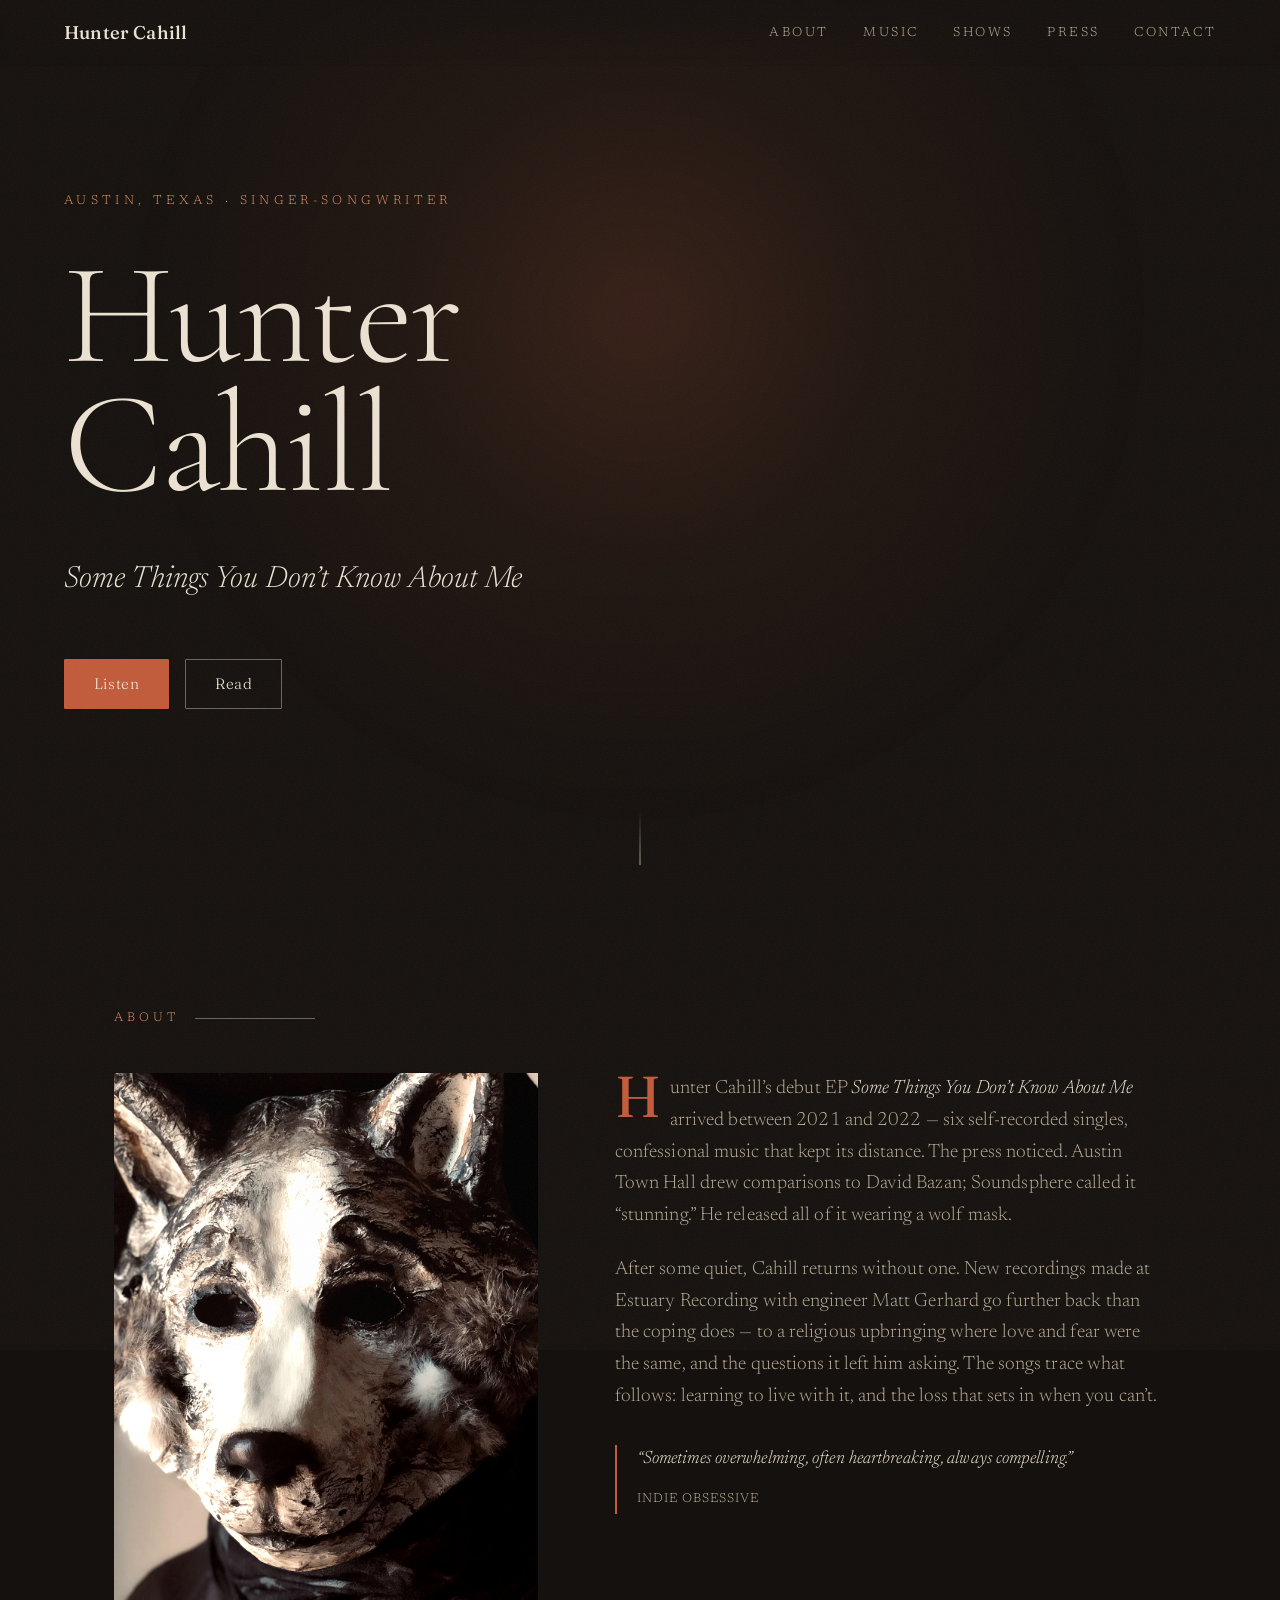
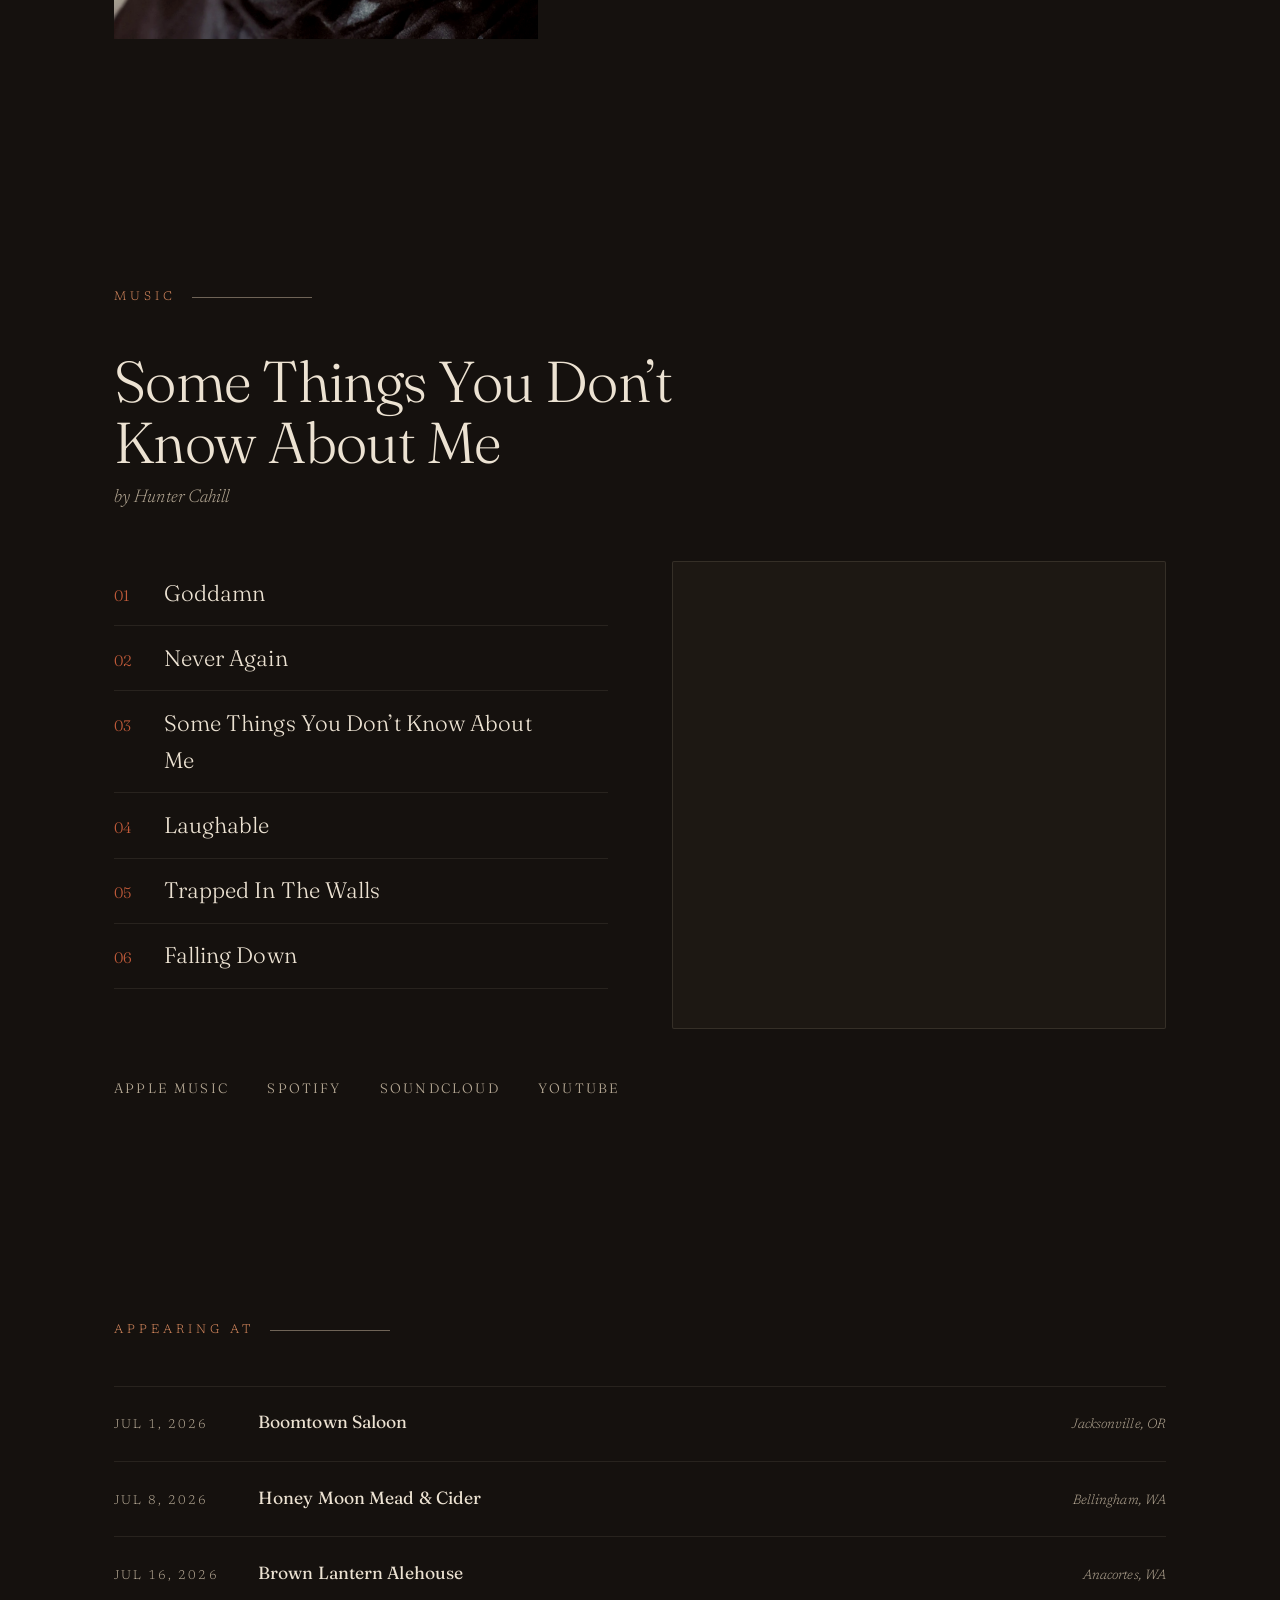
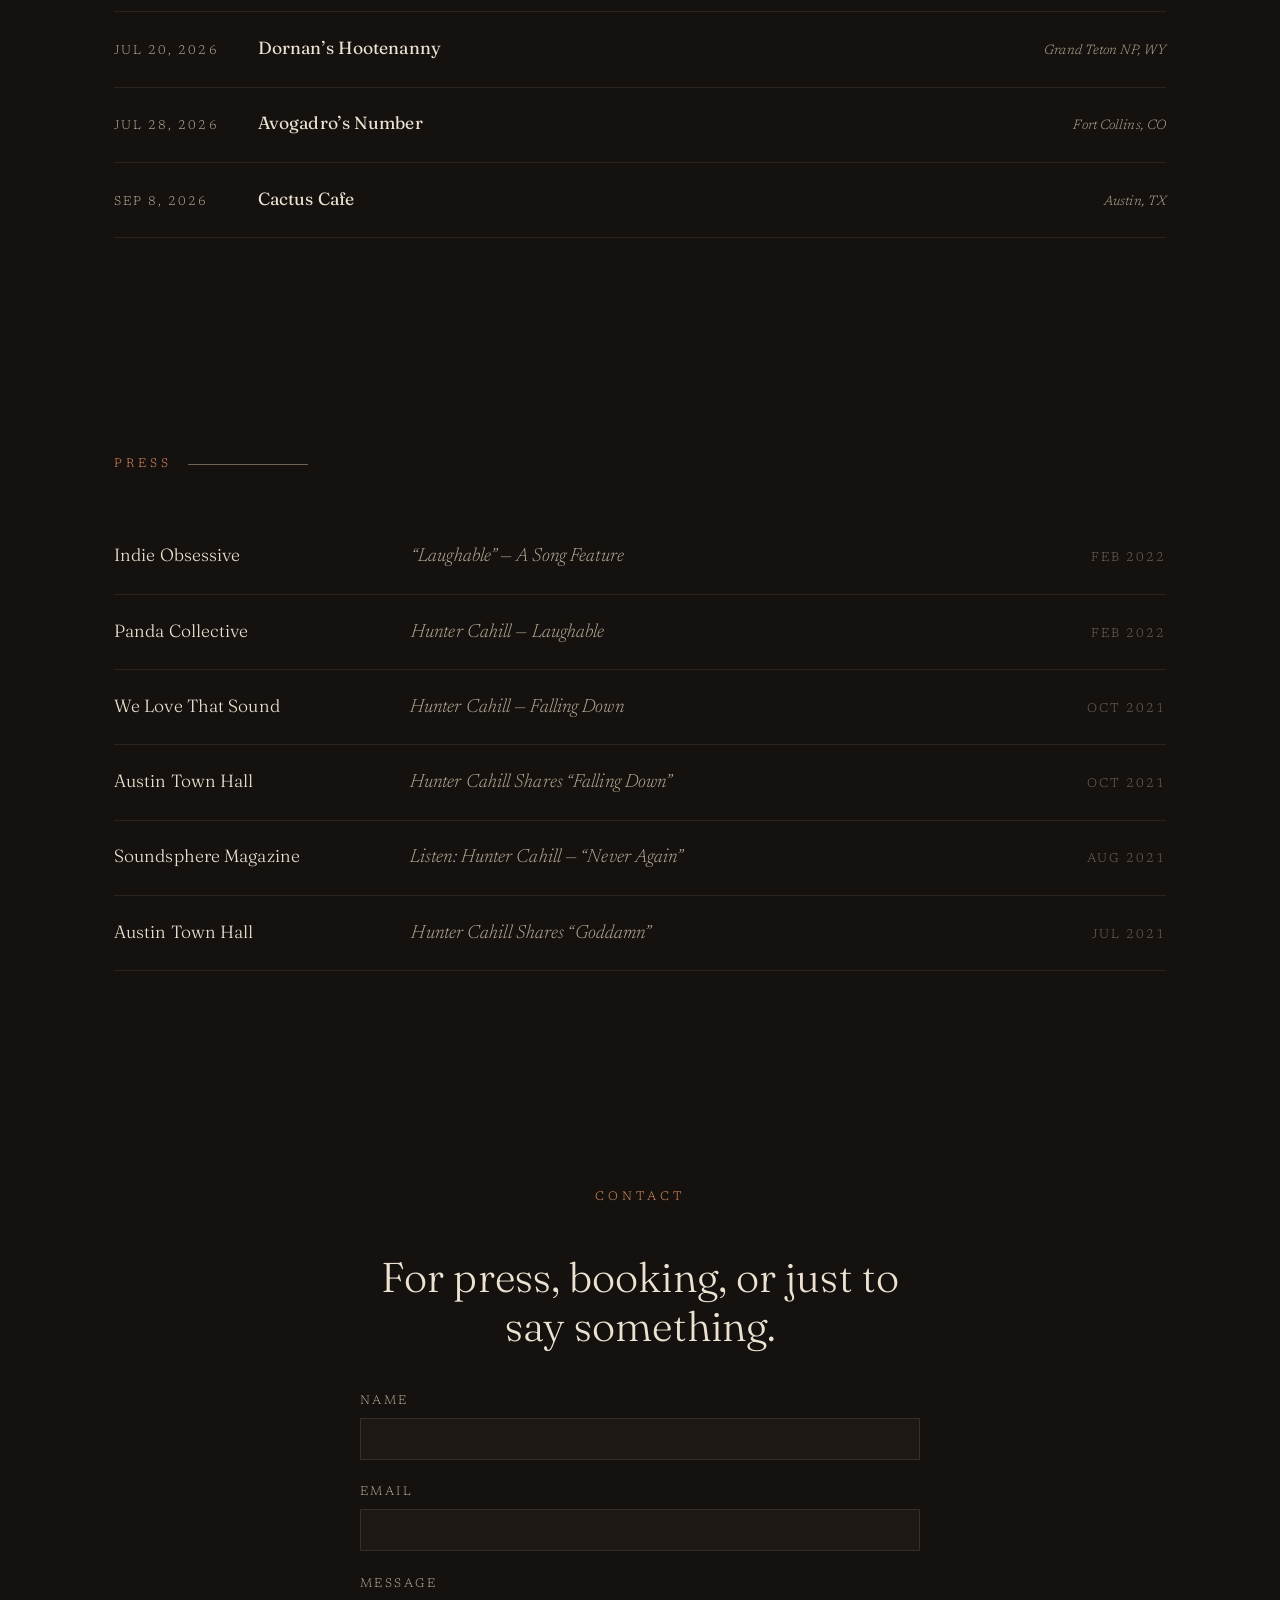
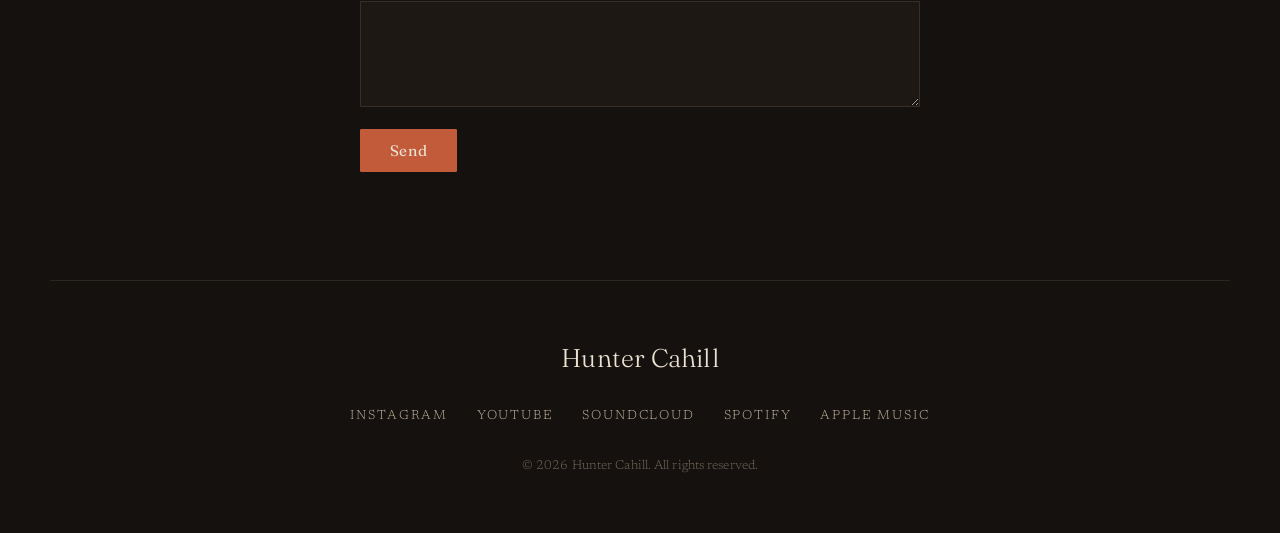
==== index.html @ b89640c7 "feat: add Falling Down music video page Standalone page at /music/falling-down/ with YouTube embed, " ====
<!DOCTYPE html>
<html lang="en">
<head>
  <meta charset="UTF-8" />
  <meta name="viewport" content="width=device-width, initial-scale=1.0" />
  <script>document.documentElement.className += " js";</script>
  <title>Hunter Cahill</title>
  <meta name="description" content="Austin, Texas singer-songwriter Hunter Cahill. The ache and honesty of life in its most raw state — comforting in its profound vulnerability." />

  <!-- Open Graph / social -->
  <meta property="og:type" content="website" />
  <meta property="og:site_name" content="Hunter Cahill" />
  <meta property="og:title" content="Hunter Cahill" />
  <meta property="og:description" content="Austin, Texas singer-songwriter. The ache and honesty of life in its most raw state." />
  <meta property="og:url" content="https://www.huntercahill.com" />
  <meta property="og:image" content="https://www.huntercahill.com/assets/img/og-image.jpg" />
  <meta name="twitter:card" content="summary_large_image" />
  <meta name="twitter:title" content="Hunter Cahill" />
  <meta name="twitter:image" content="https://www.huntercahill.com/assets/img/og-image.jpg" />

  <link rel="icon" type="image/svg+xml" href="/assets/favicon.svg" />
  <link rel="canonical" href="https://www.huntercahill.com" />

  <!-- Fonts: Fraunces (display) + Cormorant Garamond (hero) + Newsreader (body) -->
  <link rel="preconnect" href="https://fonts.googleapis.com" />
  <link rel="preconnect" href="https://fonts.gstatic.com" crossorigin />
  <link href="https://fonts.googleapis.com/css2?family=Cormorant+Garamond:wght@300;400&family=Fraunces:ital,opsz,wght@0,9..144,100..900;1,9..144,100..900&family=Newsreader:ital,opsz,wght@0,6..72,300..600;1,6..72,300..600&display=swap" rel="stylesheet" />

  <link rel="stylesheet" href="/css/styles.css" />
</head>
<body>
  <!-- Film grain overlay -->
  <div class="grain" aria-hidden="true"></div>

  <!-- Navigation -->
  <header class="nav" id="top">
    <a class="nav__brand" href="#top" aria-label="Hunter Cahill — home">Hunter Cahill</a>
    <button class="nav__toggle" aria-label="Toggle menu" aria-expanded="false">
      <span></span><span></span>
    </button>
    <nav class="nav__links" aria-label="Primary">
      <a href="#about">About</a>
      <a href="#music">Music</a>
      <a href="#shows">Shows</a>
      <a href="#press">Press</a>
      <a href="#contact">Contact</a>
    </nav>
  </header>

  <main>
    <!-- Hero -->
    <section class="hero" id="hero">
      <div class="hero__glow" aria-hidden="true"></div>
      <div class="hero__inner">
        <p class="hero__eyebrow reveal">Austin, Texas &middot; Singer-Songwriter</p>
        <h1 class="hero__title reveal" data-delay="1">Hunter<br />Cahill</h1>
        <p class="hero__tagline reveal" data-delay="2"><em>Some Things You Don&rsquo;t Know About Me</em></p>
        <div class="hero__actions reveal" data-delay="3">
          <a class="btn" href="#music">Listen</a>
          <a class="btn btn--ghost" href="#about">Read</a>
        </div>
      </div>
      <a class="hero__scroll" href="#about" aria-label="Scroll to about">
        <span></span>
      </a>
    </section>

    <!-- About -->
    <section class="section about" id="about">
      <p class="section__label">About</p>
      <div class="about__grid">
        <div class="about__lead">
          <img class="about__photo" src="/assets/img/Hunter-Cahill.jpg" alt="Hunter Cahill" />
        </div>
        <div class="about__body">
          <p><span class="dropcap">H</span>unter Cahill&rsquo;s debut EP <em>Some Things You Don&rsquo;t Know About Me</em> arrived between 2021 and 2022 &mdash; six self-recorded singles, confessional music that kept its distance. The press noticed. Austin Town Hall drew comparisons to David Bazan; Soundsphere called it &ldquo;stunning.&rdquo; He released all of it wearing a wolf mask.</p>
          <p>After some quiet, Cahill returns without one. New recordings made at Estuary Recording with engineer Matt Gerhard go further back than the coping does &mdash; to a religious upbringing where love and fear were the same, and the questions it left him asking. The songs trace what follows: learning to live with it, and the loss that sets in when you can&rsquo;t.</p>
          <blockquote>
            <p>&ldquo;Sometimes overwhelming, often heartbreaking, always compelling.&rdquo;</p>
            <cite>Indie Obsessive</cite>
          </blockquote>
        </div>
      </div>
    </section>

    <!-- Music -->
    <section class="section music" id="music">
      <p class="section__label">Music</p>

      <div class="music__head">
        <h2 class="music__album">Some Things You Don&rsquo;t Know About Me</h2>
        <p class="music__by">by Hunter Cahill</p>
      </div>

      <div class="music__grid">
        <!-- Tracklist — edit this list to update the record -->
        <ol class="tracklist" id="tracklist">
          <li data-track-index="0"><span class="track__num">01</span><span class="track__name">Goddamn</span><button class="track__lyrics-btn" aria-label="Lyrics for Goddamn">Lyrics</button></li>
          <li data-track-index="1"><span class="track__num">02</span><span class="track__name">Never Again</span><button class="track__lyrics-btn" aria-label="Lyrics for Never Again">Lyrics</button></li>
          <li data-track-index="2"><span class="track__num">03</span><span class="track__name">Some Things You Don&rsquo;t Know About Me</span><button class="track__lyrics-btn" aria-label="Lyrics for Some Things You Don't Know About Me">Lyrics</button></li>
          <li data-track-index="3"><span class="track__num">04</span><span class="track__name">Laughable</span><button class="track__lyrics-btn" aria-label="Lyrics for Laughable">Lyrics</button></li>
          <li data-track-index="4"><span class="track__num">05</span><span class="track__name">Trapped In The Walls</span><button class="track__lyrics-btn" aria-label="Lyrics for Trapped In The Walls">Lyrics</button></li>
          <li data-track-index="5"><span class="track__num">06</span><span class="track__name">Falling Down</span><button class="track__lyrics-btn" aria-label="Lyrics for Falling Down">Lyrics</button><a class="track__video-btn" href="/music/falling-down/">Video</a></li>
        </ol>

        <!-- Player -->
        <div class="player">
          <iframe
            id="sc-player"
            title="Hunter Cahill on SoundCloud"
            width="100%"
            height="450"
            scrolling="no"
            frameborder="no"
            allow="autoplay"
            src="https://w.soundcloud.com/player/?visual=true&url=https%3A%2F%2Fapi.soundcloud.com%2Fplaylists%2F1288093042&show_artwork=true&color=%23c25b3a"></iframe>
        </div>
      </div>

      <div class="streaming">
        <a class="streaming__link" href="https://music.apple.com/us/artist/hunter-cahill/1572225147" target="_blank" rel="noopener">Apple Music</a>
        <a class="streaming__link" href="https://open.spotify.com/artist/3ZRRh8ZLGeVQCQBd1S9OuK" target="_blank" rel="noopener">Spotify</a>
        <a class="streaming__link" href="https://soundcloud.com/huntercahill" target="_blank" rel="noopener">SoundCloud</a>
        <a class="streaming__link" href="https://www.youtube.com/channel/UCiPcSfXeqOwow5mSQeaxGfQ" target="_blank" rel="noopener">YouTube</a>
      </div>
    </section>

    <!-- Shows / On the Road -->
    <section class="section shows" id="shows">
      <p class="section__label">Appearing at</p>
      <ul class="shows__list">
        <li class="shows__item">
          <time class="shows__date" datetime="2026-07-01">Jul 1, 2026</time>
          <span class="shows__venue"><strong>Boomtown Saloon</strong></span>
          <span class="shows__location">Jacksonville, OR</span>
        </li>
        <li class="shows__item">
          <time class="shows__date" datetime="2026-07-08">Jul 8, 2026</time>
          <span class="shows__venue"><strong>Honey Moon Mead &amp; Cider</strong></span>
          <span class="shows__location">Bellingham, WA</span>
        </li>
        <li class="shows__item">
          <time class="shows__date" datetime="2026-07-16">Jul 16, 2026</time>
          <span class="shows__venue"><strong>Brown Lantern Alehouse</strong></span>
          <span class="shows__location">Anacortes, WA</span>
        </li>
        <li class="shows__item">
          <time class="shows__date" datetime="2026-07-20">Jul 20, 2026</time>
          <span class="shows__venue"><strong>Dornan&rsquo;s Hootenanny</strong></span>
          <span class="shows__location">Grand Teton NP, WY</span>
        </li>
        <li class="shows__item">
          <time class="shows__date" datetime="2026-07-28">Jul 28, 2026</time>
          <span class="shows__venue"><strong>Avogadro&rsquo;s Number</strong></span>
          <span class="shows__location">Fort Collins, CO</span>
        </li>
        <li class="shows__item">
          <time class="shows__date" datetime="2026-09-08">Sep 8, 2026</time>
          <span class="shows__venue"><strong>Cactus Cafe</strong></span>
          <span class="shows__location">Austin, TX</span>
        </li>
      </ul>
    </section>

    <!-- Press -->
    <section class="section press" id="press">
      <p class="section__label">Press</p>
      <ul class="press__list">
        <li class="press__item">
          <a href="/press/indie-obsessive-laughable-by-hunter-cahill-a-song-feature/">
            <span class="press__pub">Indie Obsessive</span>
            <span class="press__title">&ldquo;Laughable&rdquo; &mdash; A Song Feature</span>
            <span class="press__date">Feb 2022</span>
          </a>
        </li>
        <li class="press__item">
          <a href="/press/panda-collective-hunter-cahill-laughable/">
            <span class="press__pub">Panda Collective</span>
            <span class="press__title">Hunter Cahill &mdash; Laughable</span>
            <span class="press__date">Feb 2022</span>
          </a>
        </li>
        <li class="press__item">
          <a href="/press/we-love-that-sound-hunter-cahill-falling-down/">
            <span class="press__pub">We Love That Sound</span>
            <span class="press__title">Hunter Cahill &mdash; Falling Down</span>
            <span class="press__date">Oct 2021</span>
          </a>
        </li>
        <li class="press__item">
          <a href="/press/austin-town-hall-hunter-cahill-shares-falling-down/">
            <span class="press__pub">Austin Town Hall</span>
            <span class="press__title">Hunter Cahill Shares &ldquo;Falling Down&rdquo;</span>
            <span class="press__date">Oct 2021</span>
          </a>
        </li>
        <li class="press__item">
          <a href="/press/soundsphere-magazine-listen-hunter-cahill-never-again/">
            <span class="press__pub">Soundsphere Magazine</span>
            <span class="press__title">Listen: Hunter Cahill &mdash; &ldquo;Never Again&rdquo;</span>
            <span class="press__date">Aug 2021</span>
          </a>
        </li>
        <li class="press__item">
          <a href="/press/austin-town-hall-hunter-cahill-shares-goddamn-single/">
            <span class="press__pub">Austin Town Hall</span>
            <span class="press__title">Hunter Cahill Shares &ldquo;Goddamn&rdquo;</span>
            <span class="press__date">Jul 2021</span>
          </a>
        </li>
      </ul>
    </section>

    <!-- Contact -->
    <section class="section contact" id="contact">
      <p class="section__label">Contact</p>
      <h2 class="contact__line">For press, booking, or just to say something.</h2>
      <form class="contact__form" action="https://formspree.io/f/mpqepdoa" method="POST">
        <div class="contact__field">
          <label for="name">Name</label>
          <input type="text" id="name" name="name" required autocomplete="name" />
        </div>
        <div class="contact__field">
          <label for="email">Email</label>
          <input type="email" id="email" name="email" required autocomplete="email" />
        </div>
        <div class="contact__field">
          <label for="message">Message</label>
          <textarea id="message" name="message" rows="5" required></textarea>
        </div>
        <button class="btn" type="submit">Send</button>
      </form>
    </section>
  </main>

  <footer class="footer">
    <p class="footer__name">Hunter Cahill</p>
    <nav class="footer__social" aria-label="Social">
      <a href="https://www.instagram.com/huntercahillmusic/" target="_blank" rel="noopener">Instagram</a>
      <a href="https://www.youtube.com/channel/UCiPcSfXeqOwow5mSQeaxGfQ" target="_blank" rel="noopener">YouTube</a>
      <a href="https://soundcloud.com/huntercahill" target="_blank" rel="noopener">SoundCloud</a>
      <a href="https://open.spotify.com/artist/3ZRRh8ZLGeVQCQBd1S9OuK" target="_blank" rel="noopener">Spotify</a>
      <a href="https://music.apple.com/us/artist/hunter-cahill/1572225147" target="_blank" rel="noopener">Apple Music</a>
    </nav>
    <p class="footer__legal">&copy; <span id="year"></span> Hunter Cahill. All rights reserved.</p>
  </footer>

  <!-- Lyrics modal -->
  <div class="lyrics-modal" id="lyrics-modal" role="dialog" aria-modal="true" aria-labelledby="lyrics-modal-title">
    <div class="lyrics-modal__backdrop"></div>
    <div class="lyrics-modal__panel">
      <button class="lyrics-modal__close" aria-label="Close lyrics">&times;</button>
      <span class="lyrics-modal__num" id="lyrics-modal-num"></span>
      <h2 class="lyrics-modal__title" id="lyrics-modal-title"></h2>
      <div class="lyrics-modal__body" id="lyrics-modal-body"></div>
    </div>
  </div>

  <script src="https://w.soundcloud.com/player/api.js"></script>
  <script src="/js/main.js" defer></script>
</body>
</html>
---- css/styles.css ----
/* ============================================================
   Hunter Cahill — styles
   Aesthetic: literary record sleeve. Warm ink, bone, ember.
   Display: Fraunces. Body: Newsreader.
   ============================================================ */

:root {
  --ink:        #15110e;   /* warm near-black background */
  --ink-2:      #1d1813;   /* raised panels */
  --bone:       #ece2d2;   /* primary text */
  --bone-dim:   #b6a995;   /* secondary text */
  --bone-faint: #6f6457;   /* tertiary / lines */
  --ember:      #c25b3a;   /* accent — the gasoline flame */
  --ember-soft: #d98a5f;

  --maxw: 1180px;
  --pad: clamp(1.5rem, 5vw, 5rem);

  --font-display: "Fraunces", Georgia, serif;
  --font-body: "Newsreader", Georgia, serif;

  --ease: cubic-bezier(0.22, 1, 0.36, 1);
}

*, *::before, *::after { box-sizing: border-box; margin: 0; padding: 0; }

html { scroll-behavior: smooth; -webkit-text-size-adjust: 100%; }

body {
  background: var(--ink);
  color: var(--bone);
  font-family: var(--font-body);
  font-size: clamp(1.05rem, 0.5vw + 1rem, 1.2rem);
  line-height: 1.65;
  font-weight: 300;
  letter-spacing: 0.005em;
  overflow-x: hidden;
  -webkit-font-smoothing: antialiased;
}

::selection { background: var(--ember); color: var(--ink); }

a { color: inherit; text-decoration: none; }
img, iframe { display: block; max-width: 100%; }

/* ---- Film grain overlay ------------------------------------ */
.grain {
  position: fixed;
  inset: -50%;
  z-index: 9999;
  pointer-events: none;
  opacity: 0.05;
  background-image: url("data:image/svg+xml,%3Csvg xmlns='http://www.w3.org/2000/svg' width='160' height='160'%3E%3Cfilter id='n'%3E%3CfeTurbulence type='fractalNoise' baseFrequency='0.85' numOctaves='3' stitchTiles='stitch'/%3E%3C/filter%3E%3Crect width='100%25' height='100%25' filter='url(%23n)'/%3E%3C/svg%3E");
}

/* ---- Navigation -------------------------------------------- */
.nav {
  position: fixed;
  top: 0; left: 0; right: 0;
  z-index: 100;
  display: flex;
  align-items: center;
  justify-content: space-between;
  padding: 1.1rem var(--pad);
  background: linear-gradient(to bottom, rgba(21,17,14,0.92), rgba(21,17,14,0));
  backdrop-filter: blur(6px);
  transition: padding 0.4s var(--ease), background 0.4s var(--ease);
}
.nav.is-scrolled {
  padding-top: 0.7rem; padding-bottom: 0.7rem;
  background: rgba(21,17,14,0.94);
  border-bottom: 1px solid rgba(111,100,87,0.25);
}
.nav__brand {
  font-family: var(--font-display);
  font-weight: 500;
  font-size: 1.15rem;
  letter-spacing: 0.01em;
}
.nav__links { display: flex; gap: 2.2rem; }
.nav__links a {
  font-size: 0.82rem;
  text-transform: uppercase;
  letter-spacing: 0.18em;
  color: var(--bone-dim);
  position: relative;
  padding: 0.3rem 0;
  transition: color 0.3s var(--ease);
}
.nav__links a::after {
  content: ""; position: absolute; left: 0; bottom: 0;
  width: 100%; height: 1px; background: var(--ember);
  transform: scaleX(0); transform-origin: left;
  transition: transform 0.35s var(--ease);
}
.nav__links a:hover { color: var(--bone); }
.nav__links a:hover::after { transform: scaleX(1); }

.nav__toggle {
  display: none;
  flex-direction: column;
  gap: 5px;
  background: none; border: none; cursor: pointer;
  padding: 6px;
}
.nav__toggle span {
  width: 26px; height: 1.5px; background: var(--bone);
  transition: transform 0.35s var(--ease), opacity 0.35s var(--ease);
}

/* ---- Hero -------------------------------------------------- */
.hero {
  position: relative;
  min-height: 100svh;
  display: flex;
  align-items: center;
  padding: 0 var(--pad);
  overflow: hidden;
}
.hero__glow {
  position: absolute;
  top: 35%; left: 50%;
  width: 90vw; height: 90vw;
  max-width: 1100px; max-height: 1100px;
  transform: translate(-50%, -50%);
  background: radial-gradient(circle, rgba(194,91,58,0.20) 0%, rgba(194,91,58,0.06) 32%, transparent 65%);
  filter: blur(20px);
  pointer-events: none;
  animation: breathe 11s ease-in-out infinite;
}
@keyframes breathe {
  0%, 100% { opacity: 0.75; transform: translate(-50%, -50%) scale(1); }
  50%      { opacity: 1;    transform: translate(-50%, -50%) scale(1.06); }
}
.hero__inner { position: relative; z-index: 2; max-width: var(--maxw); width: 100%; }
.hero__eyebrow {
  font-size: 0.8rem;
  text-transform: uppercase;
  letter-spacing: 0.34em;
  color: var(--ember-soft);
  margin-bottom: 2.4rem;
}
.hero__title {
  font-family: "Cormorant Garamond", Georgia, serif;
  font-weight: 300;
  font-size: clamp(3rem, 12vw, 9rem);
  line-height: 0.9;
  letter-spacing: -0.02em;
  font-variation-settings: "opsz" 144;
}
.hero__tagline {
  margin-top: 2.8rem;
  font-size: clamp(1.2rem, 2.6vw, 1.9rem);
  color: var(--bone-dim);
  font-weight: 300;
}
.hero__tagline em { font-style: italic; color: var(--bone); }
.hero__actions { margin-top: 3.4rem; display: flex; gap: 1rem; flex-wrap: wrap; }

.hero__scroll {
  position: absolute;
  bottom: 2.2rem; left: 50%;
  transform: translateX(-50%);
  z-index: 2;
}
.hero__scroll span {
  display: block; width: 1px; height: 54px;
  background: linear-gradient(to bottom, transparent, var(--bone-dim));
  position: relative; overflow: hidden;
}
.hero__scroll span::after {
  content: ""; position: absolute; top: -54px; left: 0;
  width: 1px; height: 54px; background: var(--ember);
  animation: drip 2.4s var(--ease) infinite;
}
@keyframes drip {
  0% { top: -54px; } 60%, 100% { top: 54px; }
}

/* ---- Buttons ----------------------------------------------- */
.btn {
  display: inline-block;
  font-family: var(--font-display);
  font-size: 0.95rem;
  letter-spacing: 0.04em;
  padding: 0.7rem 1.8rem;
  border: 1px solid var(--ember);
  color: var(--bone);
  background: var(--ember);
  border-radius: 1px;
  transition: background 0.3s var(--ease), color 0.3s var(--ease), transform 0.3s var(--ease);
}
.btn:hover { background: var(--ember-soft); border-color: var(--ember-soft); transform: translateY(-2px); }
.btn--ghost { background: transparent; color: var(--bone); border-color: var(--bone-faint); }
.btn--ghost:hover { background: transparent; border-color: var(--bone); color: var(--bone); }
.btn--big { font-size: clamp(1.3rem, 4vw, 2.2rem); padding: 0.9rem 2rem; }

/* ---- Sections ---------------------------------------------- */
.section {
  position: relative;
  max-width: var(--maxw);
  margin: 0 auto;
  padding: clamp(5rem, 12vh, 9rem) var(--pad);
}
.section__label {
  font-size: 0.78rem;
  text-transform: uppercase;
  letter-spacing: 0.32em;
  color: var(--ember-soft);
  margin-bottom: 2.8rem;
  display: flex;
  align-items: center;
  gap: 1rem;
}
.section__label::after {
  content: ""; flex: 1; height: 1px; max-width: 120px;
  background: var(--bone-faint);
}

/* ---- About ------------------------------------------------- */
.about__photo {
  width: 100%;
  aspect-ratio: 3 / 4;
  object-fit: cover;
  object-position: center top;
  margin-bottom: 2rem;
  filter: sepia(0.18) contrast(1.06);
}

.about__grid {
  display: grid;
  grid-template-columns: 1fr 1.3fr;
  gap: clamp(2rem, 6vw, 6rem);
  align-items: start;
}
.lede {
  font-family: var(--font-display);
  font-size: clamp(1.5rem, 2.8vw, 2.3rem);
  line-height: 1.25;
  font-weight: 300;
  color: var(--bone);
}
.about__body p { margin-bottom: 1.4rem; color: var(--bone-dim); }
.about__body em { color: var(--bone); font-style: italic; }
.about__body blockquote {
  margin: 2rem 0 0;
  padding-left: 1.25rem;
  border-left: 2px solid var(--ember);
}
.about__body blockquote p {
  font-family: var(--font-body);
  font-style: italic;
  font-size: clamp(1rem, 1.4vw, 1.2rem);
  color: var(--bone);
  margin-bottom: 0.5rem;
}
.about__body blockquote cite {
  font-size: 0.8rem;
  letter-spacing: 0.08em;
  text-transform: uppercase;
  color: var(--bone-dim);
  font-style: normal;
}
.dropcap {
  float: left;
  font-family: var(--font-display);
  font-size: 3.6rem;
  line-height: 0.78;
  padding: 0.1rem 0.55rem 0 0;
  color: var(--ember);
  font-weight: 400;
}

/* ---- Music ------------------------------------------------- */
.music__head { margin-bottom: 3rem; }
.music__album {
  font-family: var(--font-display);
  font-weight: 300;
  font-size: clamp(2rem, 5vw, 3.6rem);
  line-height: 1.05;
  letter-spacing: -0.01em;
  max-width: 16ch;
}
.music__by {
  margin-top: 0.6rem;
  font-style: italic;
  color: var(--bone-dim);
  font-size: 1.15rem;
}
.music__grid {
  display: grid;
  grid-template-columns: 1fr 1fr;
  gap: clamp(2rem, 5vw, 4rem);
  align-items: start;
}
.tracklist { list-style: none; counter-reset: none; }
.tracklist li {
  display: flex;
  align-items: baseline;
  gap: 1.3rem;
  padding: 0.85rem 0;
  border-bottom: 1px solid rgba(111,100,87,0.22);
  transition: padding-left 0.35s var(--ease);
}
.tracklist li { cursor: pointer; }
.tracklist li:hover { padding-left: 0.6rem; }
.tracklist li.is-playing .track__num { color: var(--bone); }
.tracklist li.is-playing .track__name { color: var(--ember); }
.track__num {
  font-family: var(--font-display);
  font-size: 0.95rem;
  color: var(--ember);
  min-width: 1.8rem;
  font-variant-numeric: tabular-nums;
}
.track__name {
  font-family: var(--font-display);
  font-size: clamp(1.1rem, 2vw, 1.4rem);
  font-weight: 300;
}
.player {
  background: var(--ink-2);
  border: 1px solid rgba(111,100,87,0.3);
  border-radius: 2px;
  overflow: hidden;
  padding: 0.5rem;
}
.player iframe { border-radius: 2px; }

.streaming {
  margin-top: 3rem;
  display: flex;
  gap: 2.4rem;
  flex-wrap: wrap;
}
.streaming__link {
  font-family: var(--font-display);
  text-transform: uppercase;
  letter-spacing: 0.16em;
  font-size: 0.85rem;
  color: var(--bone-dim);
  position: relative;
  padding-bottom: 0.3rem;
  transition: color 0.3s var(--ease);
}
.streaming__link::after {
  content: ""; position: absolute; left: 0; bottom: 0;
  width: 100%; height: 1px; background: var(--ember);
  transform: scaleX(0); transform-origin: left;
  transition: transform 0.35s var(--ease);
}
.streaming__link:hover { color: var(--bone); }
.streaming__link:hover::after { transform: scaleX(1); }

/* ---- Press ------------------------------------------------- */
.press__list { list-style: none; }
.press__item a {
  display: grid;
  grid-template-columns: minmax(140px, 1fr) 2.4fr auto;
  gap: 1.5rem;
  align-items: baseline;
  padding: 1.3rem 0;
  border-bottom: 1px solid rgba(111,100,87,0.22);
  transition: background 0.3s var(--ease);
}
.press__item a:hover { background: linear-gradient(to right, rgba(194,91,58,0.06), transparent); }
.press__pub {
  font-family: var(--font-display);
  font-size: 1.1rem;
  color: var(--bone);
}
.press__title { color: var(--bone-dim); font-style: italic; }
.press__date {
  font-size: 0.8rem;
  text-transform: uppercase;
  letter-spacing: 0.16em;
  color: var(--bone-faint);
  white-space: nowrap;
}

/* ---- Shows / On the Road ----------------------------------- */
.shows__list { list-style: none; }
.shows__item {
  display: grid;
  grid-template-columns: 7.5rem 1fr auto;
  gap: 1.5rem;
  align-items: baseline;
  padding: 1.3rem 0;
  border-bottom: 1px solid rgba(111,100,87,0.22);
}
.shows__item:first-child { border-top: 1px solid rgba(111,100,87,0.22); }
.shows__date {
  font-size: 0.8rem;
  text-transform: uppercase;
  letter-spacing: 0.16em;
  color: var(--bone-dim);
  white-space: nowrap;
}
.shows__venue { color: var(--bone); }
.shows__venue strong {
  font-family: var(--font-display);
  font-size: 1.1rem;
  font-weight: 400;
  color: var(--bone);
}
.shows__location {
  font-size: 0.85rem;
  font-style: italic;
  color: var(--bone-dim);
  white-space: nowrap;
}
@media (max-width: 820px) {
  .shows__item { grid-template-columns: 1fr; gap: 0.25rem; }
  .shows__date { order: -1; }
}

/* ---- Contact ----------------------------------------------- */
.contact { text-align: center; }
.contact .section__label { justify-content: center; }
.contact .section__label::after { display: none; }
.contact__line {
  font-family: var(--font-display);
  font-weight: 300;
  font-size: clamp(1.6rem, 4vw, 2.6rem);
  line-height: 1.2;
  max-width: 20ch;
  margin: 0 auto 2.4rem;
}
.contact__form {
  max-width: 560px;
  margin: 0 auto;
  text-align: left;
  display: flex;
  flex-direction: column;
  gap: 1.4rem;
}
.contact__field {
  display: flex;
  flex-direction: column;
  gap: 0.4rem;
}
.contact__field label {
  font-size: 0.78rem;
  text-transform: uppercase;
  letter-spacing: 0.2em;
  color: var(--bone-dim);
}
.contact__field input,
.contact__field textarea {
  background: var(--ink-2);
  border: 1px solid rgba(111,100,87,0.3);
  border-radius: 1px;
  color: var(--bone);
  font-family: var(--font-body);
  font-size: 1rem;
  padding: 0.75rem 1rem;
  width: 100%;
  transition: border-color 0.3s var(--ease);
  resize: vertical;
}
.contact__field input:focus,
.contact__field textarea:focus {
  outline: none;
  border-color: var(--ember);
}
.contact__form .btn { align-self: flex-start; }
.contact__thanks {
  font-family: var(--font-display);
  font-size: clamp(1.4rem, 3vw, 2rem);
  color: var(--bone-dim);
  font-style: italic;
  text-align: center;
}

/* ---- Footer ------------------------------------------------ */
.footer {
  border-top: 1px solid rgba(111,100,87,0.25);
  padding: 3.5rem var(--pad);
  max-width: var(--maxw);
  margin: 0 auto;
  text-align: center;
}
.footer__name {
  font-family: var(--font-display);
  font-size: 1.6rem;
  margin-bottom: 1.6rem;
}
.footer__social {
  display: flex;
  justify-content: center;
  gap: 1.8rem;
  flex-wrap: wrap;
  margin-bottom: 1.8rem;
}
.footer__social a {
  font-size: 0.82rem;
  text-transform: uppercase;
  letter-spacing: 0.14em;
  color: var(--bone-dim);
  transition: color 0.3s var(--ease);
}
.footer__social a:hover { color: var(--ember); }
.footer__legal { font-size: 0.8rem; color: var(--bone-faint); }

/* ---- Reveal animations ------------------------------------- */
.reveal {
  opacity: 0;
  transform: translateY(24px);
  animation: rise 1s var(--ease) forwards;
}
.reveal[data-delay="1"] { animation-delay: 0.12s; }
.reveal[data-delay="2"] { animation-delay: 0.24s; }
.reveal[data-delay="3"] { animation-delay: 0.36s; }
@keyframes rise { to { opacity: 1; transform: translateY(0); } }

/* Fail-safe scroll reveal: hidden ONLY when JS is present, and a safety
   timer in main.js guarantees everything shows even if the observer never
   fires. No-JS users always see full content. */
.js .reveal-up {
  opacity: 0;
  transform: translateY(22px);
  transition: opacity 0.85s var(--ease), transform 0.85s var(--ease);
}
.reveal-up.is-shown { opacity: 1; transform: none; }

/* ---- Responsive -------------------------------------------- */
@media (max-width: 820px) {
  .nav__toggle { display: flex; }
  .nav__links {
    position: fixed;
    inset: 0 0 0 auto;
    width: min(78vw, 320px);
    flex-direction: column;
    justify-content: center;
    gap: 2rem;
    padding: var(--pad);
    background: var(--ink-2);
    border-left: 1px solid rgba(111,100,87,0.3);
    transform: translateX(100%);
    transition: transform 0.45s var(--ease);
  }
  .nav__links.is-open { transform: translateX(0); }
  .nav__links a { font-size: 1rem; }

  .about__grid { grid-template-columns: 1fr; }
  .music__grid { grid-template-columns: 1fr; }
  .press__item a {
    grid-template-columns: 1fr;
    gap: 0.3rem;
  }
  .press__date { order: -1; }
}

/* ---- Tracklist lyrics button -------------------------------- */
.track__lyrics-btn {
  margin-left: auto;
  background: none;
  border: none;
  cursor: pointer;
  font-family: var(--font-display);
  font-size: 0.72rem;
  text-transform: uppercase;
  letter-spacing: 0.18em;
  color: var(--ember-soft);
  padding: 0.15rem 0;
  opacity: 0;
  pointer-events: none;
  position: relative;
  transition: opacity 0.25s var(--ease), color 0.25s var(--ease);
}
.track__lyrics-btn::after {
  content: ""; position: absolute; left: 0; bottom: 0;
  width: 100%; height: 1px; background: var(--ember);
  transform: scaleX(0); transform-origin: left;
  transition: transform 0.3s var(--ease);
}
.tracklist li:hover .track__lyrics-btn,
.track:hover .track__lyrics-btn {
  opacity: 1;
  pointer-events: auto;
}
.track__lyrics-btn:hover { color: var(--bone); }
.track__lyrics-btn:hover::after { transform: scaleX(1); }

.track__video-btn {
  margin-left: 0.8rem;
  font-family: var(--font-display);
  font-size: 0.72rem;
  text-transform: uppercase;
  letter-spacing: 0.18em;
  color: var(--ember-soft);
  padding: 0.15rem 0;
  opacity: 0;
  pointer-events: none;
  position: relative;
  transition: opacity 0.25s var(--ease), color 0.25s var(--ease);
}
.track__video-btn::after {
  content: ""; position: absolute; left: 0; bottom: 0;
  width: 100%; height: 1px; background: var(--ember);
  transform: scaleX(0); transform-origin: left;
  transition: transform 0.3s var(--ease);
}
.tracklist li:hover .track__video-btn { opacity: 1; pointer-events: auto; }
.track__video-btn:hover { color: var(--bone); }
.track__video-btn:hover::after { transform: scaleX(1); }

/* ---- Lyrics modal ------------------------------------------ */
.lyrics-modal {
  position: fixed;
  inset: 0;
  z-index: 150;
  display: flex;
  align-items: center;
  justify-content: center;
  padding: var(--pad);
  visibility: hidden;
  opacity: 0;
  transition: opacity 0.3s var(--ease), visibility 0.3s var(--ease);
}
.lyrics-modal.is-open {
  visibility: visible;
  opacity: 1;
}
.lyrics-modal__backdrop {
  position: absolute;
  inset: 0;
  background: rgba(21,17,14,0.86);
  backdrop-filter: blur(8px);
}
.lyrics-modal__panel {
  position: relative;
  z-index: 1;
  background: var(--ink-2);
  border: 1px solid rgba(111,100,87,0.35);
  border-radius: 2px;
  width: 100%;
  max-width: 560px;
  max-height: 82vh;
  overflow-y: auto;
  padding: 2.8rem 3rem 3.2rem;
  transform: translateY(14px);
  transition: transform 0.38s var(--ease);
}
.lyrics-modal.is-open .lyrics-modal__panel { transform: translateY(0); }
.lyrics-modal__close {
  position: absolute;
  top: 1.1rem; right: 1.3rem;
  background: none; border: none; cursor: pointer;
  font-size: 1.6rem;
  line-height: 1;
  color: var(--bone-dim);
  transition: color 0.25s var(--ease);
}
.lyrics-modal__close:hover { color: var(--bone); }
.lyrics-modal__num {
  display: block;
  font-family: var(--font-display);
  font-size: 0.8rem;
  color: var(--ember);
  letter-spacing: 0.1em;
  margin-bottom: 0.4rem;
}
.lyrics-modal__title {
  font-family: var(--font-display);
  font-weight: 300;
  font-size: clamp(1.6rem, 4vw, 2.2rem);
  line-height: 1.1;
  margin-bottom: 2rem;
  padding-bottom: 1.2rem;
  border-bottom: 1px solid rgba(111,100,87,0.22);
}
.lyrics-modal__body {
  font-family: var(--font-body);
  font-style: italic;
  font-weight: 300;
  font-size: 1rem;
  line-height: 1.9;
  color: var(--bone-dim);
}
.lyrics-modal__body p { margin-bottom: 1.4rem; }
.lyrics-modal__body p:last-child { margin-bottom: 0; }

/* ---- Reduced motion ---------------------------------------- */
@media (prefers-reduced-motion: reduce) {
  *, *::before, *::after {
    animation-duration: 0.001ms !important;
    animation-iteration-count: 1 !important;
    transition-duration: 0.001ms !important;
    scroll-behavior: auto !important;
  }
  .reveal { opacity: 1; transform: none; }
}
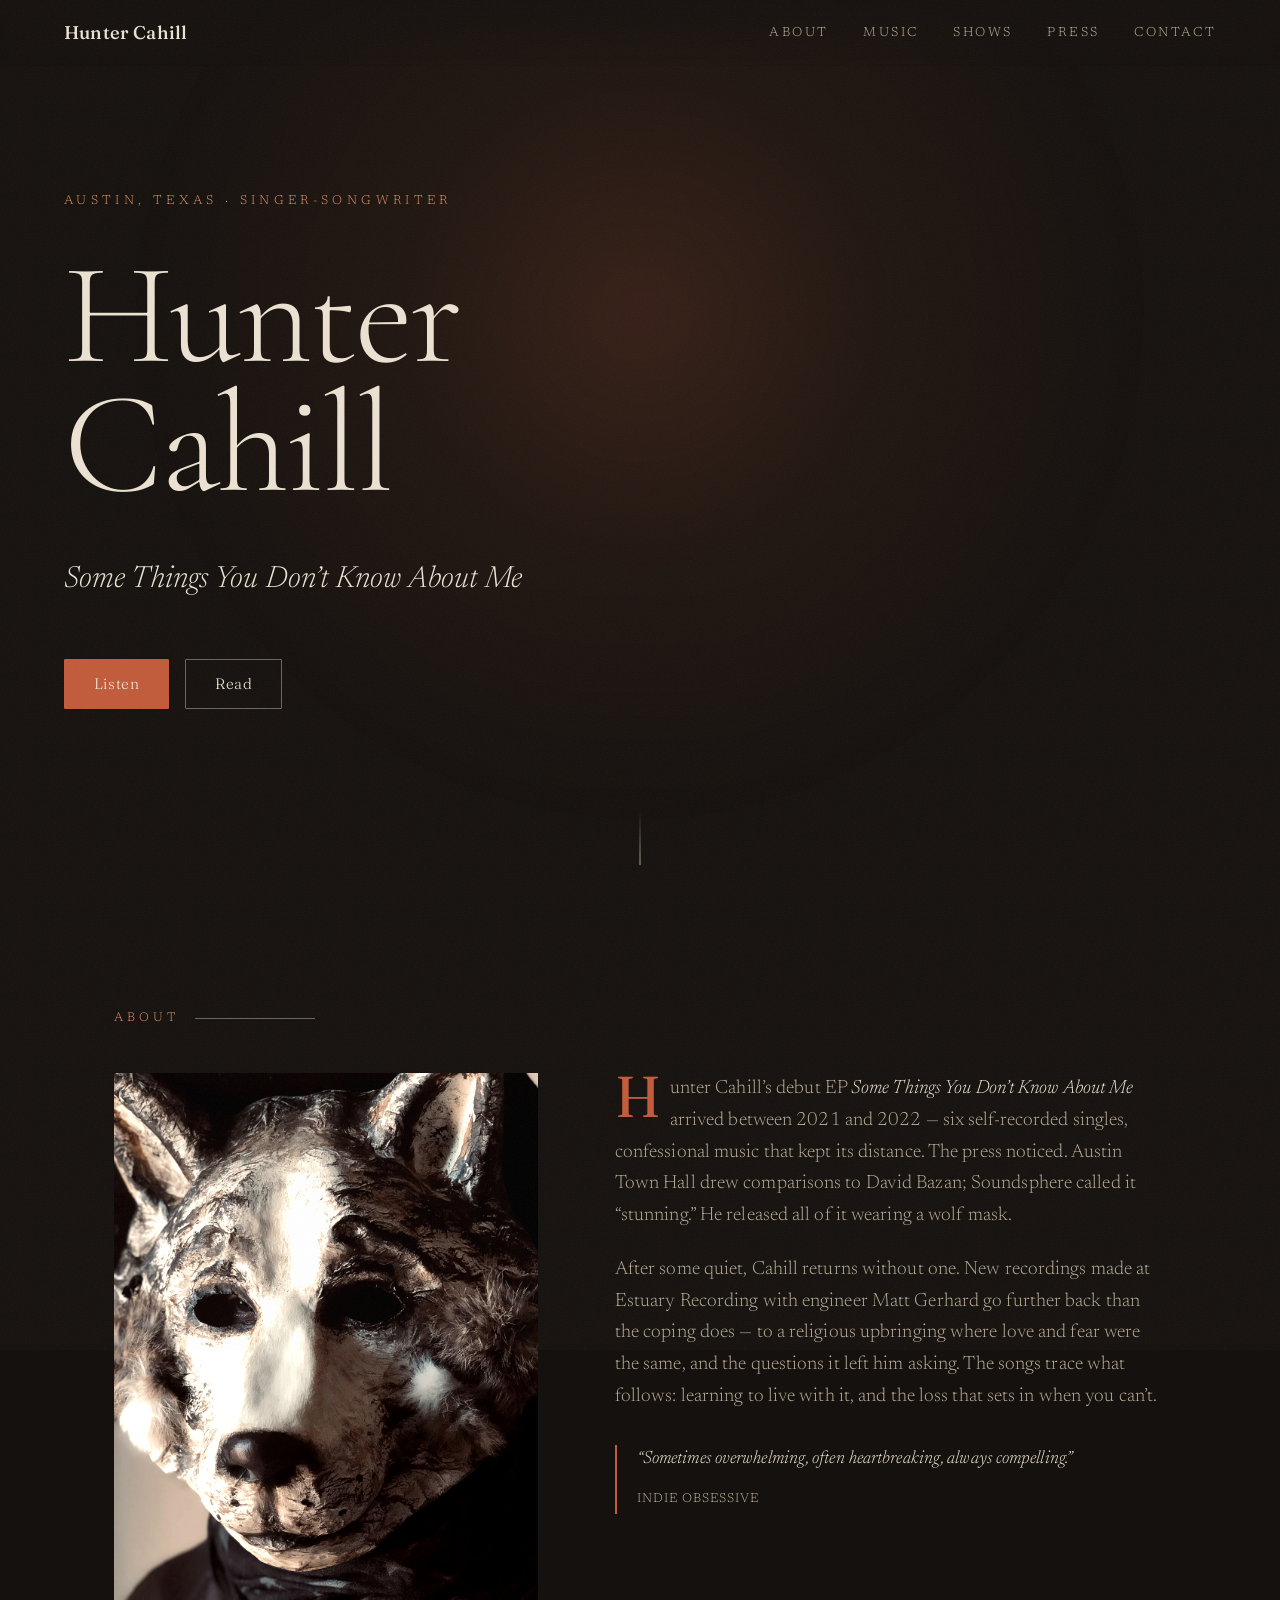
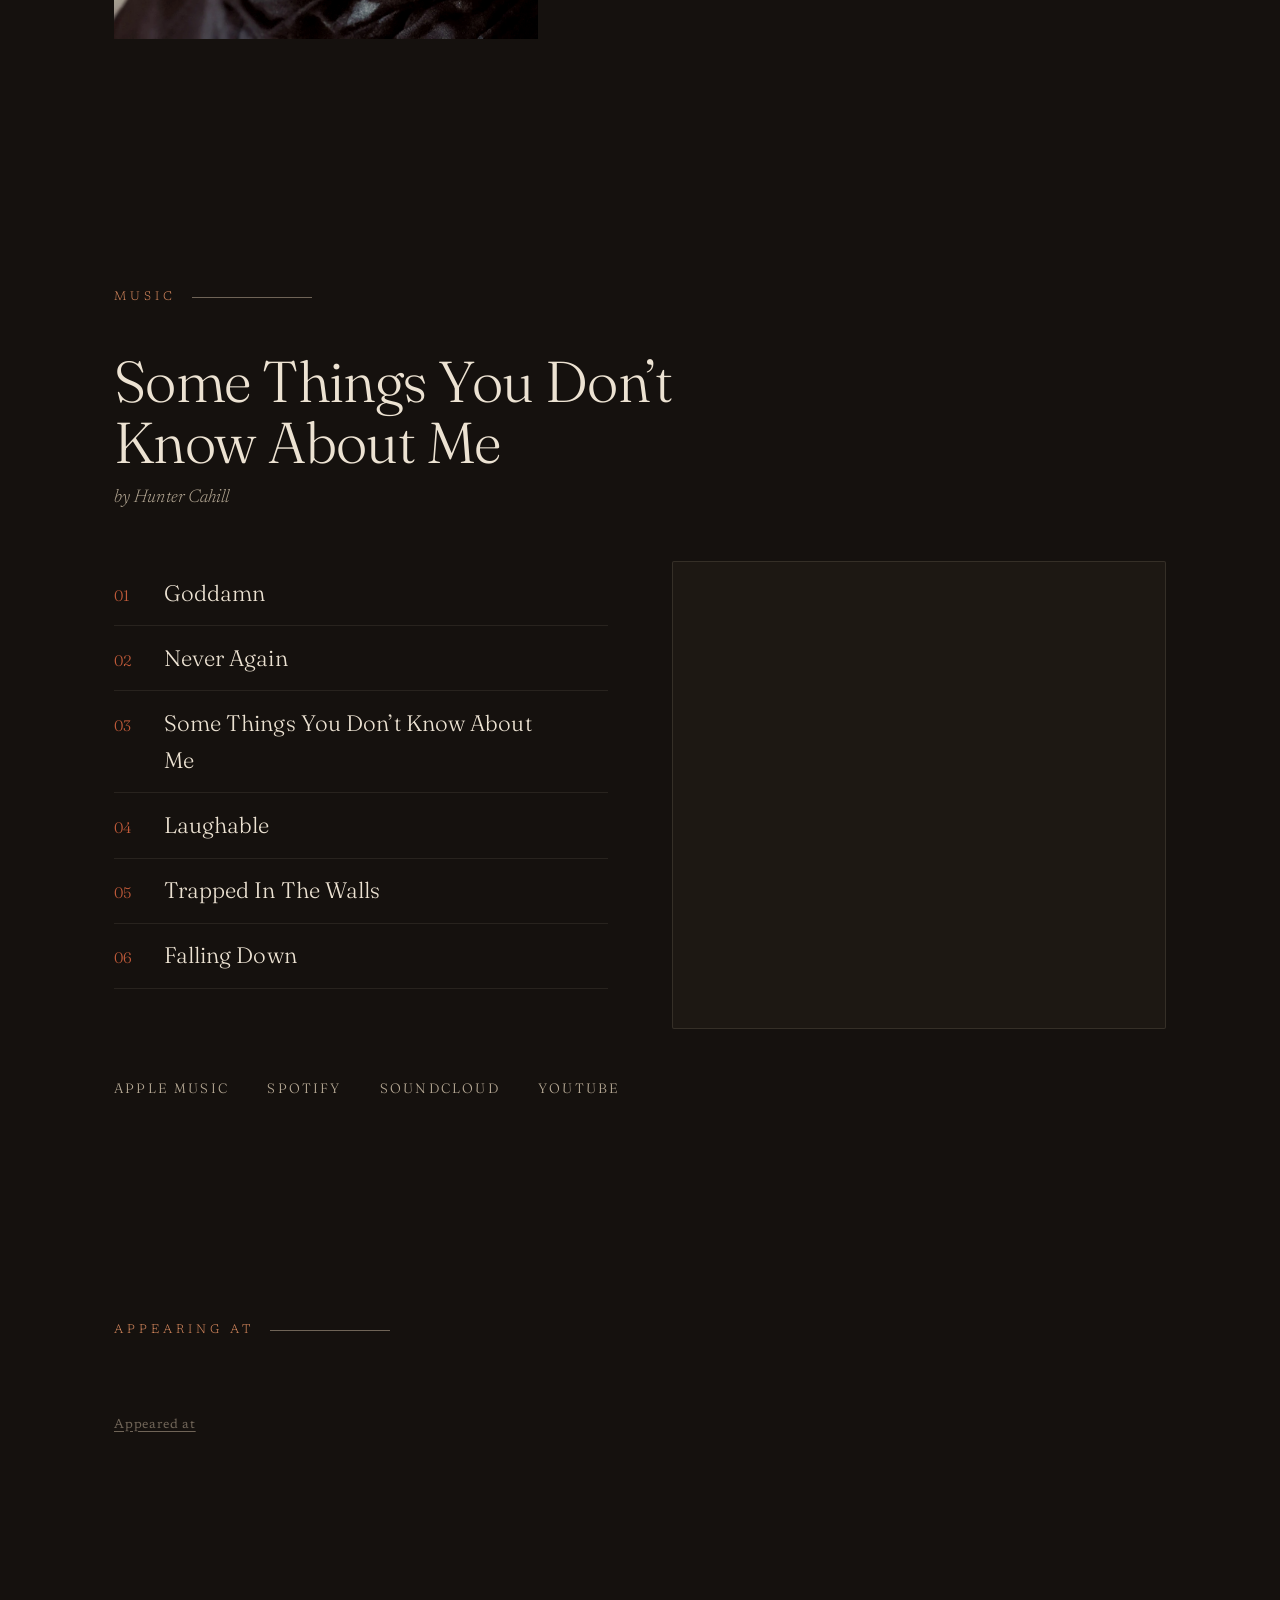
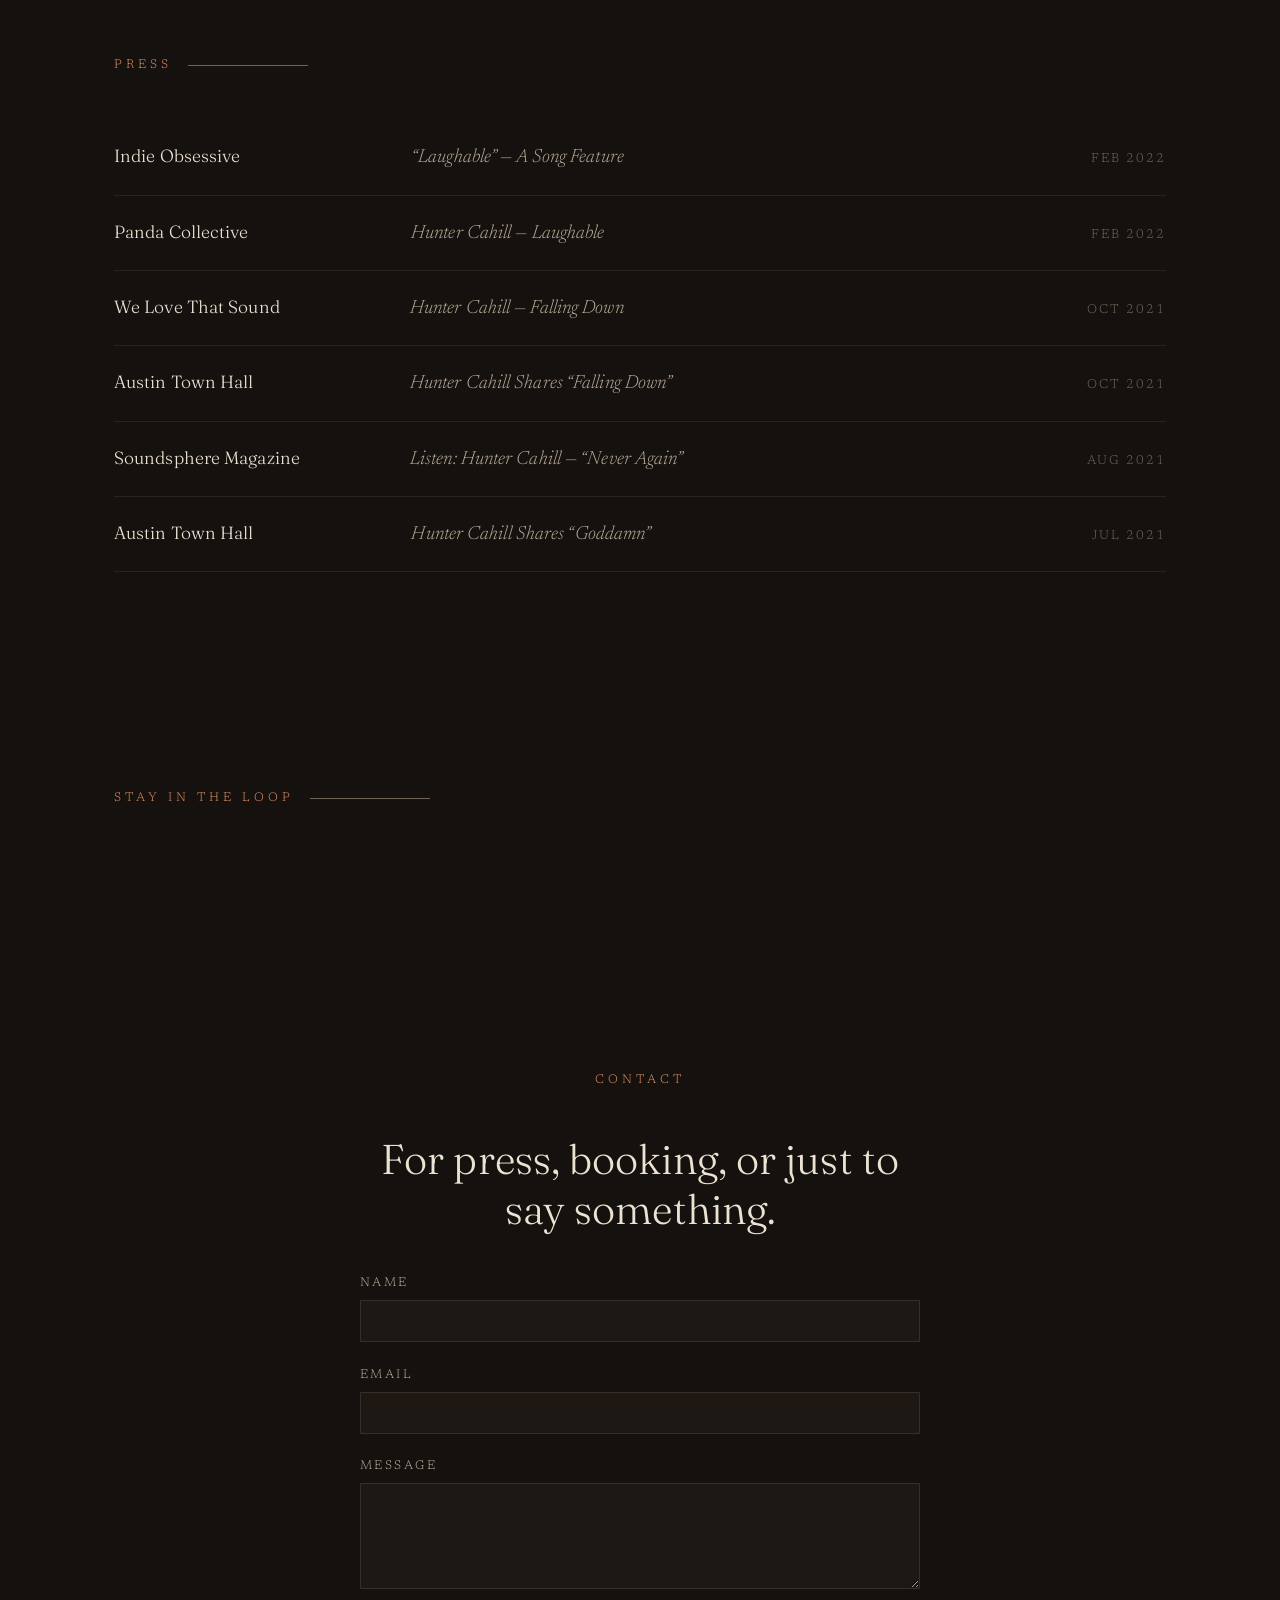
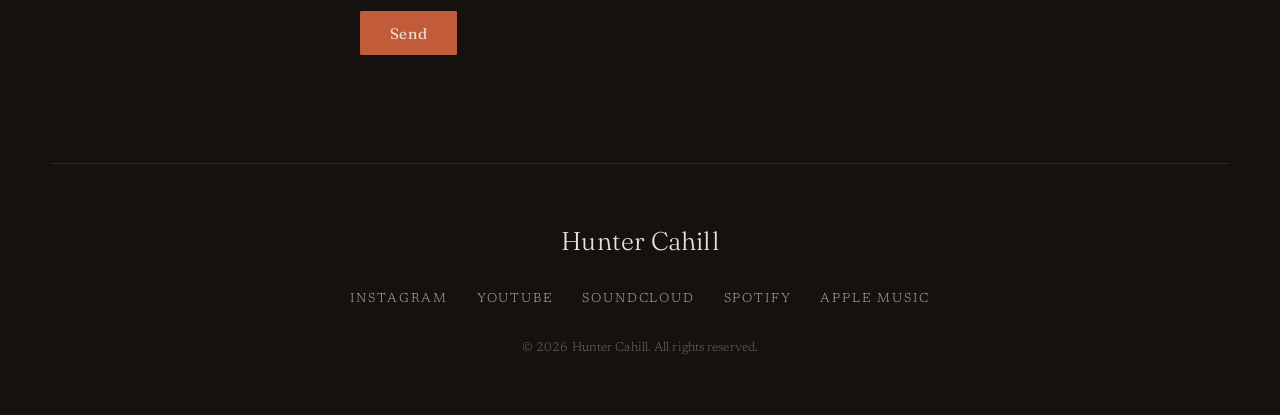
==== commit da8f04d6: "feat: Kit email list, shows reorder, Apple Music, UX fixes - Add Kit email list signup form to all 1" ====
--- a/index.html
+++ b/index.html
@@ -160,6 +160,7 @@
           <span class="shows__location">Austin, TX</span>
         </li>
       </ul>
+      <button class="shows__past-btn" id="shows-past-btn" hidden>Appeared at</button>
     </section>
 
     <!-- Press -->
@@ -209,6 +210,12 @@
           </a>
         </li>
       </ul>
+    </section>
+
+    <!-- Newsletter -->
+    <section class="section newsletter" id="newsletter">
+      <p class="section__label">Stay in the loop</p>
+      <script async data-uid="db695a7a7a" src="https://hunter-cahill.kit.com/db695a7a7a/index.js"></script>
     </section>
 
     <!-- Contact -->
@@ -245,6 +252,16 @@
     <p class="footer__legal">&copy; <span id="year"></span> Hunter Cahill. All rights reserved.</p>
   </footer>
 
+  <!-- Appeared at modal -->
+  <div class="shows-modal" id="shows-modal" role="dialog" aria-modal="true" aria-labelledby="shows-modal-title">
+    <div class="shows-modal__backdrop"></div>
+    <div class="shows-modal__panel">
+      <button class="shows-modal__close" aria-label="Close appeared at">&times;</button>
+      <h2 class="shows-modal__title" id="shows-modal-title">Appeared at</h2>
+      <ul class="shows__list" id="shows-past-list"></ul>
+    </div>
+  </div>
+
   <!-- Lyrics modal -->
   <div class="lyrics-modal" id="lyrics-modal" role="dialog" aria-modal="true" aria-labelledby="lyrics-modal-title">
     <div class="lyrics-modal__backdrop"></div>
--- a/css/styles.css
+++ b/css/styles.css
@@ -412,6 +412,78 @@
 @media (max-width: 820px) {
   .shows__item { grid-template-columns: 1fr; gap: 0.25rem; }
   .shows__date { order: -1; }
+}
+.shows__past-btn {
+  margin-top: 2rem;
+  background: none;
+  border: none;
+  cursor: pointer;
+  font-family: var(--font-body);
+  font-size: 0.82rem;
+  color: var(--bone-faint);
+  letter-spacing: 0.06em;
+  text-decoration: underline;
+  text-underline-offset: 3px;
+  transition: color 0.25s var(--ease);
+  padding: 0;
+}
+.shows__past-btn:hover { color: var(--bone-dim); }
+
+/* ---- Shows modal ------------------------------------------- */
+.shows-modal {
+  position: fixed;
+  inset: 0;
+  z-index: 150;
+  display: flex;
+  align-items: center;
+  justify-content: center;
+  padding: var(--pad);
+  visibility: hidden;
+  opacity: 0;
+  transition: opacity 0.3s var(--ease), visibility 0.3s var(--ease);
+}
+.shows-modal.is-open { visibility: visible; opacity: 1; }
+.shows-modal__backdrop {
+  position: absolute;
+  inset: 0;
+  background: rgba(21,17,14,0.86);
+  backdrop-filter: blur(8px);
+}
+.shows-modal__panel {
+  position: relative;
+  z-index: 1;
+  background: var(--ink-2);
+  border: 1px solid rgba(111,100,87,0.35);
+  border-radius: 2px;
+  width: 100%;
+  max-width: 780px;
+  max-height: 82vh;
+  overflow-y: auto;
+  padding: 2.8rem 3rem 3.2rem;
+  transform: translateY(14px);
+  transition: transform 0.38s var(--ease);
+}
+.shows-modal.is-open .shows-modal__panel { transform: translateY(0); }
+.shows-modal__close {
+  position: absolute;
+  top: 1.1rem; right: 1.3rem;
+  background: none; border: none; cursor: pointer;
+  font-size: 1.6rem;
+  line-height: 1;
+  color: var(--bone-dim);
+  transition: color 0.25s var(--ease);
+}
+.shows-modal__close:hover { color: var(--bone); }
+.shows-modal__title {
+  font-family: var(--font-display);
+  font-size: 0.78rem;
+  text-transform: uppercase;
+  letter-spacing: 0.32em;
+  color: var(--ember-soft);
+  font-weight: 400;
+  margin-bottom: 2rem;
+  padding-bottom: 1.2rem;
+  border-bottom: 1px solid rgba(111,100,87,0.22);
 }
 
 /* ---- Contact ----------------------------------------------- */
@@ -681,6 +753,110 @@
 .lyrics-modal__body p { margin-bottom: 1.4rem; }
 .lyrics-modal__body p:last-child { margin-bottom: 0; }
 
+/* ---- Kit newsletter form ----------------------------------- */
+[data-uid="db695a7a7a"] {
+  background: transparent !important;
+  border: none !important;
+  box-shadow: none !important;
+  border-radius: 0 !important;
+  padding: 0 !important;
+  max-width: 560px !important;
+  font-family: var(--font-body) !important;
+}
+[data-uid="db695a7a7a"] [data-element="header"] { margin-bottom: 1.2rem !important; }
+[data-uid="db695a7a7a"] [data-element="header"] * {
+  font-family: var(--font-display) !important;
+  font-weight: 300 !important;
+  font-size: clamp(1.6rem, 3vw, 2.2rem) !important;
+  color: var(--bone) !important;
+  letter-spacing: -0.01em !important;
+  line-height: 1.15 !important;
+  text-align: left !important;
+  background: transparent !important;
+}
+[data-uid="db695a7a7a"] [data-element="subheader"],
+[data-uid="db695a7a7a"] [data-element="subheader"] * {
+  color: var(--bone) !important;
+  font-family: var(--font-body) !important;
+  font-size: 1rem !important;
+  font-weight: 300 !important;
+  text-align: left !important;
+  background: transparent !important;
+}
+[data-uid="db695a7a7a"] [data-element="subheader"] { margin-bottom: 1.6rem !important; }
+[data-uid="db695a7a7a"] [data-style="clean"] {
+  display: flex !important;
+  flex-direction: row !important;
+  flex-wrap: wrap !important;
+  gap: 0.6rem !important;
+  align-items: stretch !important;
+}
+[data-uid="db695a7a7a"] ul.formkit-fields,
+[data-uid="db695a7a7a"] ul.seva-fields {
+  display: contents !important;
+  list-style: none !important;
+  padding: 0 !important;
+  margin: 0 !important;
+}
+[data-uid="db695a7a7a"] .formkit-field {
+  flex: 1 1 220px !important;
+  min-width: 0 !important;
+  width: auto !important;
+}
+[data-uid="db695a7a7a"] .formkit-input {
+  background: var(--ink-2) !important;
+  border: 1px solid var(--bone-faint) !important;
+  border-radius: 1px !important;
+  color: var(--bone) !important;
+  font-family: var(--font-body) !important;
+  font-size: 1rem !important;
+  font-weight: 300 !important;
+  padding: 0.7rem 1rem !important;
+  width: 100% !important;
+  height: 100% !important;
+}
+[data-uid="db695a7a7a"] .formkit-input::placeholder { color: var(--bone-faint) !important; }
+[data-uid="db695a7a7a"] .formkit-input:focus {
+  outline: none !important;
+  border-color: var(--bone-dim) !important;
+}
+[data-uid="db695a7a7a"] [data-element="submit"],
+[data-uid="db695a7a7a"] button[data-element="submit"] {
+  width: auto !important;
+  flex-shrink: 0 !important;
+  align-self: stretch !important;
+}
+[data-uid="db695a7a7a"] .formkit-submit {
+  background: transparent !important;
+  background-color: transparent !important;
+  border: 1px solid var(--ember) !important;
+  border-radius: 1px !important;
+  color: var(--bone) !important;
+  font-family: var(--font-display) !important;
+  font-size: 0.95rem !important;
+  font-weight: 400 !important;
+  letter-spacing: 0.04em !important;
+  padding: 0.7rem 1.8rem !important;
+  width: auto !important;
+  cursor: pointer !important;
+  white-space: nowrap !important;
+  transition: border-color 0.3s, color 0.3s !important;
+}
+[data-uid="db695a7a7a"] .formkit-submit:hover {
+  border-color: var(--ember-soft) !important;
+  color: var(--bone-dim) !important;
+}
+[data-uid="db695a7a7a"] .formkit-submit > span { color: inherit !important; }
+[data-uid="db695a7a7a"] [data-element="guarantee"],
+[data-uid="db695a7a7a"] [data-element="guarantee"] * {
+  color: var(--bone-dim) !important;
+  font-size: 0.78rem !important;
+  text-align: left !important;
+  background: transparent !important;
+}
+[data-uid="db695a7a7a"] [data-element="guarantee"] { margin-top: 0.8rem !important; }
+[data-uid="db695a7a7a"] .formkit-powered-by-convertkit-container { display: none !important; }
+
 /* ---- Reduced motion ---------------------------------------- */
 @media (prefers-reduced-motion: reduce) {
   *, *::before, *::after {
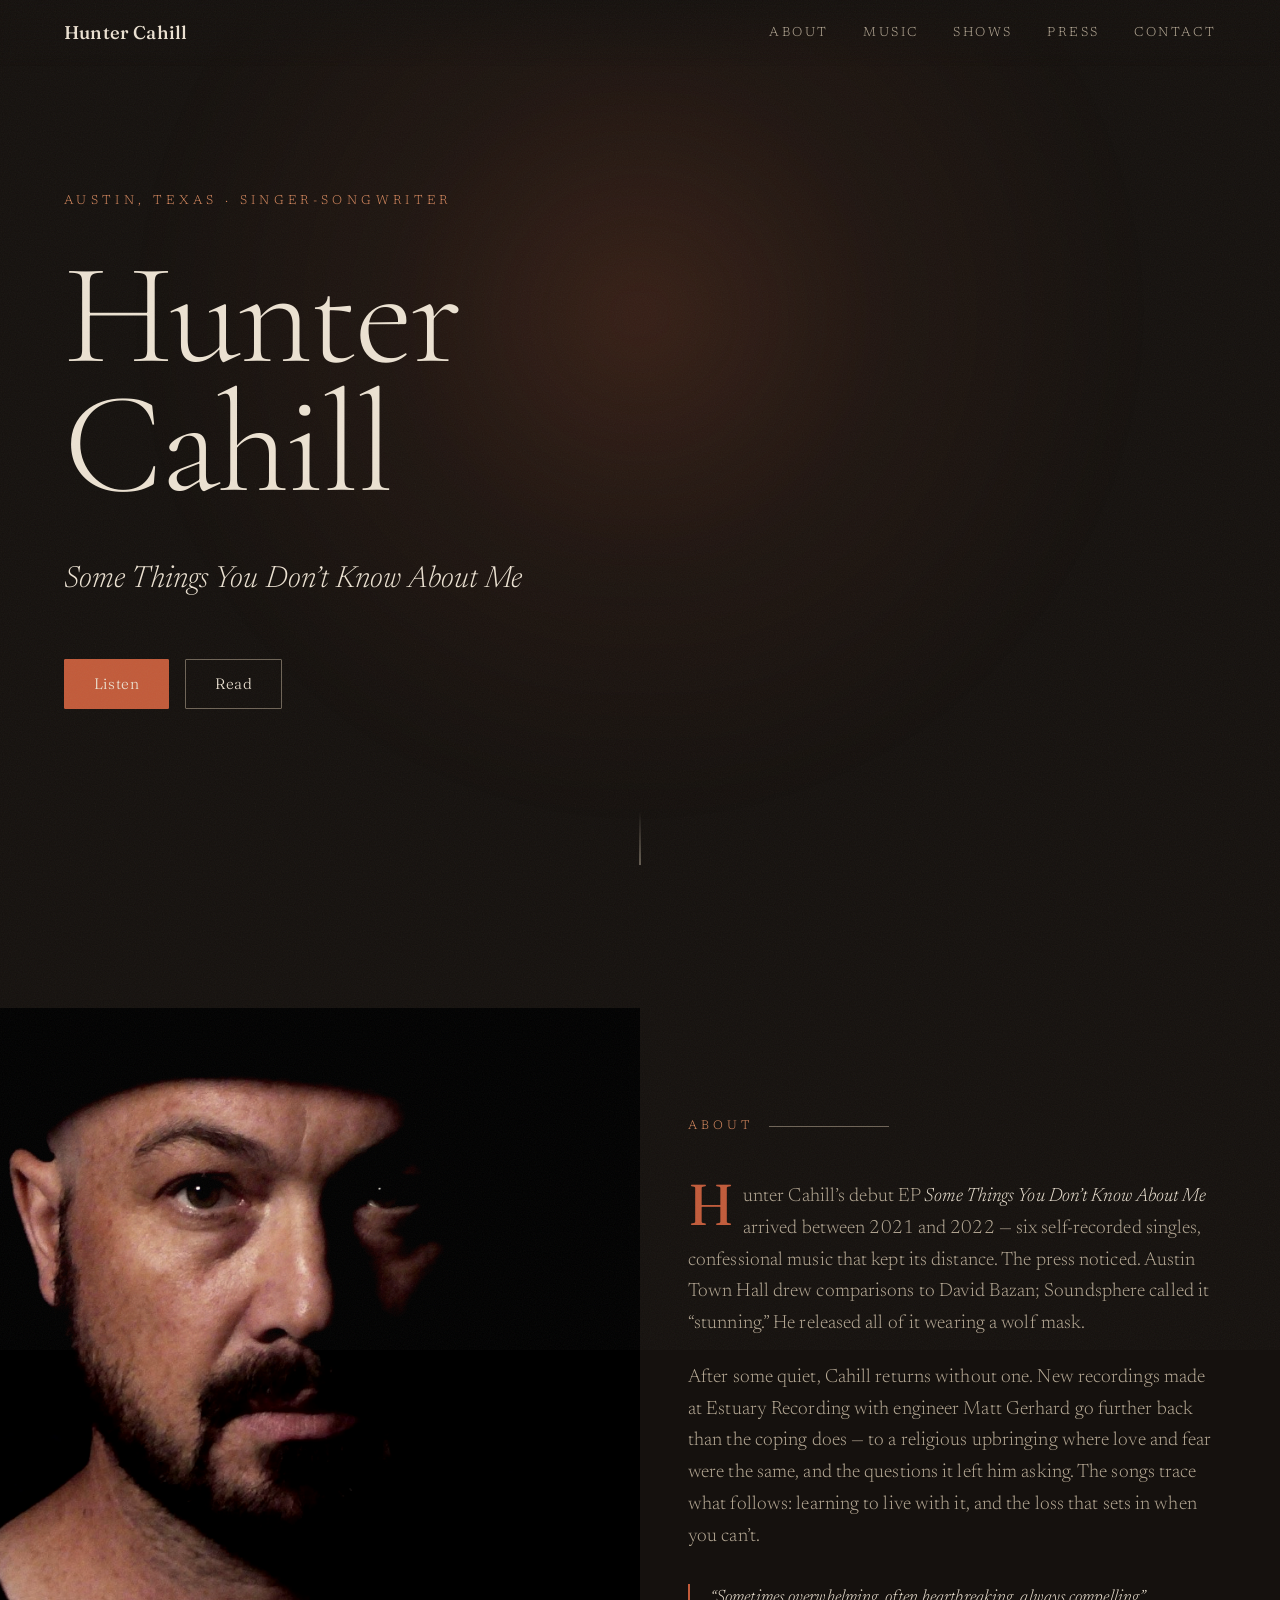
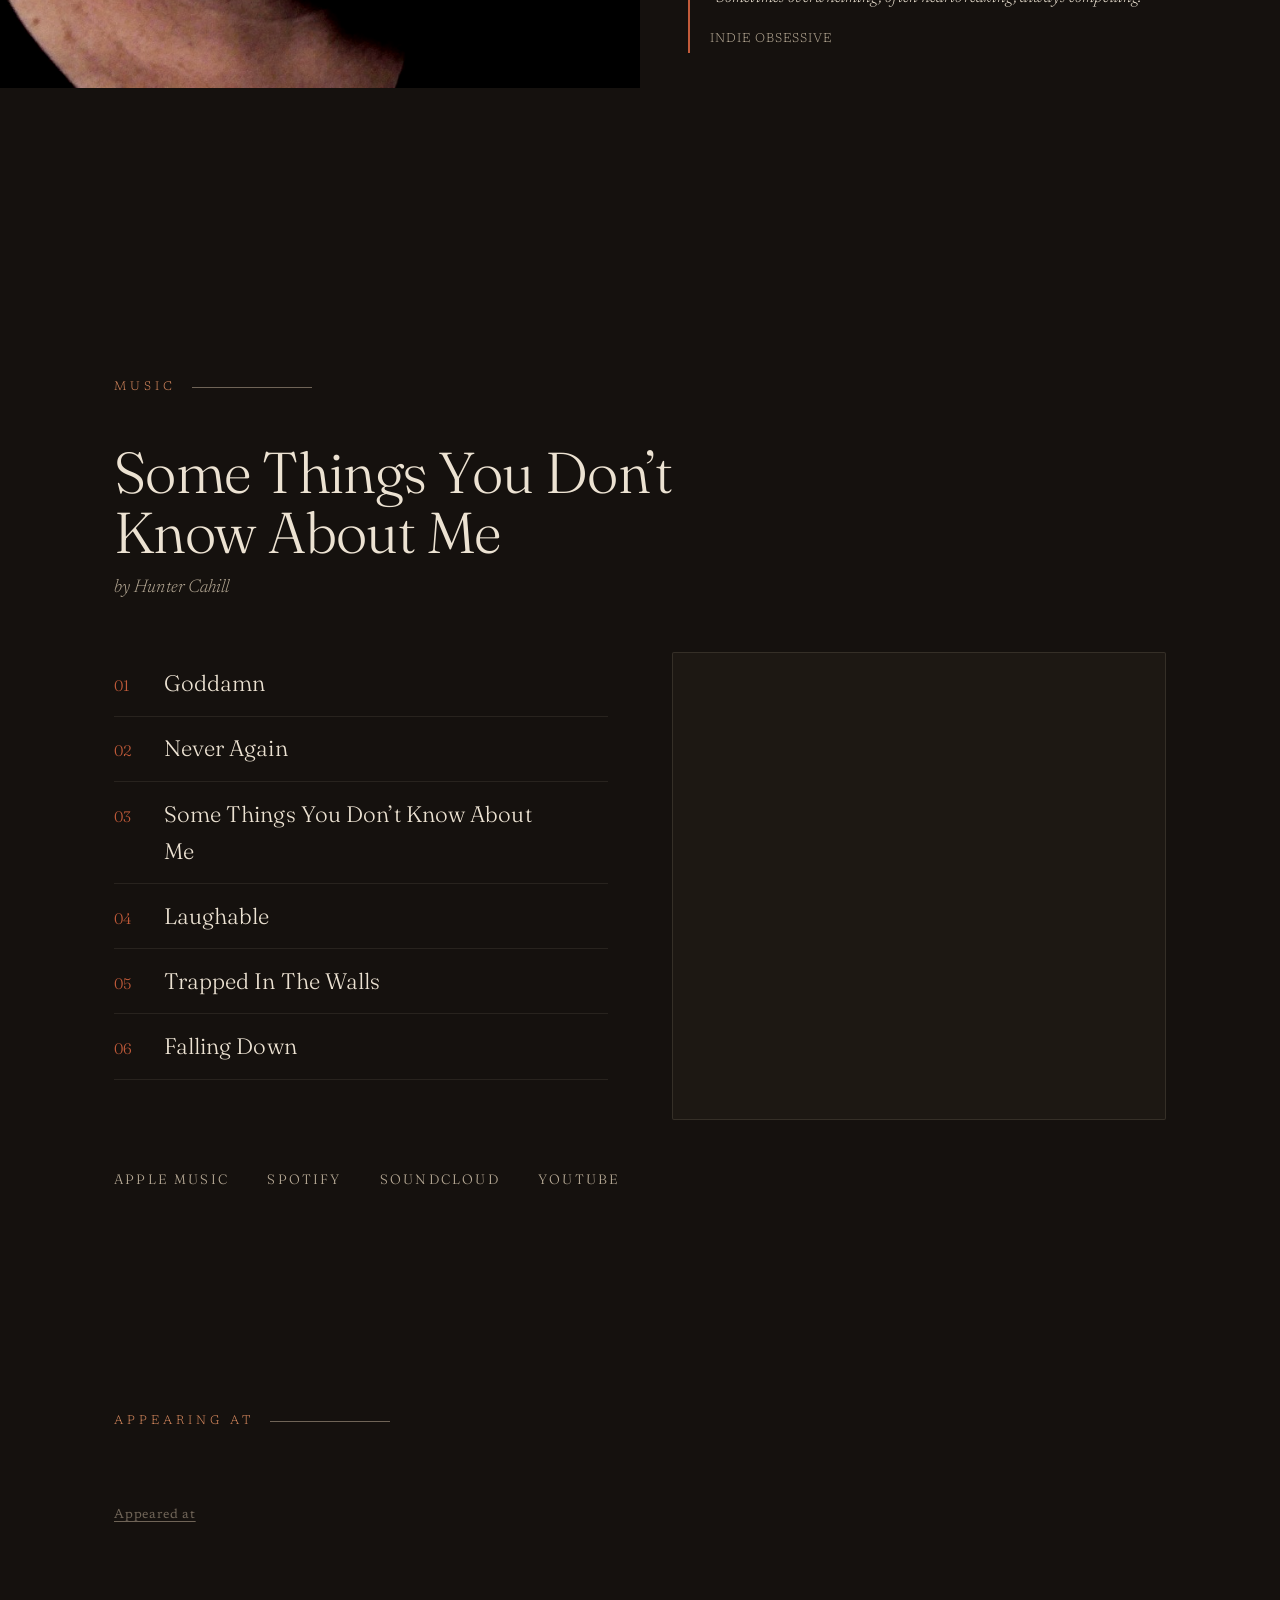
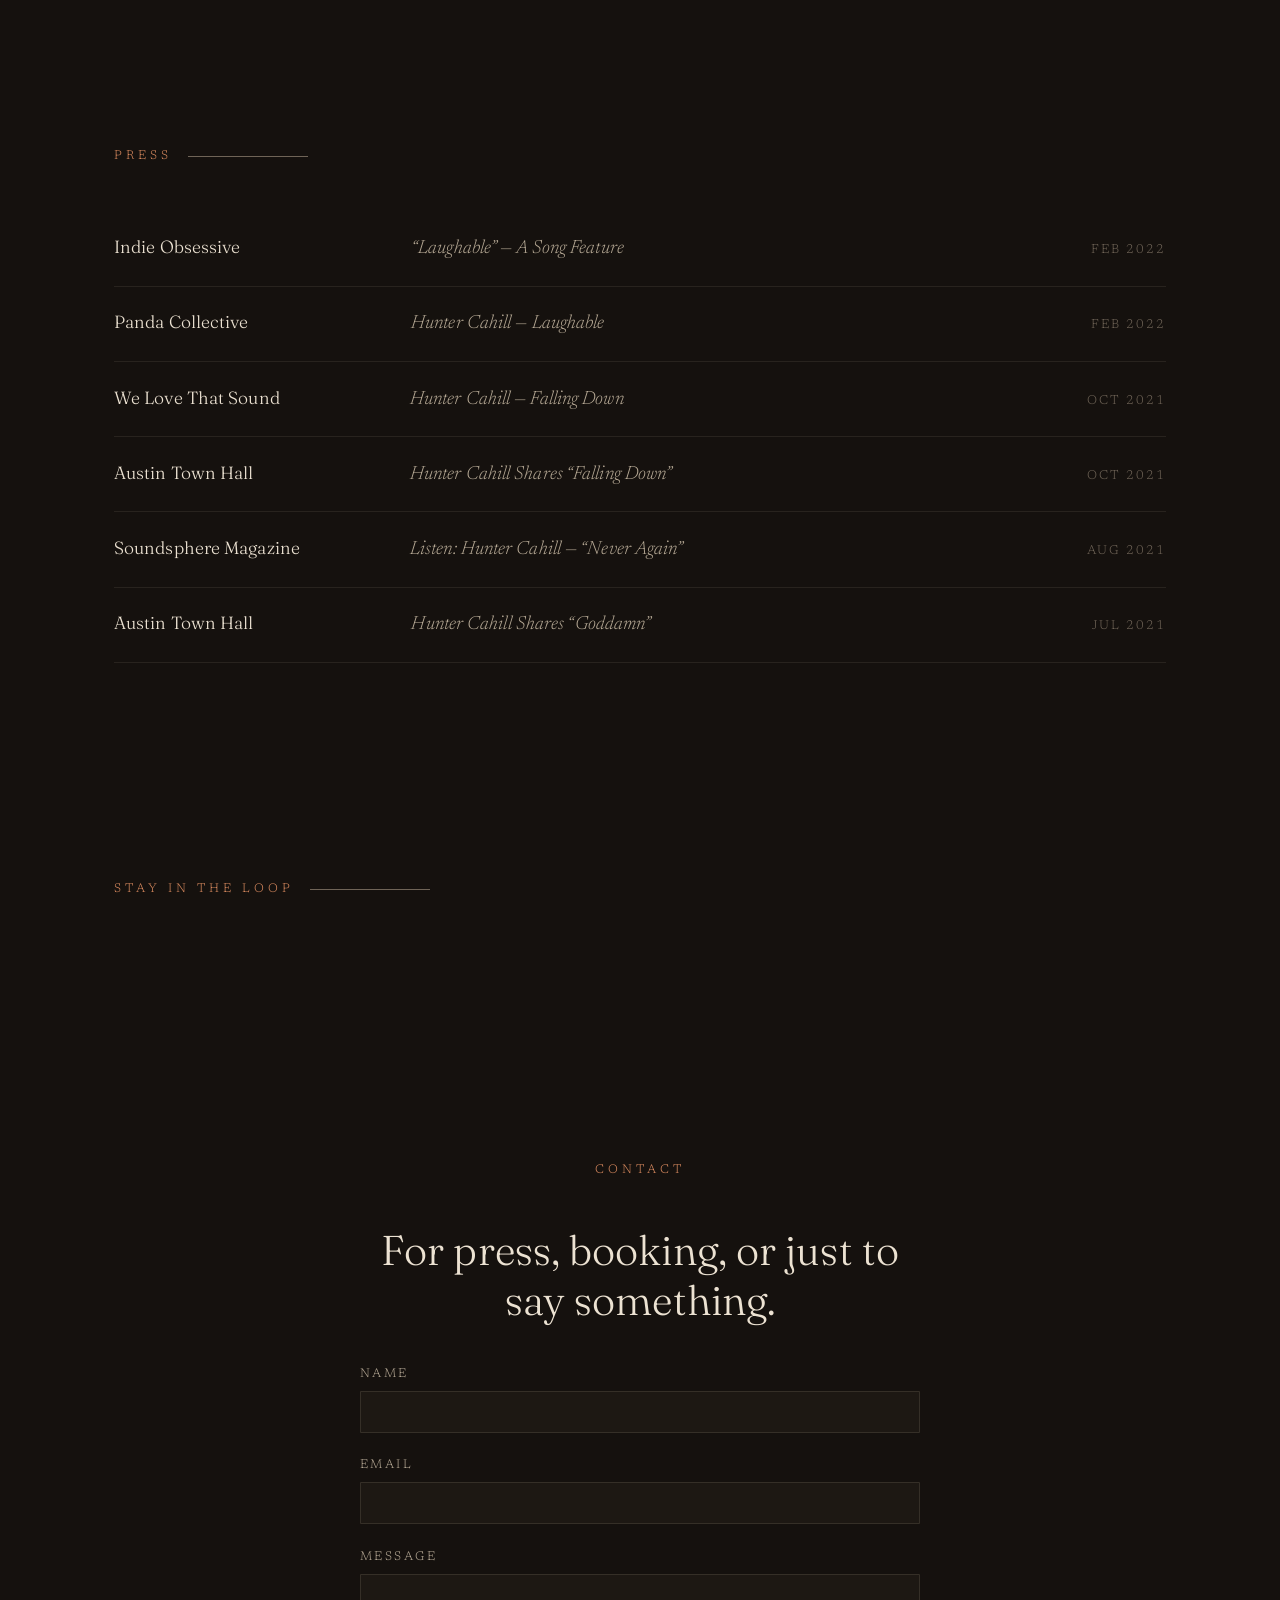
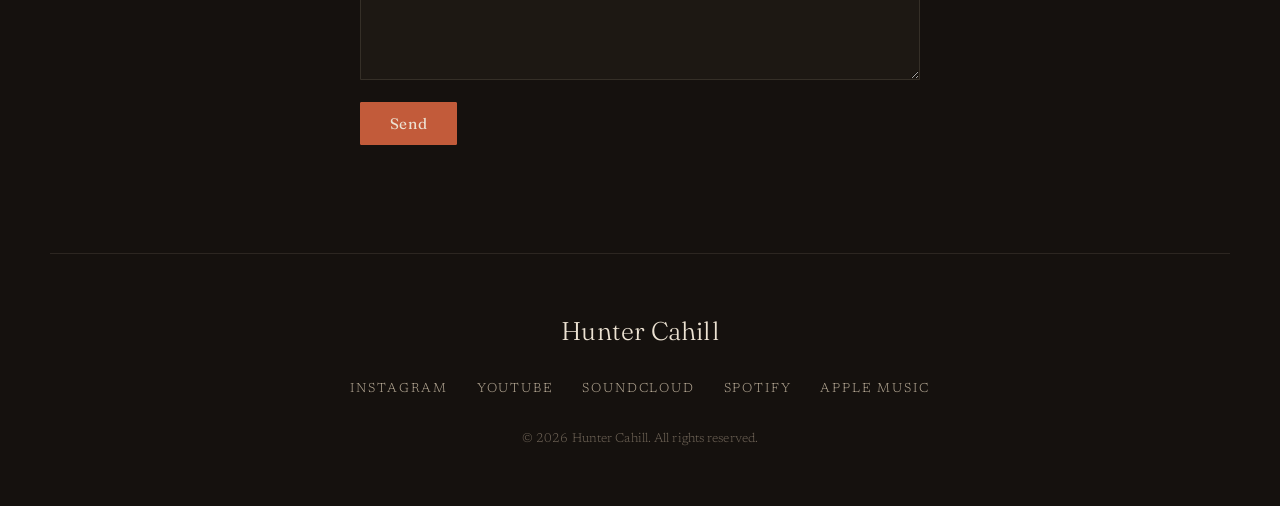
==== commit ab8108e1: "feat: new about photo with responsive layout, remove Dornan's Hootenanny - Add 2026 hi-res photos an" ====
--- a/index.html
+++ b/index.html
@@ -67,11 +67,11 @@
 
     <!-- About -->
     <section class="section about" id="about">
-      <p class="section__label">About</p>
-      <div class="about__grid">
-        <div class="about__lead">
-          <img class="about__photo" src="/assets/img/Hunter-Cahill.jpg" alt="Hunter Cahill" />
-        </div>
+      <a class="about__photo-link" href="/assets/img/Hunter-Cahill-2026-01.jpg" target="_blank" rel="noopener" aria-label="Hunter Cahill photo (full resolution)">
+        <img class="about__photo" src="/assets/img/Hunter-Cahill-2026-01-web.jpg" alt="Hunter Cahill" />
+      </a>
+      <div class="about__content">
+        <p class="section__label">About</p>
         <div class="about__body">
           <p><span class="dropcap">H</span>unter Cahill&rsquo;s debut EP <em>Some Things You Don&rsquo;t Know About Me</em> arrived between 2021 and 2022 &mdash; six self-recorded singles, confessional music that kept its distance. The press noticed. Austin Town Hall drew comparisons to David Bazan; Soundsphere called it &ldquo;stunning.&rdquo; He released all of it wearing a wolf mask.</p>
           <p>After some quiet, Cahill returns without one. New recordings made at Estuary Recording with engineer Matt Gerhard go further back than the coping does &mdash; to a religious upbringing where love and fear were the same, and the questions it left him asking. The songs trace what follows: learning to live with it, and the loss that sets in when you can&rsquo;t.</p>
@@ -144,11 +144,7 @@
           <span class="shows__venue"><strong>Brown Lantern Alehouse</strong></span>
           <span class="shows__location">Anacortes, WA</span>
         </li>
-        <li class="shows__item">
-          <time class="shows__date" datetime="2026-07-20">Jul 20, 2026</time>
-          <span class="shows__venue"><strong>Dornan&rsquo;s Hootenanny</strong></span>
-          <span class="shows__location">Grand Teton NP, WY</span>
-        </li>
+
         <li class="shows__item">
           <time class="shows__date" datetime="2026-07-28">Jul 28, 2026</time>
           <span class="shows__venue"><strong>Avogadro&rsquo;s Number</strong></span>
--- a/css/styles.css
+++ b/css/styles.css
@@ -218,20 +218,34 @@
 }
 
 /* ---- About ------------------------------------------------- */
+.about {
+  max-width: 1440px;
+  overflow: hidden;
+  min-height: 560px;
+  display: grid;
+  grid-template-columns: min(60%, 700px) 1fr;
+  align-items: center;
+  padding-left: 0;
+  padding-right: 0;
+}
+
+.about__photo-link {
+  align-self: stretch;
+  display: block;
+  cursor: zoom-in;
+}
+
 .about__photo {
   width: 100%;
-  aspect-ratio: 3 / 4;
+  height: 100%;
   object-fit: cover;
-  object-position: center top;
-  margin-bottom: 2rem;
+  object-position: 25% center;
   filter: sepia(0.18) contrast(1.06);
-}
-
-.about__grid {
-  display: grid;
-  grid-template-columns: 1fr 1.3fr;
-  gap: clamp(2rem, 6vw, 6rem);
-  align-items: start;
+  display: block;
+}
+
+.about__content {
+  padding: clamp(5rem, 12vh, 9rem) var(--pad) clamp(5rem, 12vh, 9rem) clamp(2rem, 4vw, 3rem);
 }
 .lede {
   font-family: var(--font-display);
@@ -614,13 +628,21 @@
   .nav__links.is-open { transform: translateX(0); }
   .nav__links a { font-size: 1rem; }
 
-  .about__grid { grid-template-columns: 1fr; }
+  .about { grid-template-columns: 1fr; min-height: auto; padding-left: 0; padding-right: 0; }
+  .about__photo { height: auto; aspect-ratio: 3 / 2; }
+  .about__content { padding: clamp(3rem, 8vh, 5rem) var(--pad); }
   .music__grid { grid-template-columns: 1fr; }
   .press__item a {
     grid-template-columns: 1fr;
     gap: 0.3rem;
   }
   .press__date { order: -1; }
+}
+
+@media (min-width: 821px) and (max-width: 1280px) {
+  .about { overflow: visible; grid-template-columns: 1fr minmax(460px, 1fr); }
+  .about__photo-link { height: 680px; align-self: start; overflow: hidden; }
+  .about__photo { object-position: center center; }
 }
 
 /* ---- Tracklist lyrics button -------------------------------- */
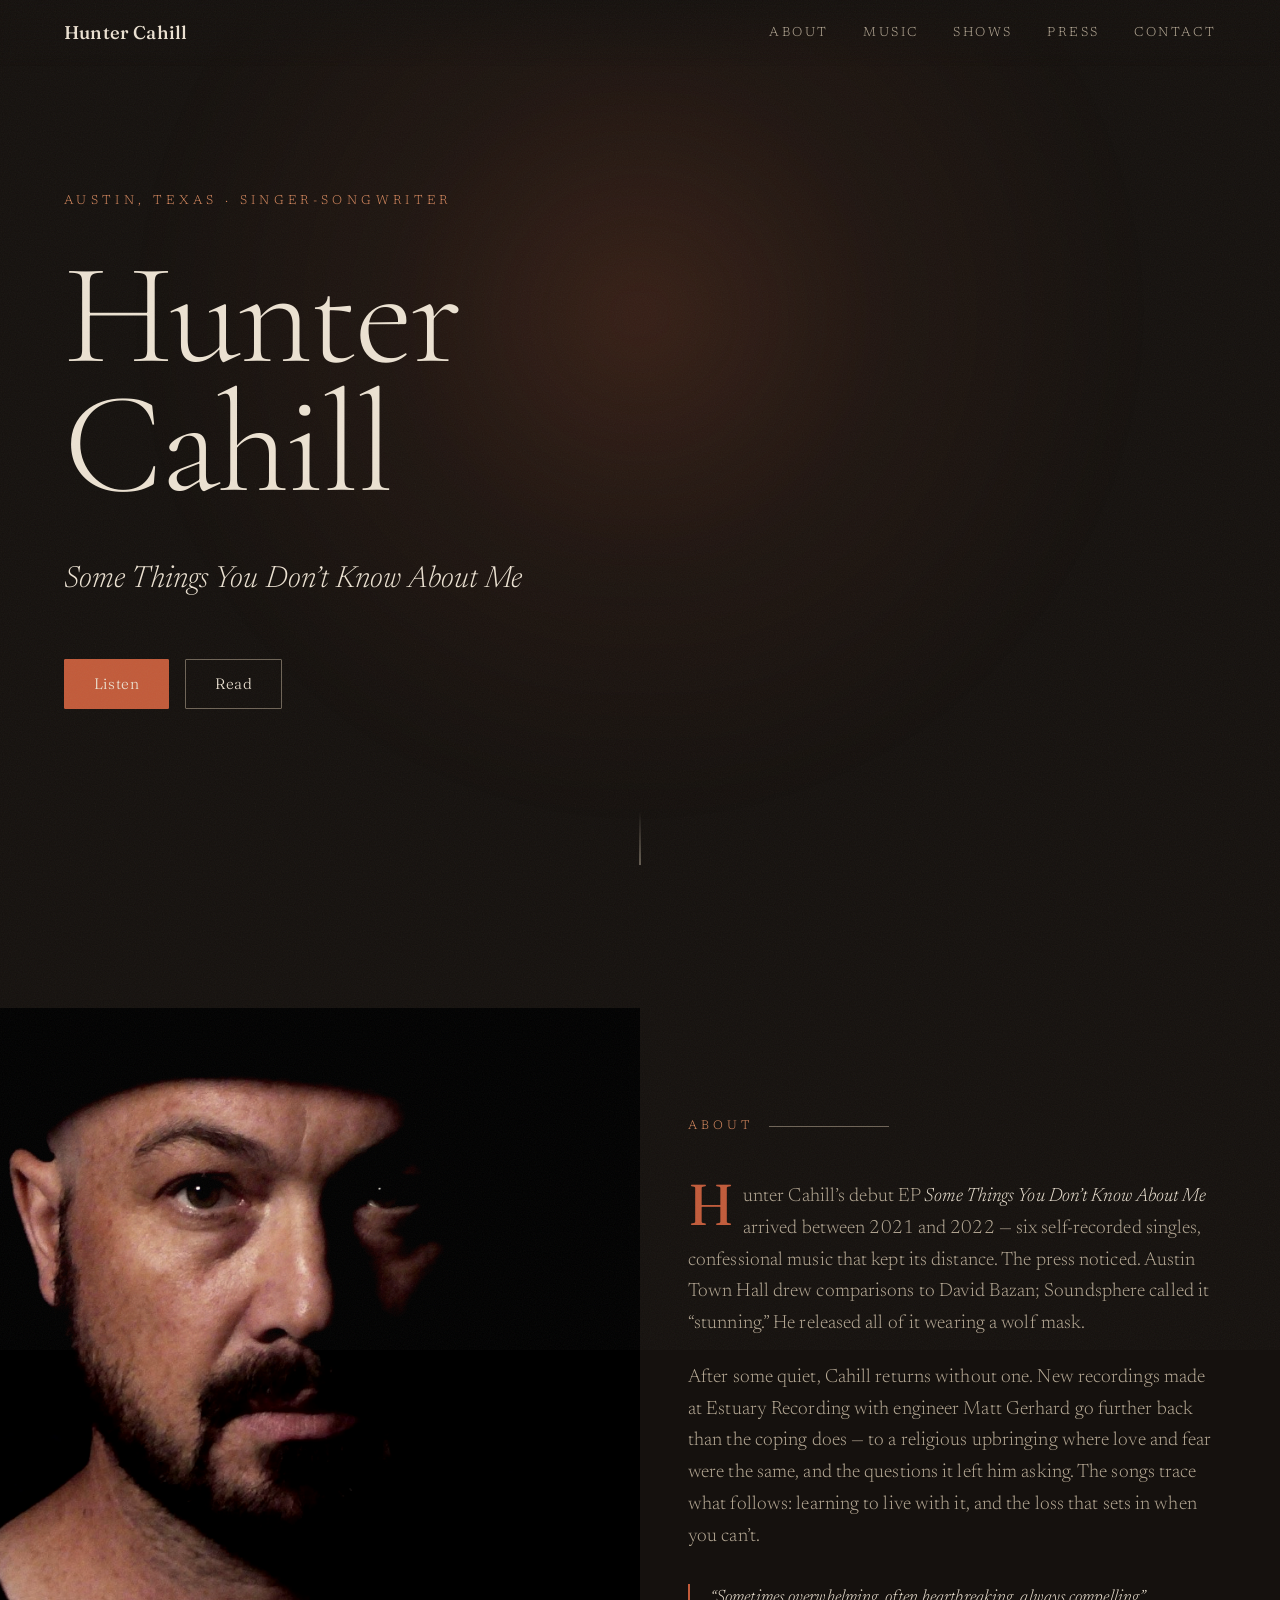
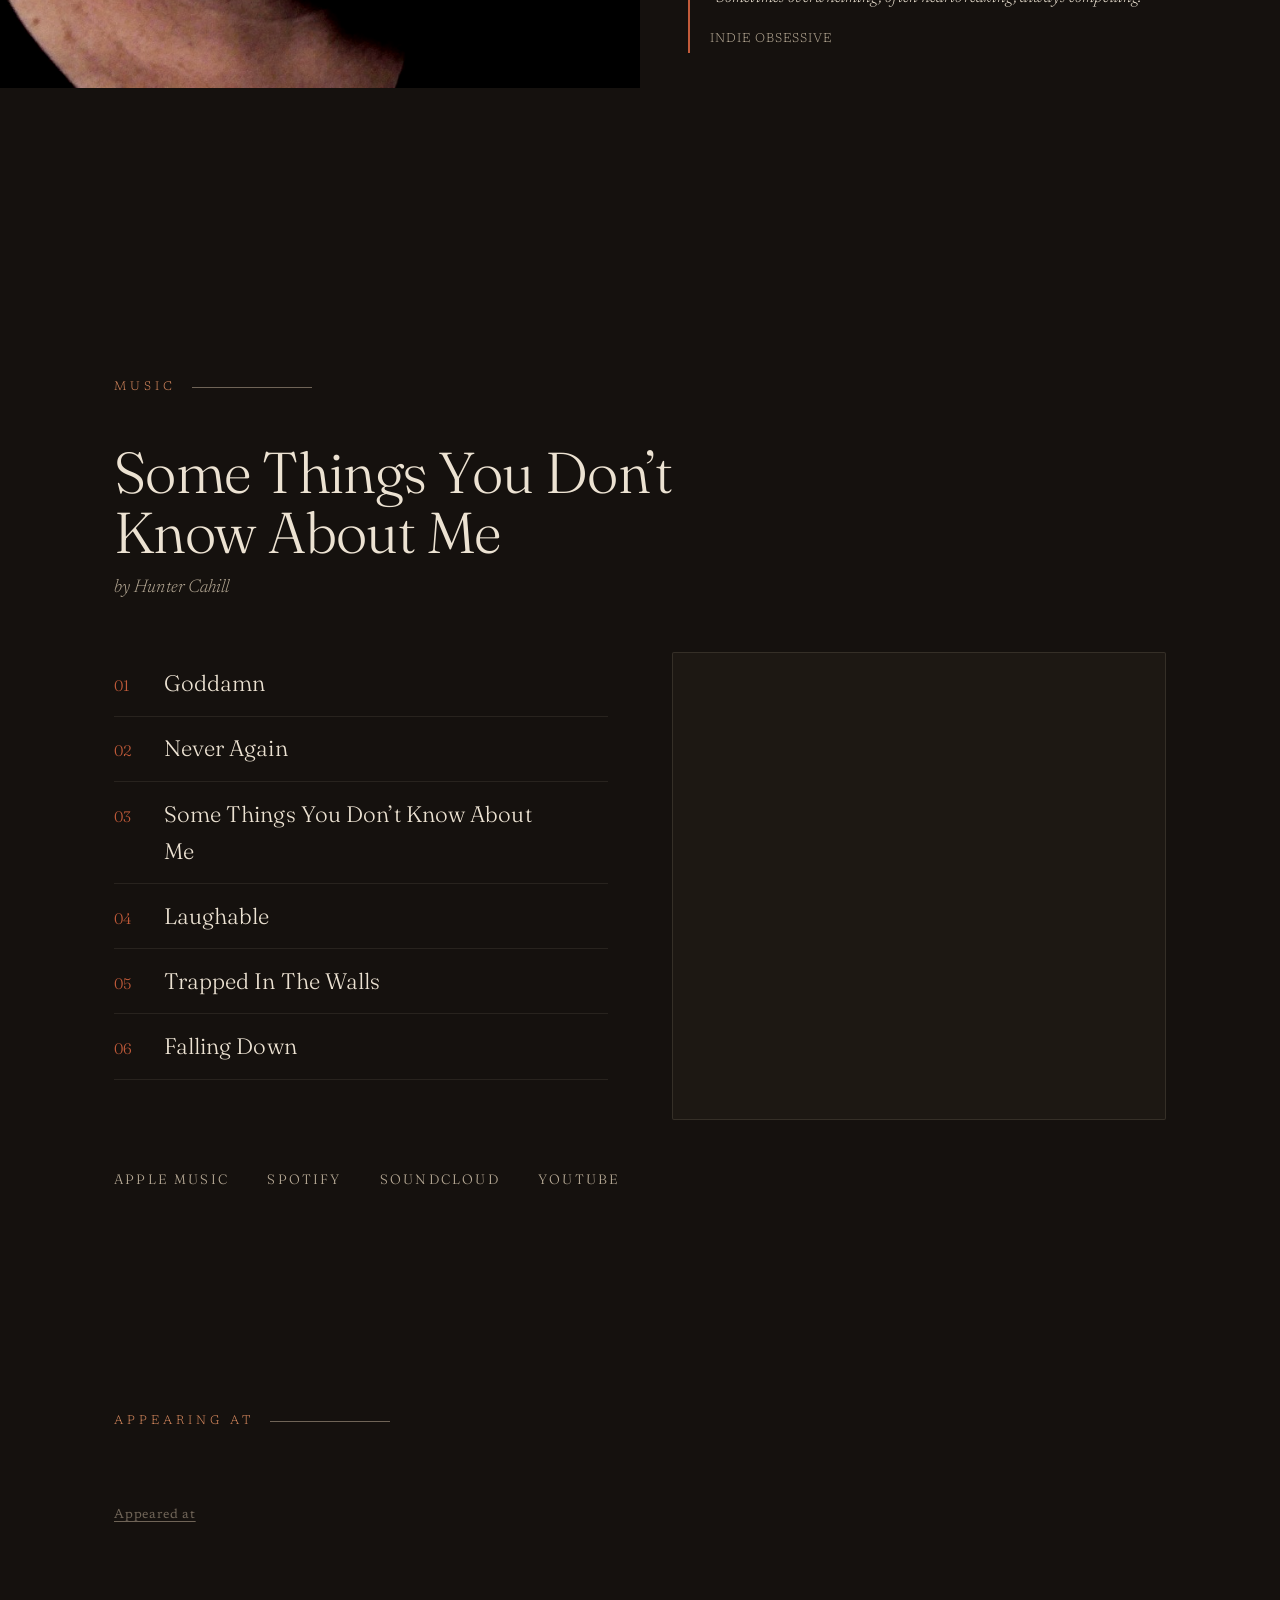
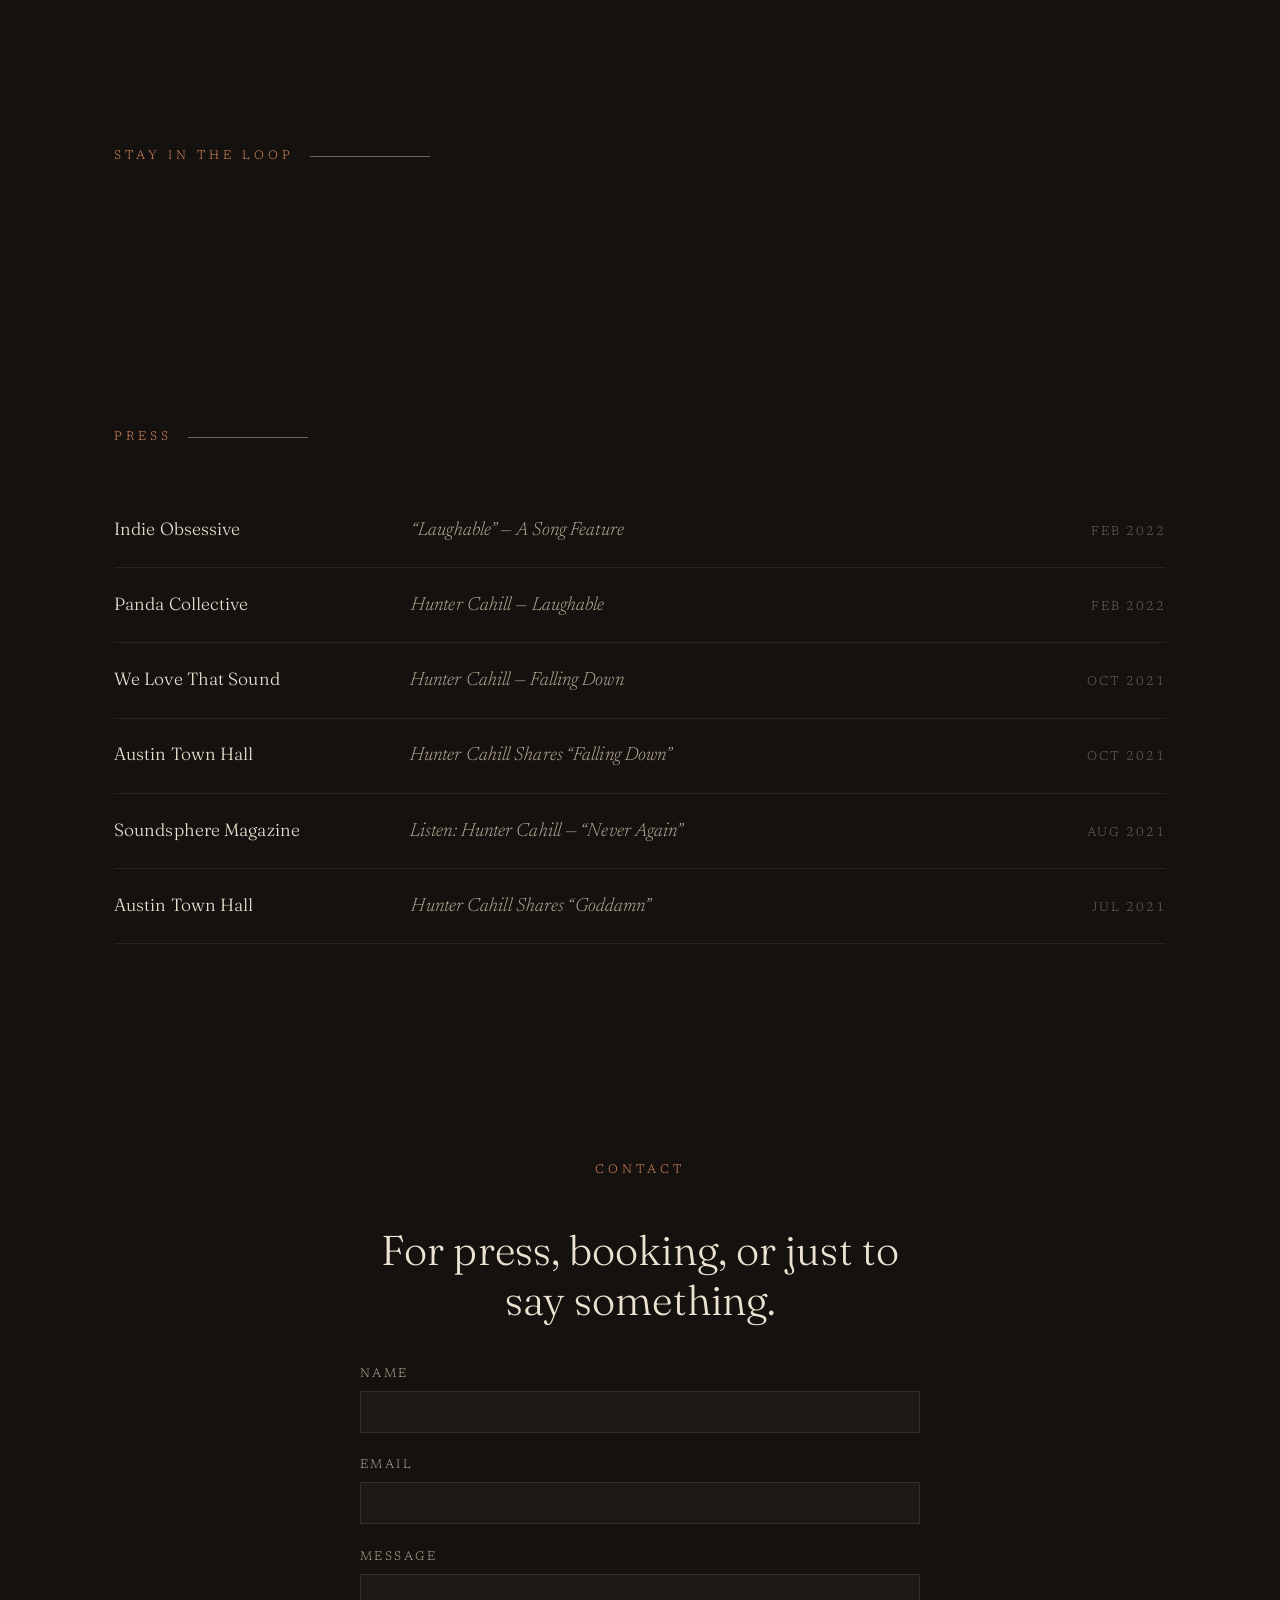
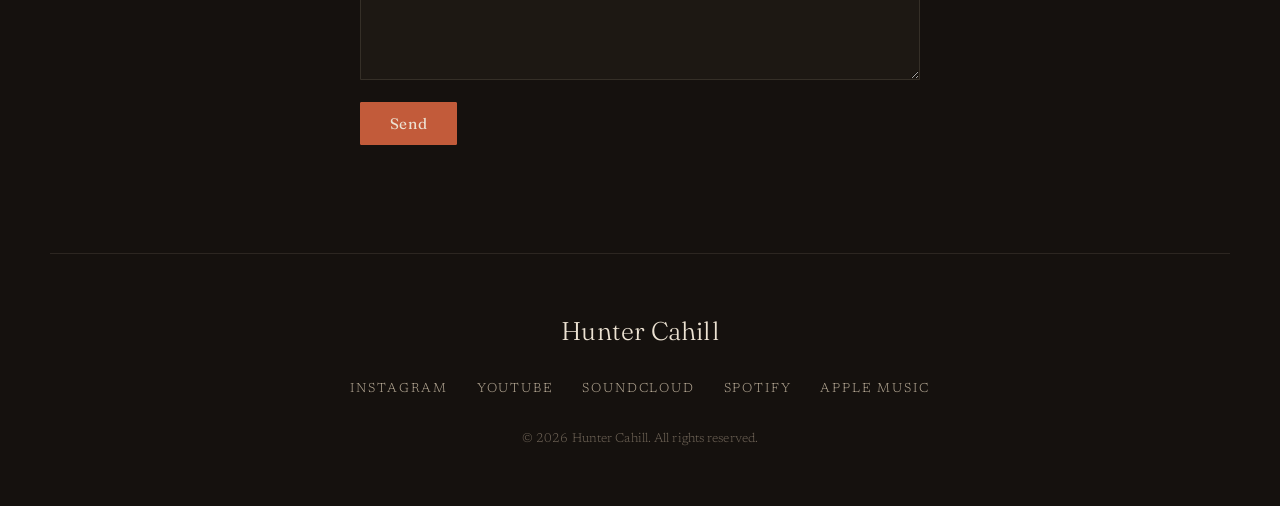
==== commit 1015ded3: "feat: style Kit success message, move newsletter above press" ====
--- a/index.html
+++ b/index.html
@@ -159,6 +159,12 @@
       <button class="shows__past-btn" id="shows-past-btn" hidden>Appeared at</button>
     </section>
 
+    <!-- Newsletter -->
+    <section class="section newsletter" id="newsletter">
+      <p class="section__label">Stay in the loop</p>
+      <script async data-uid="db695a7a7a" src="https://hunter-cahill.kit.com/db695a7a7a/index.js"></script>
+    </section>
+
     <!-- Press -->
     <section class="section press" id="press">
       <p class="section__label">Press</p>
@@ -206,12 +212,6 @@
           </a>
         </li>
       </ul>
-    </section>
-
-    <!-- Newsletter -->
-    <section class="section newsletter" id="newsletter">
-      <p class="section__label">Stay in the loop</p>
-      <script async data-uid="db695a7a7a" src="https://hunter-cahill.kit.com/db695a7a7a/index.js"></script>
     </section>
 
     <!-- Contact -->
--- a/css/styles.css
+++ b/css/styles.css
@@ -878,6 +878,30 @@
 }
 [data-uid="db695a7a7a"] [data-element="guarantee"] { margin-top: 0.8rem !important; }
 [data-uid="db695a7a7a"] .formkit-powered-by-convertkit-container { display: none !important; }
+[data-uid="db695a7a7a"] [data-element="success"],
+[data-uid="db695a7a7a"] [data-element="success"] * {
+  background: transparent !important;
+  background-color: transparent !important;
+  color: var(--bone) !important;
+  font-family: var(--font-body) !important;
+  font-weight: 300 !important;
+  text-align: left !important;
+  border: none !important;
+  border-radius: 0 !important;
+  box-shadow: none !important;
+}
+[data-uid="db695a7a7a"] .formkit-alert,
+[data-uid="db695a7a7a"] .formkit-alert-success {
+  background: transparent !important;
+  background-color: transparent !important;
+  border: 1px solid var(--ember) !important;
+  border-radius: 1px !important;
+  color: var(--bone) !important;
+  padding: 0.9rem 1.2rem !important;
+  font-family: var(--font-body) !important;
+  font-size: 1rem !important;
+  font-weight: 300 !important;
+}
 
 /* ---- Reduced motion ---------------------------------------- */
 @media (prefers-reduced-motion: reduce) {
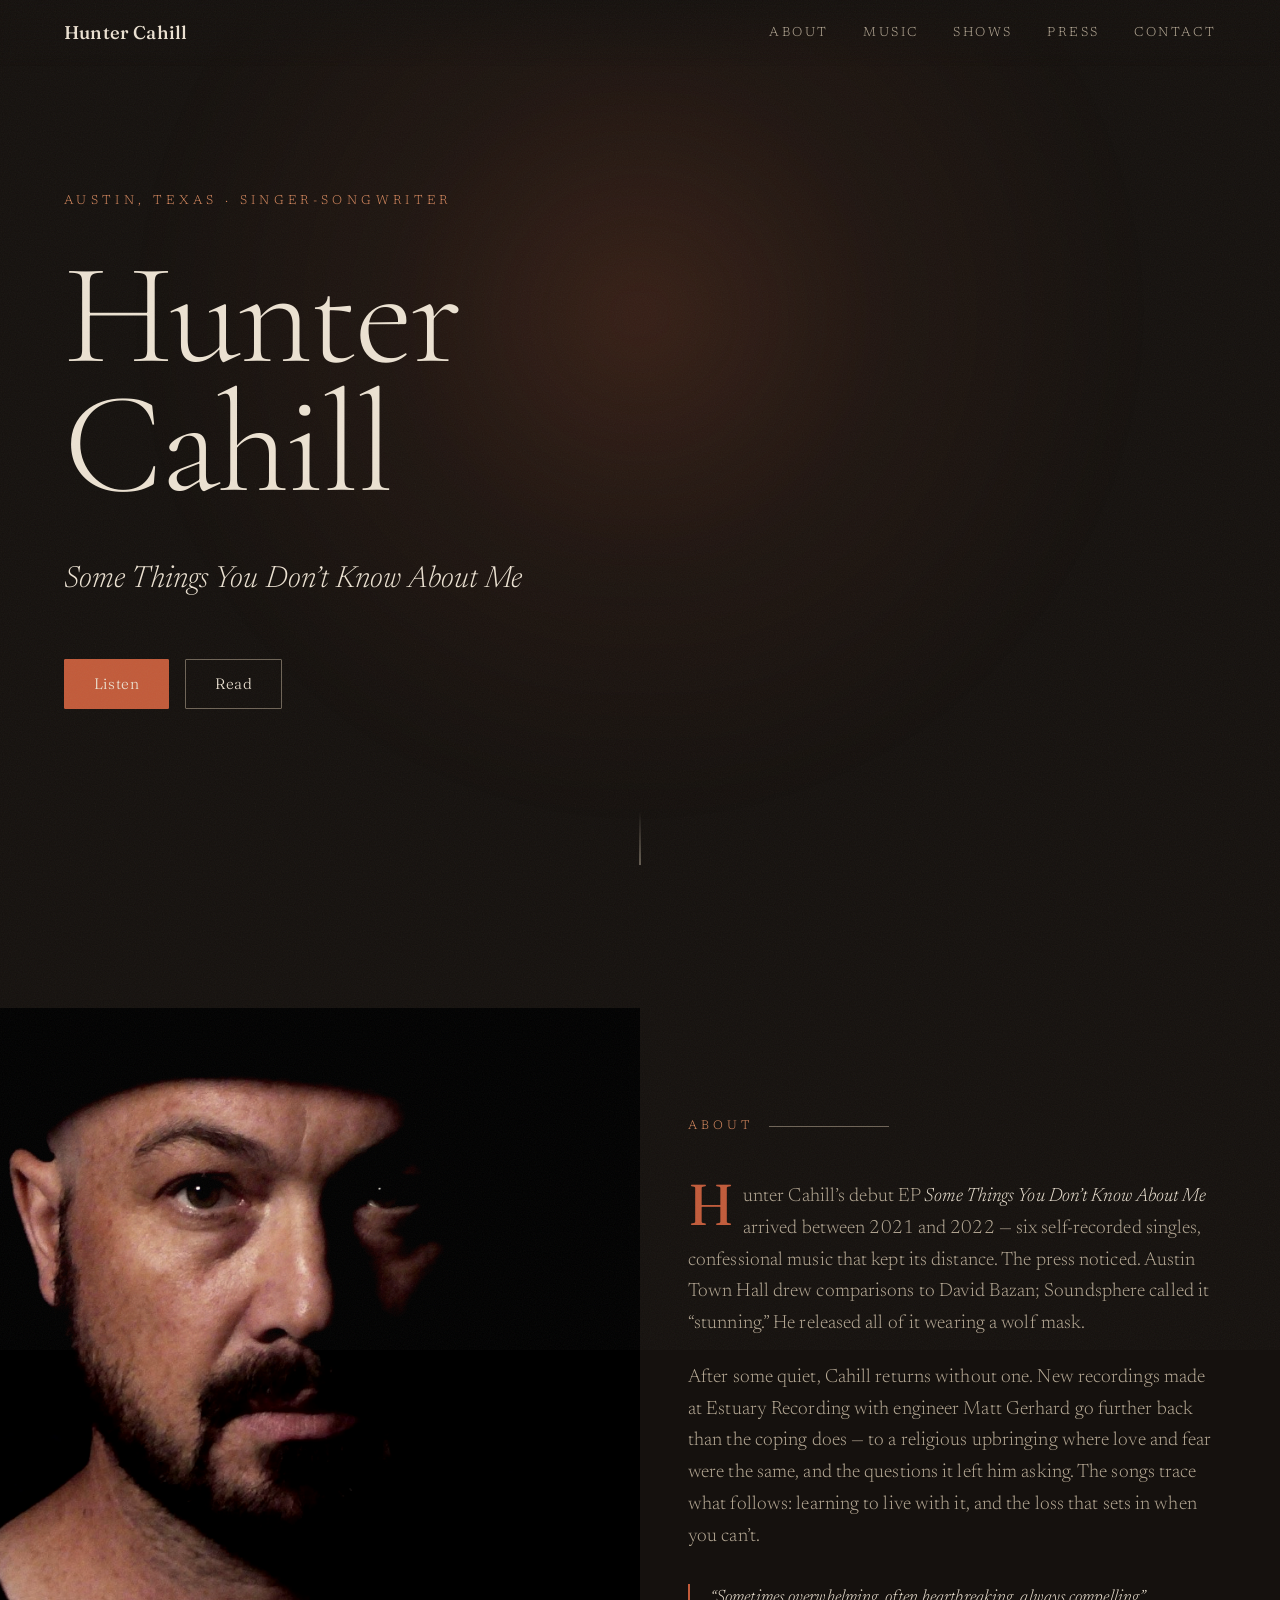
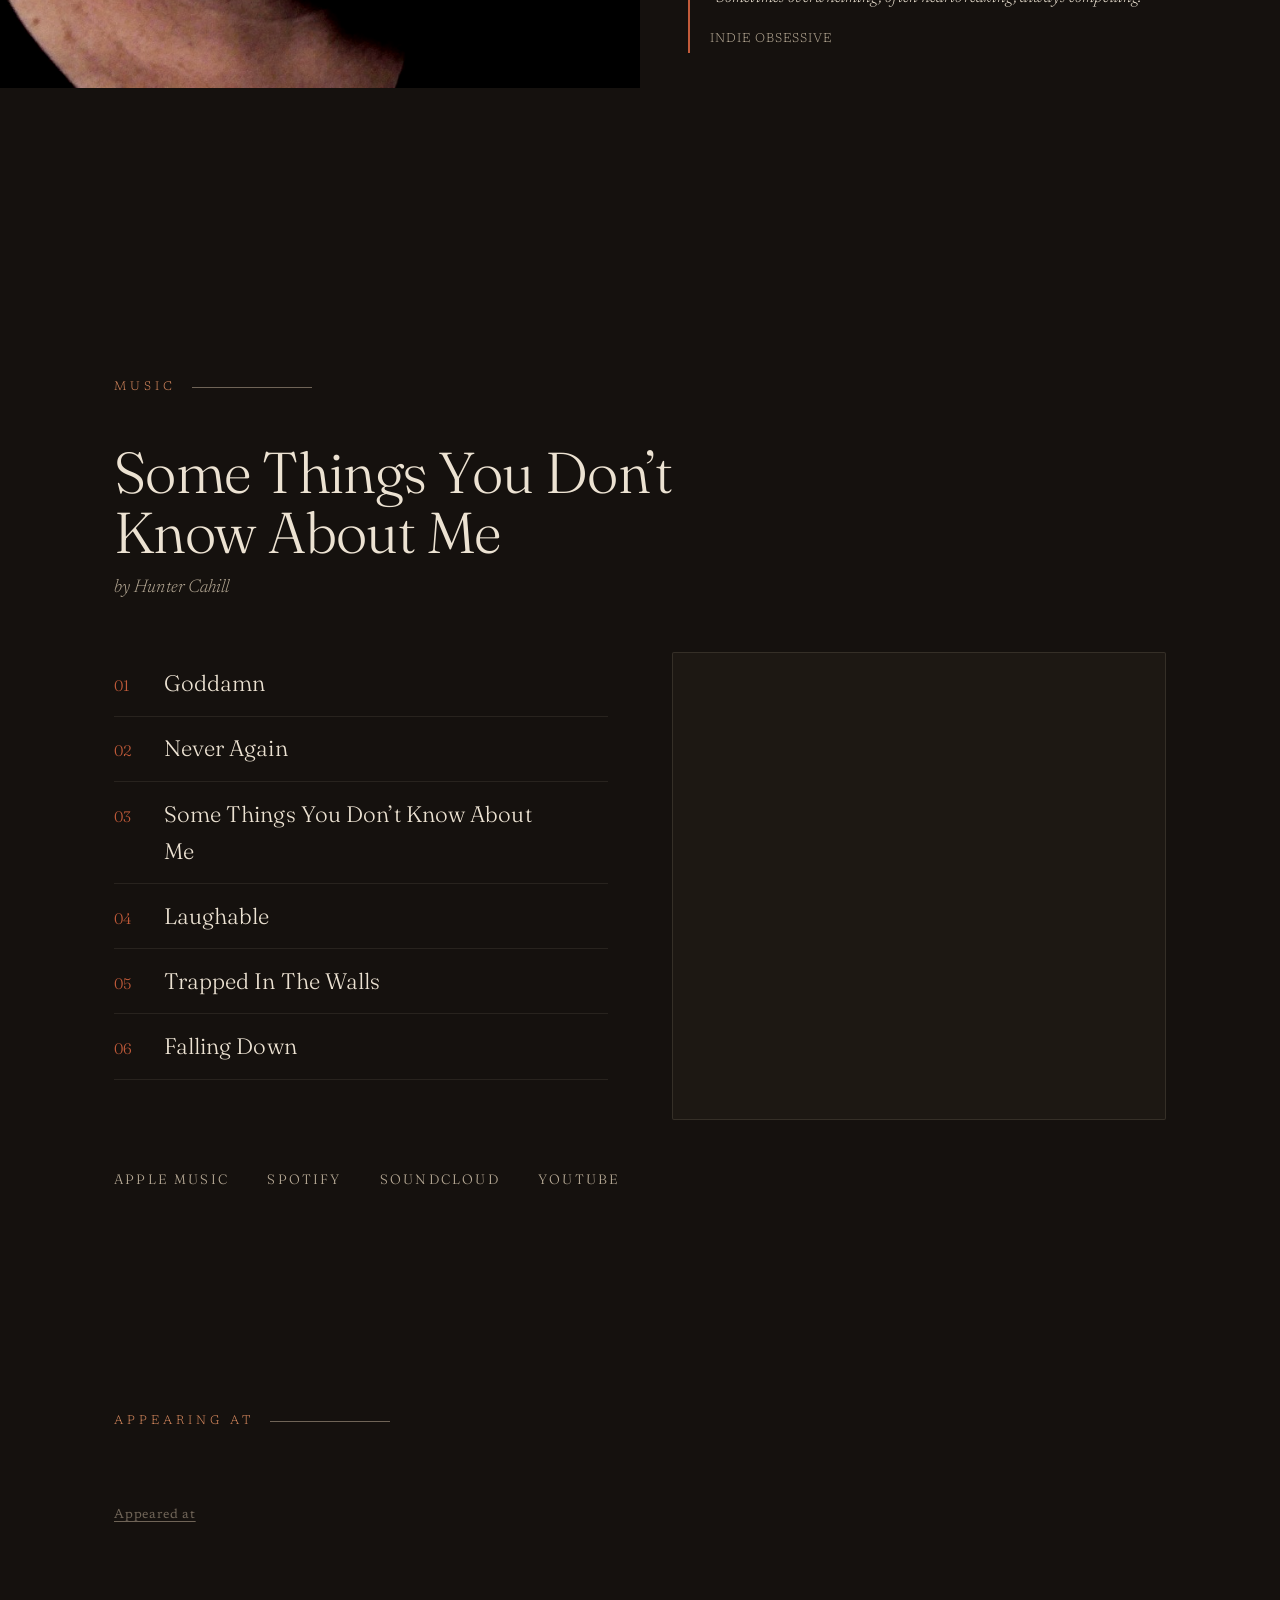
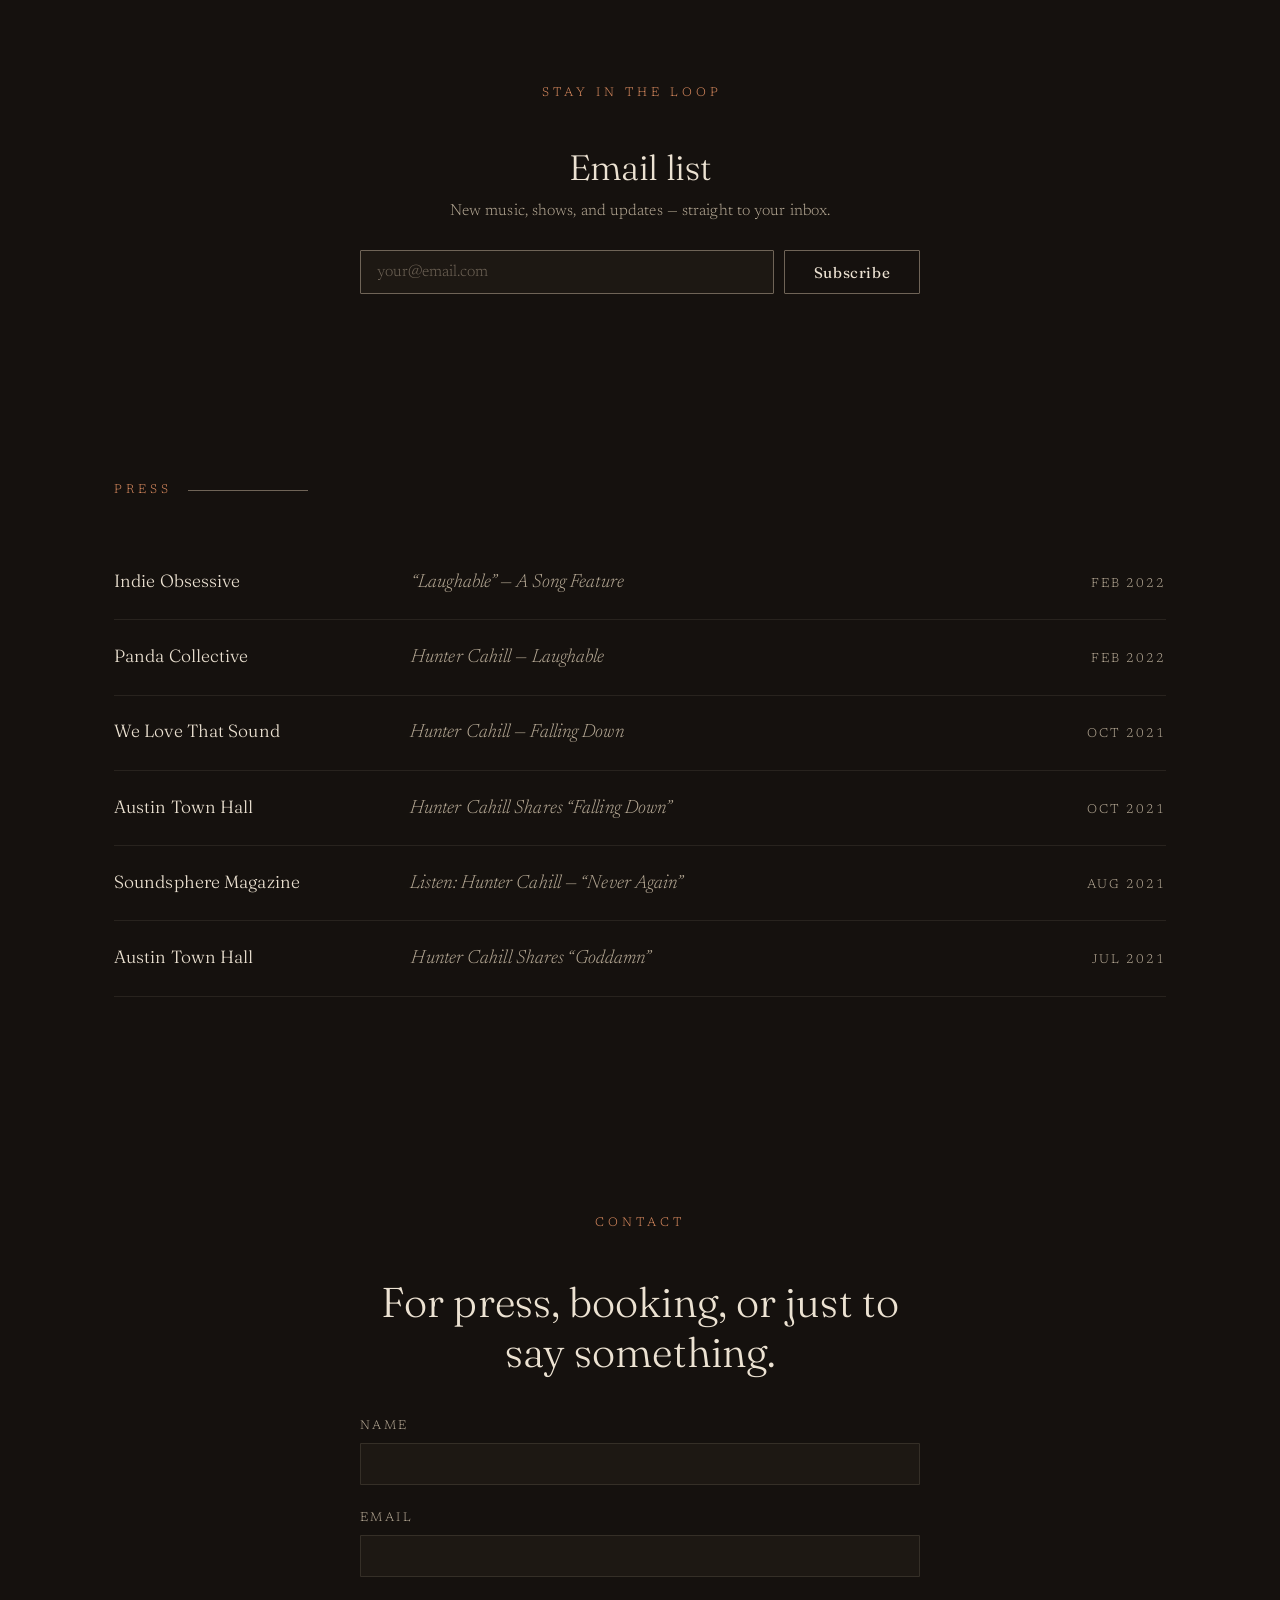
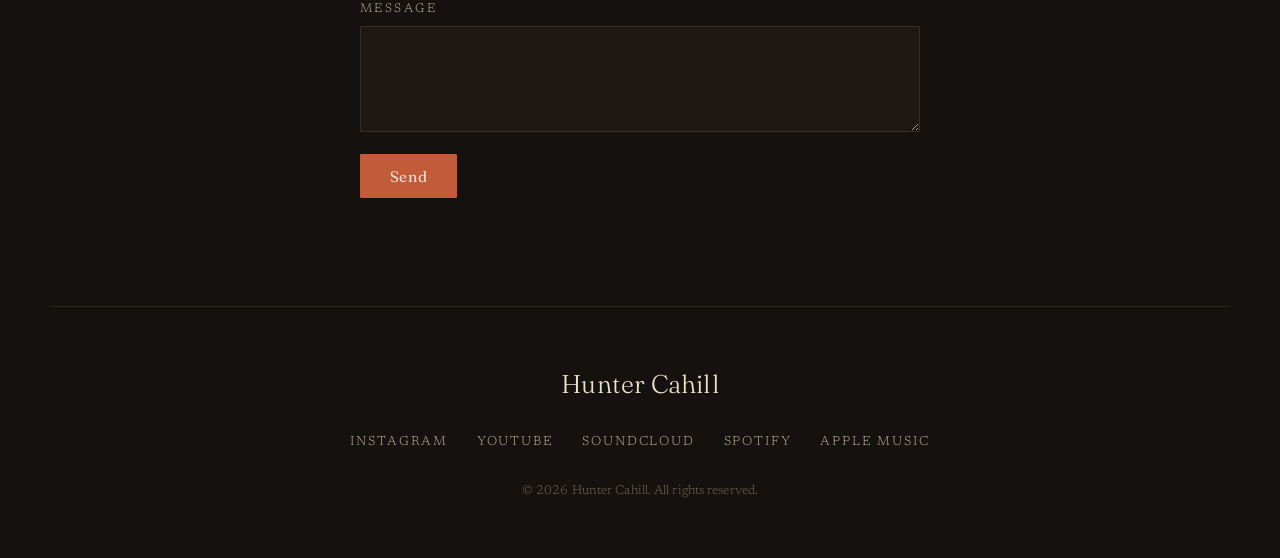
==== commit 44a1b59c: "feat: Google Sheets email signup, newsletter styling, press date fix - Replace Kit embed with custom" ====
--- a/index.html
+++ b/index.html
@@ -162,7 +162,17 @@
     <!-- Newsletter -->
     <section class="section newsletter" id="newsletter">
       <p class="section__label">Stay in the loop</p>
-      <script async data-uid="db695a7a7a" src="https://hunter-cahill.kit.com/db695a7a7a/index.js"></script>
+      <div class="newsletter__wrap">
+        <h2 class="newsletter__heading">Email list</h2>
+        <p class="newsletter__sub">New music, shows, and updates — straight to your inbox.</p>
+        <form class="newsletter__form" id="newsletter-form" novalidate>
+          <div class="newsletter__row">
+            <input class="newsletter__input" type="email" name="email" placeholder="your@email.com" required autocomplete="email" />
+            <button class="newsletter__btn btn btn--ghost" type="submit">Subscribe</button>
+          </div>
+          <p class="newsletter__msg" id="newsletter-msg" aria-live="polite"></p>
+        </form>
+      </div>
     </section>
 
     <!-- Press -->
@@ -271,5 +281,30 @@
 
   <script src="https://w.soundcloud.com/player/api.js"></script>
   <script src="/js/main.js" defer></script>
+  <script>
+    (function () {
+      var SCRIPT_URL = 'https://script.google.com/macros/s/AKfycbwRGI6m2NEzIvwwI9YsKmlcKbLCpyrGjQQumZRkx_yQl4EyxymBjJD5WbU8S3xqtOjTYA/exec';
+      var form = document.getElementById('newsletter-form');
+      var msg  = document.getElementById('newsletter-msg');
+      if (!form) return;
+      form.addEventListener('submit', function (e) {
+        e.preventDefault();
+        var email = form.email.value.trim();
+        if (!email) return;
+        msg.textContent = 'Submitting…';
+        fetch(SCRIPT_URL, {
+          method: 'POST',
+          mode: 'no-cors',
+          headers: { 'Content-Type': 'application/json' },
+          body: JSON.stringify({ email: email })
+        }).then(function () {
+          form.reset();
+          msg.textContent = "You’re on the list.";
+        }).catch(function () {
+          msg.textContent = 'Something went wrong. Try again or email huntercahill@gmail.com.';
+        });
+      });
+    }());
+  </script>
 </body>
 </html>
--- a/css/styles.css
+++ b/css/styles.css
@@ -388,7 +388,7 @@
   font-size: 0.8rem;
   text-transform: uppercase;
   letter-spacing: 0.16em;
-  color: var(--bone-faint);
+  color: var(--bone-dim);
   white-space: nowrap;
 }
 
@@ -775,132 +775,49 @@
 .lyrics-modal__body p { margin-bottom: 1.4rem; }
 .lyrics-modal__body p:last-child { margin-bottom: 0; }
 
-/* ---- Kit newsletter form ----------------------------------- */
-[data-uid="db695a7a7a"] {
-  background: transparent !important;
-  border: none !important;
-  box-shadow: none !important;
-  border-radius: 0 !important;
-  padding: 0 !important;
-  max-width: 560px !important;
-  font-family: var(--font-body) !important;
-}
-[data-uid="db695a7a7a"] [data-element="header"] { margin-bottom: 1.2rem !important; }
-[data-uid="db695a7a7a"] [data-element="header"] * {
-  font-family: var(--font-display) !important;
-  font-weight: 300 !important;
-  font-size: clamp(1.6rem, 3vw, 2.2rem) !important;
-  color: var(--bone) !important;
-  letter-spacing: -0.01em !important;
-  line-height: 1.15 !important;
-  text-align: left !important;
-  background: transparent !important;
-}
-[data-uid="db695a7a7a"] [data-element="subheader"],
-[data-uid="db695a7a7a"] [data-element="subheader"] * {
-  color: var(--bone) !important;
-  font-family: var(--font-body) !important;
-  font-size: 1rem !important;
-  font-weight: 300 !important;
-  text-align: left !important;
-  background: transparent !important;
-}
-[data-uid="db695a7a7a"] [data-element="subheader"] { margin-bottom: 1.6rem !important; }
-[data-uid="db695a7a7a"] [data-style="clean"] {
-  display: flex !important;
-  flex-direction: row !important;
-  flex-wrap: wrap !important;
-  gap: 0.6rem !important;
-  align-items: stretch !important;
-}
-[data-uid="db695a7a7a"] ul.formkit-fields,
-[data-uid="db695a7a7a"] ul.seva-fields {
-  display: contents !important;
-  list-style: none !important;
-  padding: 0 !important;
-  margin: 0 !important;
-}
-[data-uid="db695a7a7a"] .formkit-field {
-  flex: 1 1 220px !important;
-  min-width: 0 !important;
-  width: auto !important;
-}
-[data-uid="db695a7a7a"] .formkit-input {
-  background: var(--ink-2) !important;
-  border: 1px solid var(--bone-faint) !important;
-  border-radius: 1px !important;
-  color: var(--bone) !important;
-  font-family: var(--font-body) !important;
-  font-size: 1rem !important;
-  font-weight: 300 !important;
-  padding: 0.7rem 1rem !important;
-  width: 100% !important;
-  height: 100% !important;
-}
-[data-uid="db695a7a7a"] .formkit-input::placeholder { color: var(--bone-faint) !important; }
-[data-uid="db695a7a7a"] .formkit-input:focus {
-  outline: none !important;
-  border-color: var(--bone-dim) !important;
-}
-[data-uid="db695a7a7a"] [data-element="submit"],
-[data-uid="db695a7a7a"] button[data-element="submit"] {
-  width: auto !important;
-  flex-shrink: 0 !important;
-  align-self: stretch !important;
-}
-[data-uid="db695a7a7a"] .formkit-submit {
-  background: transparent !important;
-  background-color: transparent !important;
-  border: 1px solid var(--ember) !important;
-  border-radius: 1px !important;
-  color: var(--bone) !important;
-  font-family: var(--font-display) !important;
-  font-size: 0.95rem !important;
-  font-weight: 400 !important;
-  letter-spacing: 0.04em !important;
-  padding: 0.7rem 1.8rem !important;
-  width: auto !important;
-  cursor: pointer !important;
-  white-space: nowrap !important;
-  transition: border-color 0.3s, color 0.3s !important;
-}
-[data-uid="db695a7a7a"] .formkit-submit:hover {
-  border-color: var(--ember-soft) !important;
-  color: var(--bone-dim) !important;
-}
-[data-uid="db695a7a7a"] .formkit-submit > span { color: inherit !important; }
-[data-uid="db695a7a7a"] [data-element="guarantee"],
-[data-uid="db695a7a7a"] [data-element="guarantee"] * {
-  color: var(--bone-dim) !important;
-  font-size: 0.78rem !important;
-  text-align: left !important;
-  background: transparent !important;
-}
-[data-uid="db695a7a7a"] [data-element="guarantee"] { margin-top: 0.8rem !important; }
-[data-uid="db695a7a7a"] .formkit-powered-by-convertkit-container { display: none !important; }
-[data-uid="db695a7a7a"] [data-element="success"],
-[data-uid="db695a7a7a"] [data-element="success"] * {
-  background: transparent !important;
-  background-color: transparent !important;
-  color: var(--bone) !important;
-  font-family: var(--font-body) !important;
-  font-weight: 300 !important;
-  text-align: left !important;
-  border: none !important;
-  border-radius: 0 !important;
-  box-shadow: none !important;
-}
-[data-uid="db695a7a7a"] .formkit-alert,
-[data-uid="db695a7a7a"] .formkit-alert-success {
-  background: transparent !important;
-  background-color: transparent !important;
-  border: 1px solid var(--ember) !important;
-  border-radius: 1px !important;
-  color: var(--bone) !important;
-  padding: 0.9rem 1.2rem !important;
-  font-family: var(--font-body) !important;
-  font-size: 1rem !important;
-  font-weight: 300 !important;
+/* ---- Newsletter form --------------------------------------- */
+.newsletter { padding-top: clamp(2.5rem, 5vh, 4rem); padding-bottom: clamp(2.5rem, 5vh, 4rem); display: flex; flex-direction: column; align-items: center; text-align: center; }
+.newsletter .section__label { align-self: center; }
+.newsletter__wrap { max-width: 560px; width: 100%; }
+.newsletter__heading {
+  font-family: var(--font-display);
+  font-weight: 300;
+  font-size: clamp(1.6rem, 3vw, 2.2rem);
+  letter-spacing: -0.01em;
+  line-height: 1.15;
+  margin-bottom: 0.6rem;
+}
+.newsletter__sub {
+  color: var(--bone-dim);
+  font-size: 1rem;
+  font-weight: 300;
+  margin-bottom: 1.6rem;
+}
+.newsletter__row {
+  display: flex;
+  flex-wrap: wrap;
+  gap: 0.6rem;
+  align-items: stretch;
+}
+.newsletter__input {
+  flex: 1 1 220px;
+  background: var(--ink-2);
+  border: 1px solid var(--bone-faint);
+  border-radius: 1px;
+  color: var(--bone);
+  font-family: var(--font-body);
+  font-size: 1rem;
+  font-weight: 300;
+  padding: 0.7rem 1rem;
+}
+.newsletter__input::placeholder { color: var(--bone-faint); }
+.newsletter__input:focus { outline: none; border-color: var(--bone-dim); }
+.newsletter__btn { flex-shrink: 0; }
+.newsletter__msg {
+  margin-top: 0.8rem;
+  font-size: 0.9rem;
+  color: var(--bone-dim);
+  min-height: 1.4em;
 }
 
 /* ---- Reduced motion ---------------------------------------- */
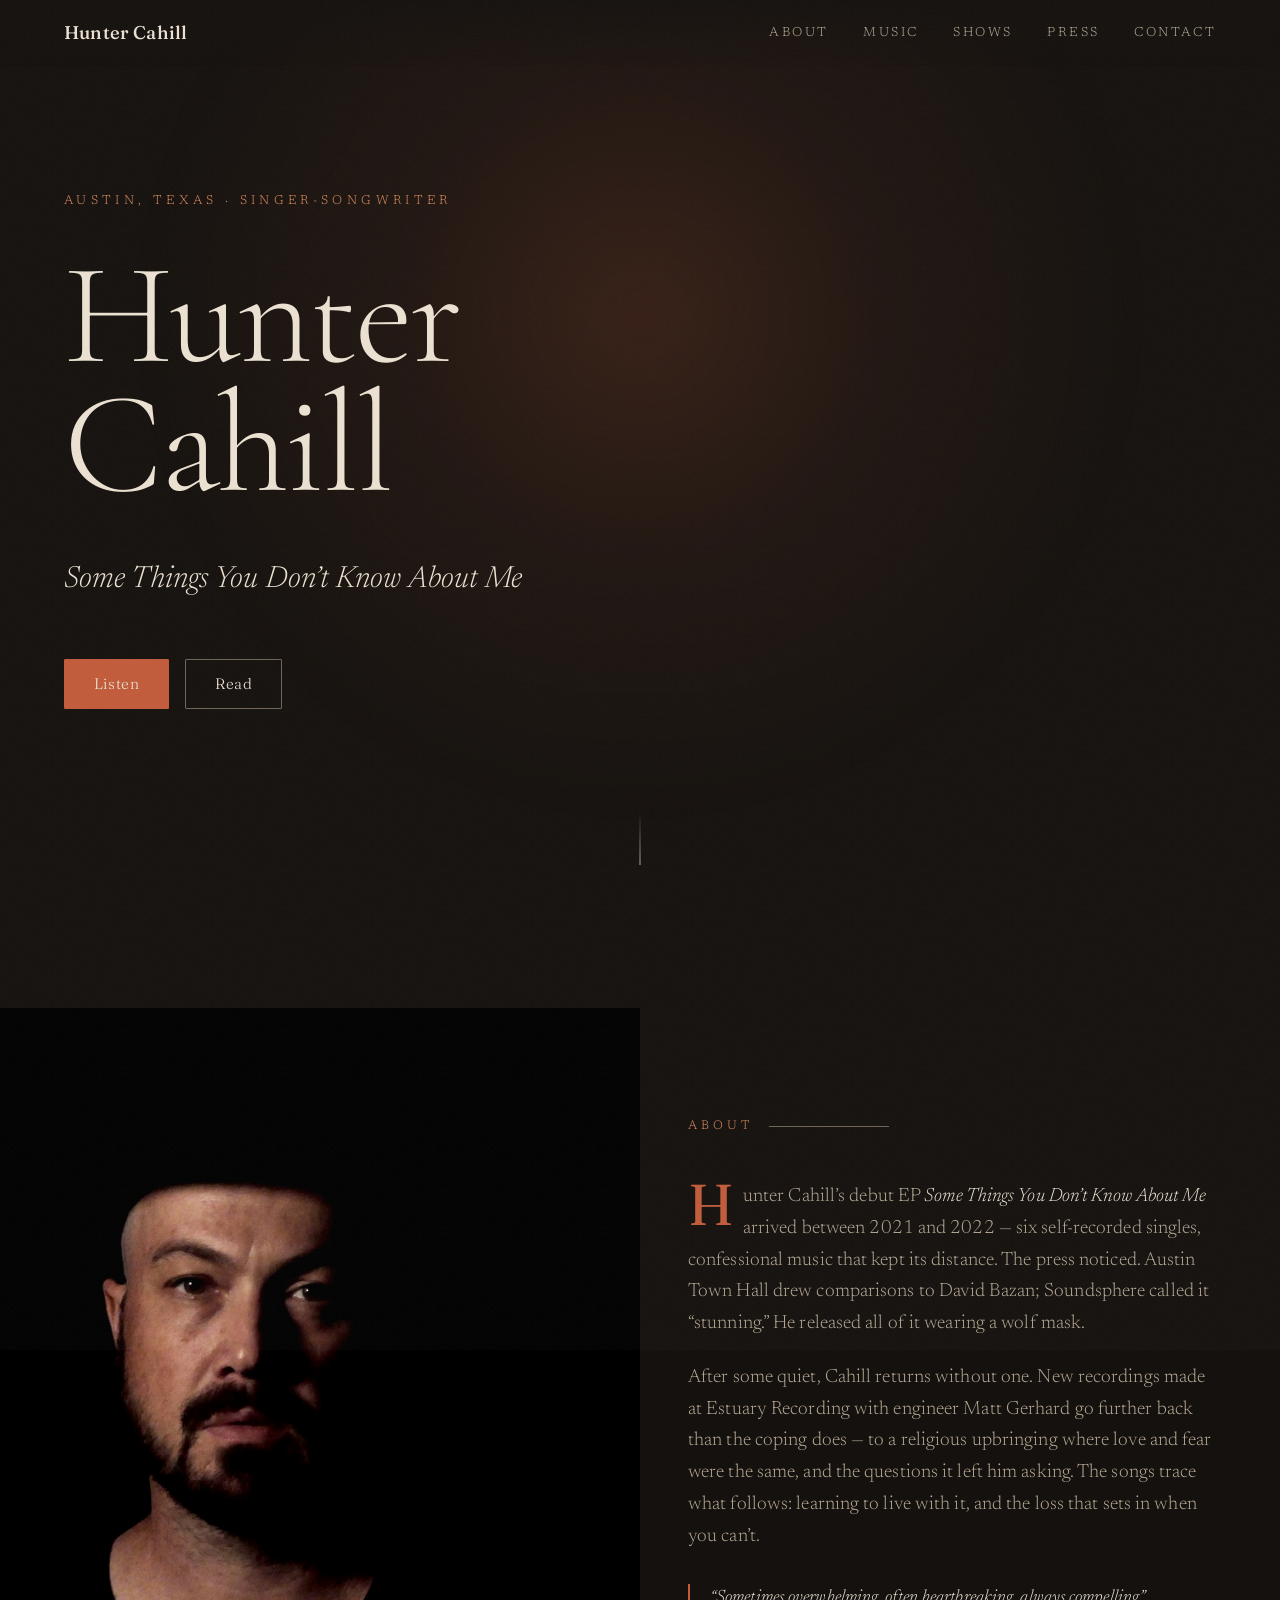
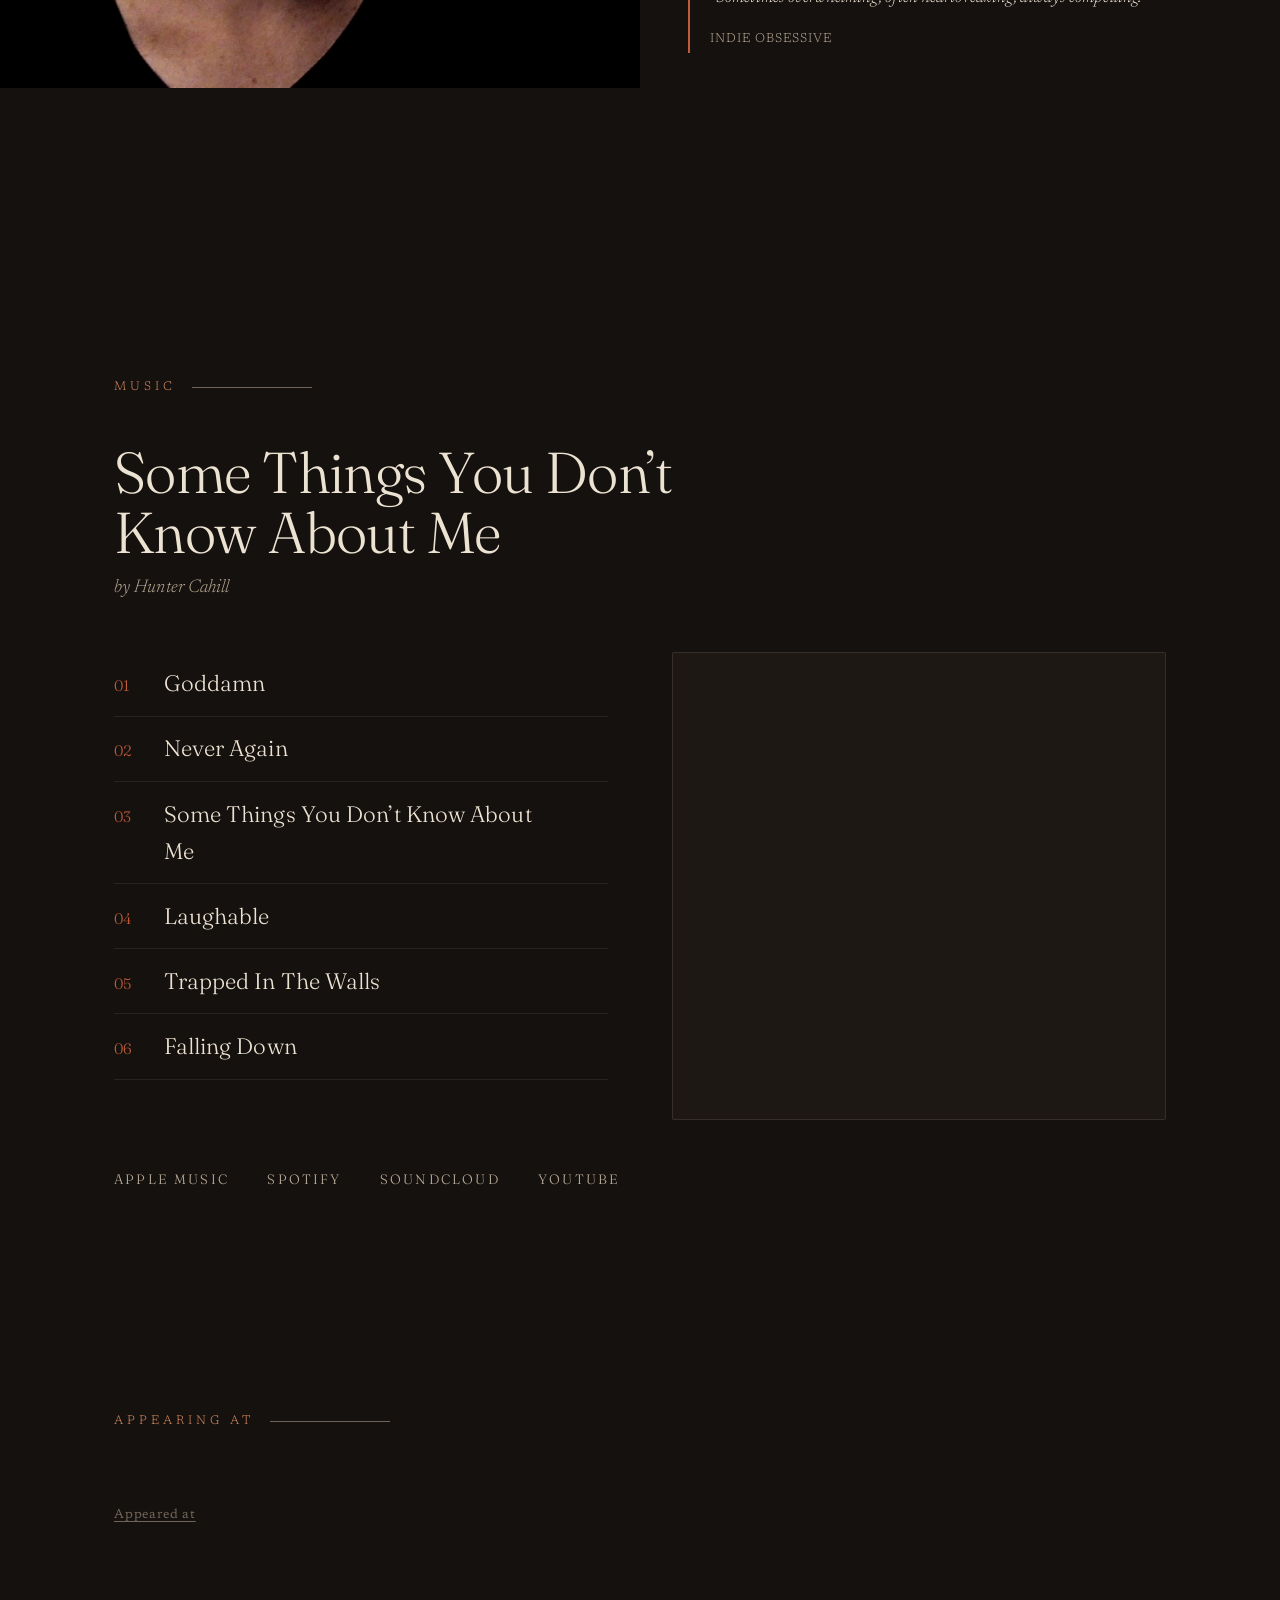
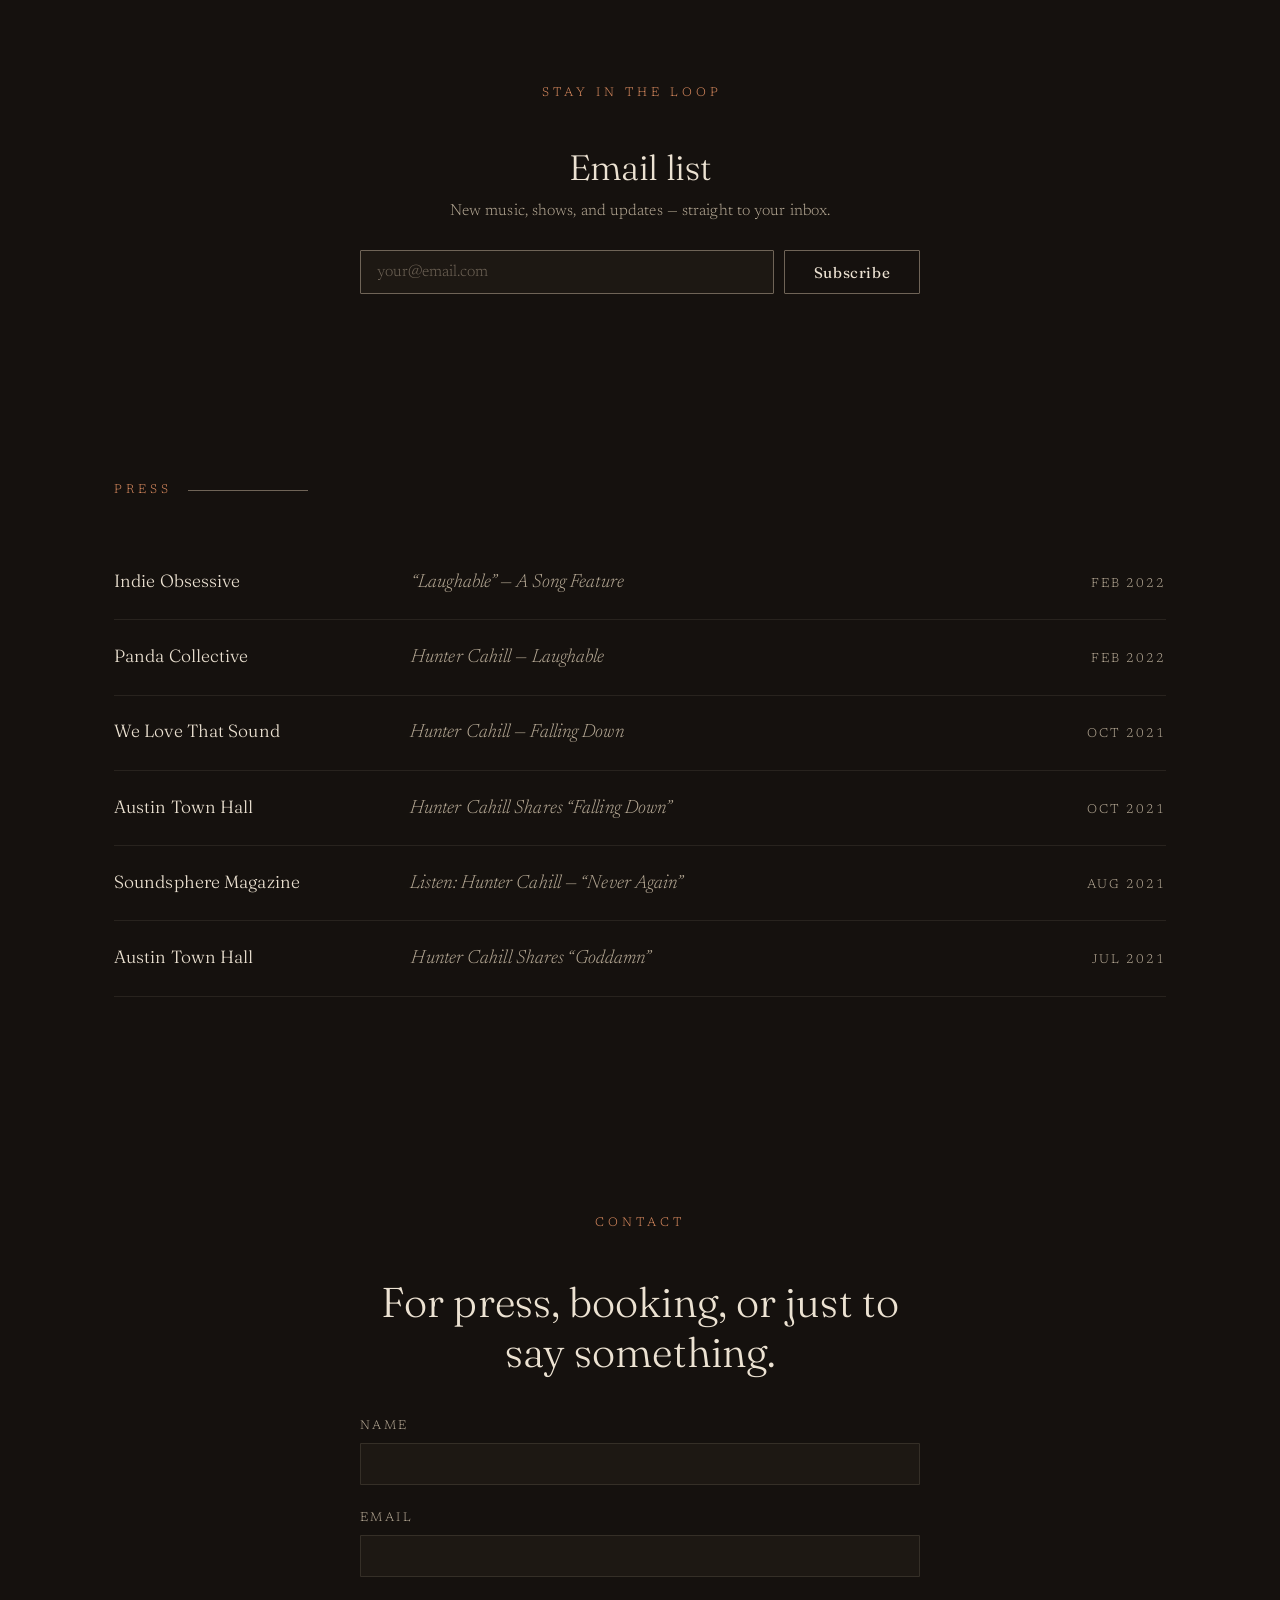
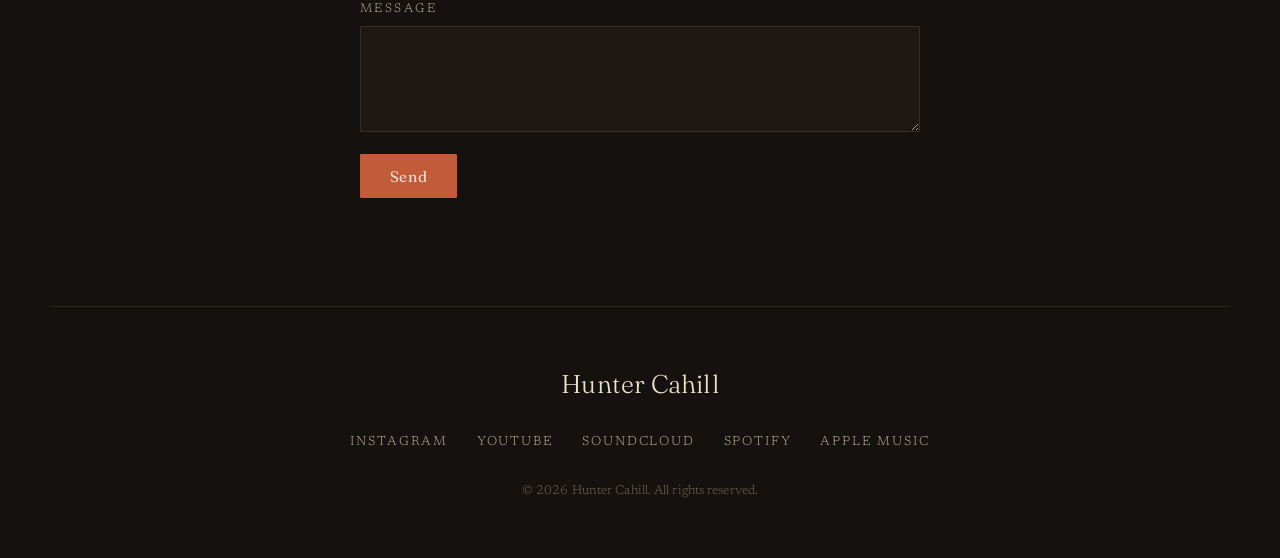
==== commit dd7e5745: "refine: swap about photo to Hunter-Cahill-2026-03" ====
--- a/index.html
+++ b/index.html
@@ -67,8 +67,8 @@
 
     <!-- About -->
     <section class="section about" id="about">
-      <a class="about__photo-link" href="/assets/img/Hunter-Cahill-2026-01.jpg" target="_blank" rel="noopener" aria-label="Hunter Cahill photo (full resolution)">
-        <img class="about__photo" src="/assets/img/Hunter-Cahill-2026-01-web.jpg" alt="Hunter Cahill" />
+      <a class="about__photo-link" href="/assets/img/Hunter-Cahill-2026-03.jpg" target="_blank" rel="noopener" aria-label="Hunter Cahill photo (full resolution)">
+        <img class="about__photo" src="/assets/img/Hunter-Cahill-2026-03-web.jpg" alt="Hunter Cahill" />
       </a>
       <div class="about__content">
         <p class="section__label">About</p>
--- a/css/styles.css
+++ b/css/styles.css
@@ -768,9 +768,9 @@
   font-family: var(--font-body);
   font-style: italic;
   font-weight: 300;
-  font-size: 1rem;
+  font-size: 1.3rem;
   line-height: 1.9;
-  color: var(--bone-dim);
+  color: var(--bone);
 }
 .lyrics-modal__body p { margin-bottom: 1.4rem; }
 .lyrics-modal__body p:last-child { margin-bottom: 0; }
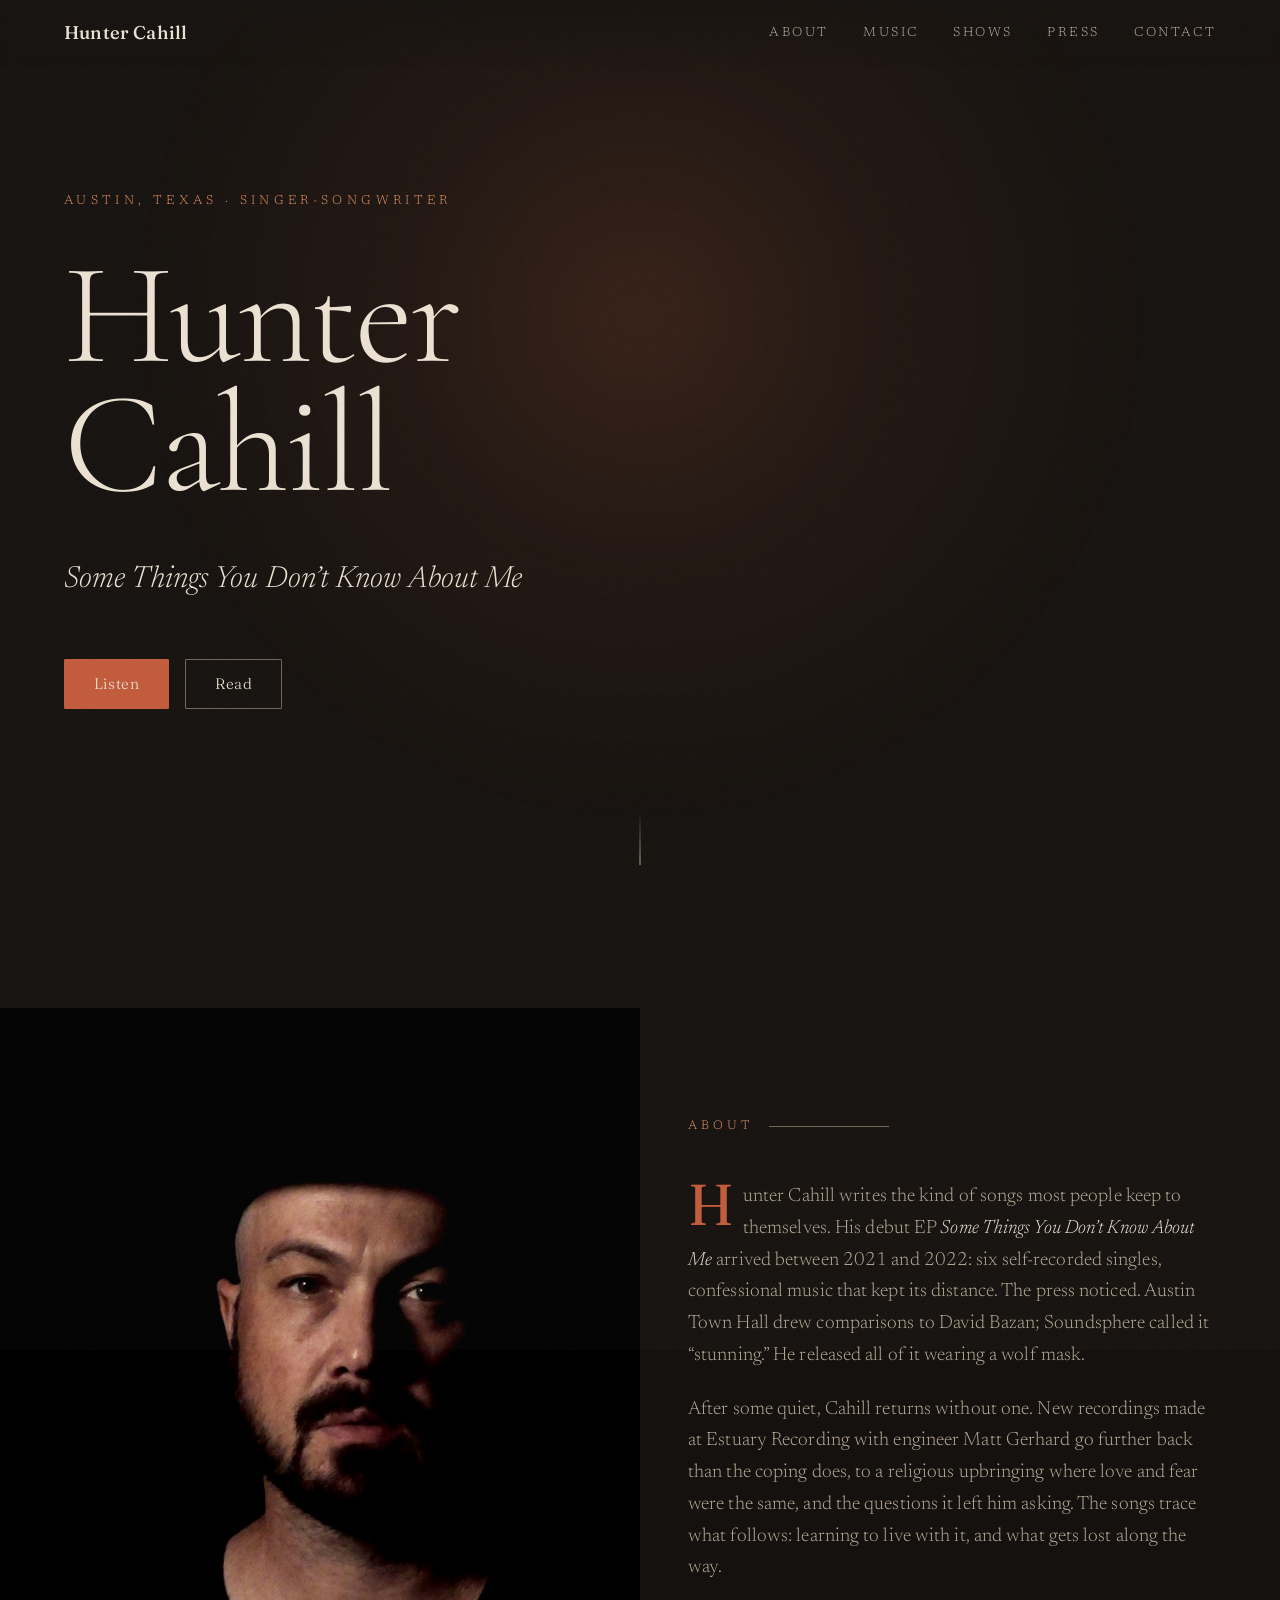
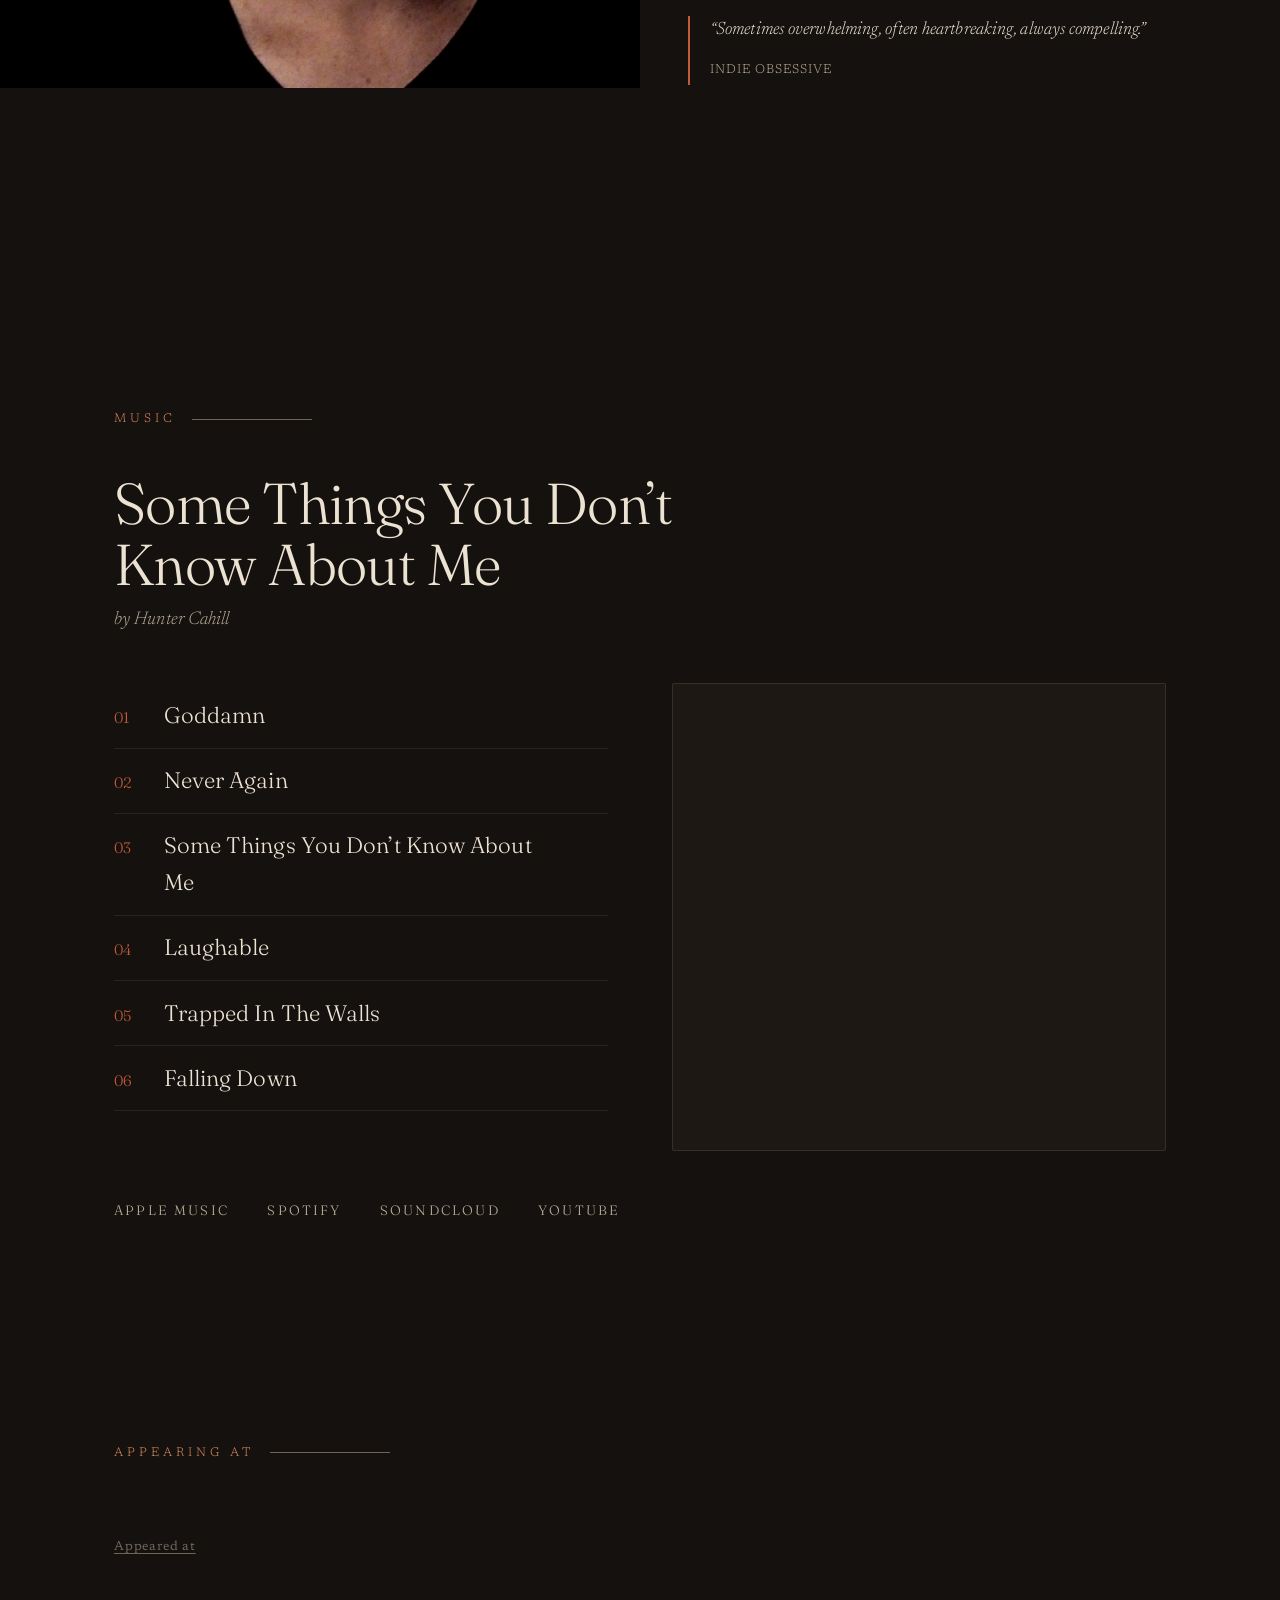
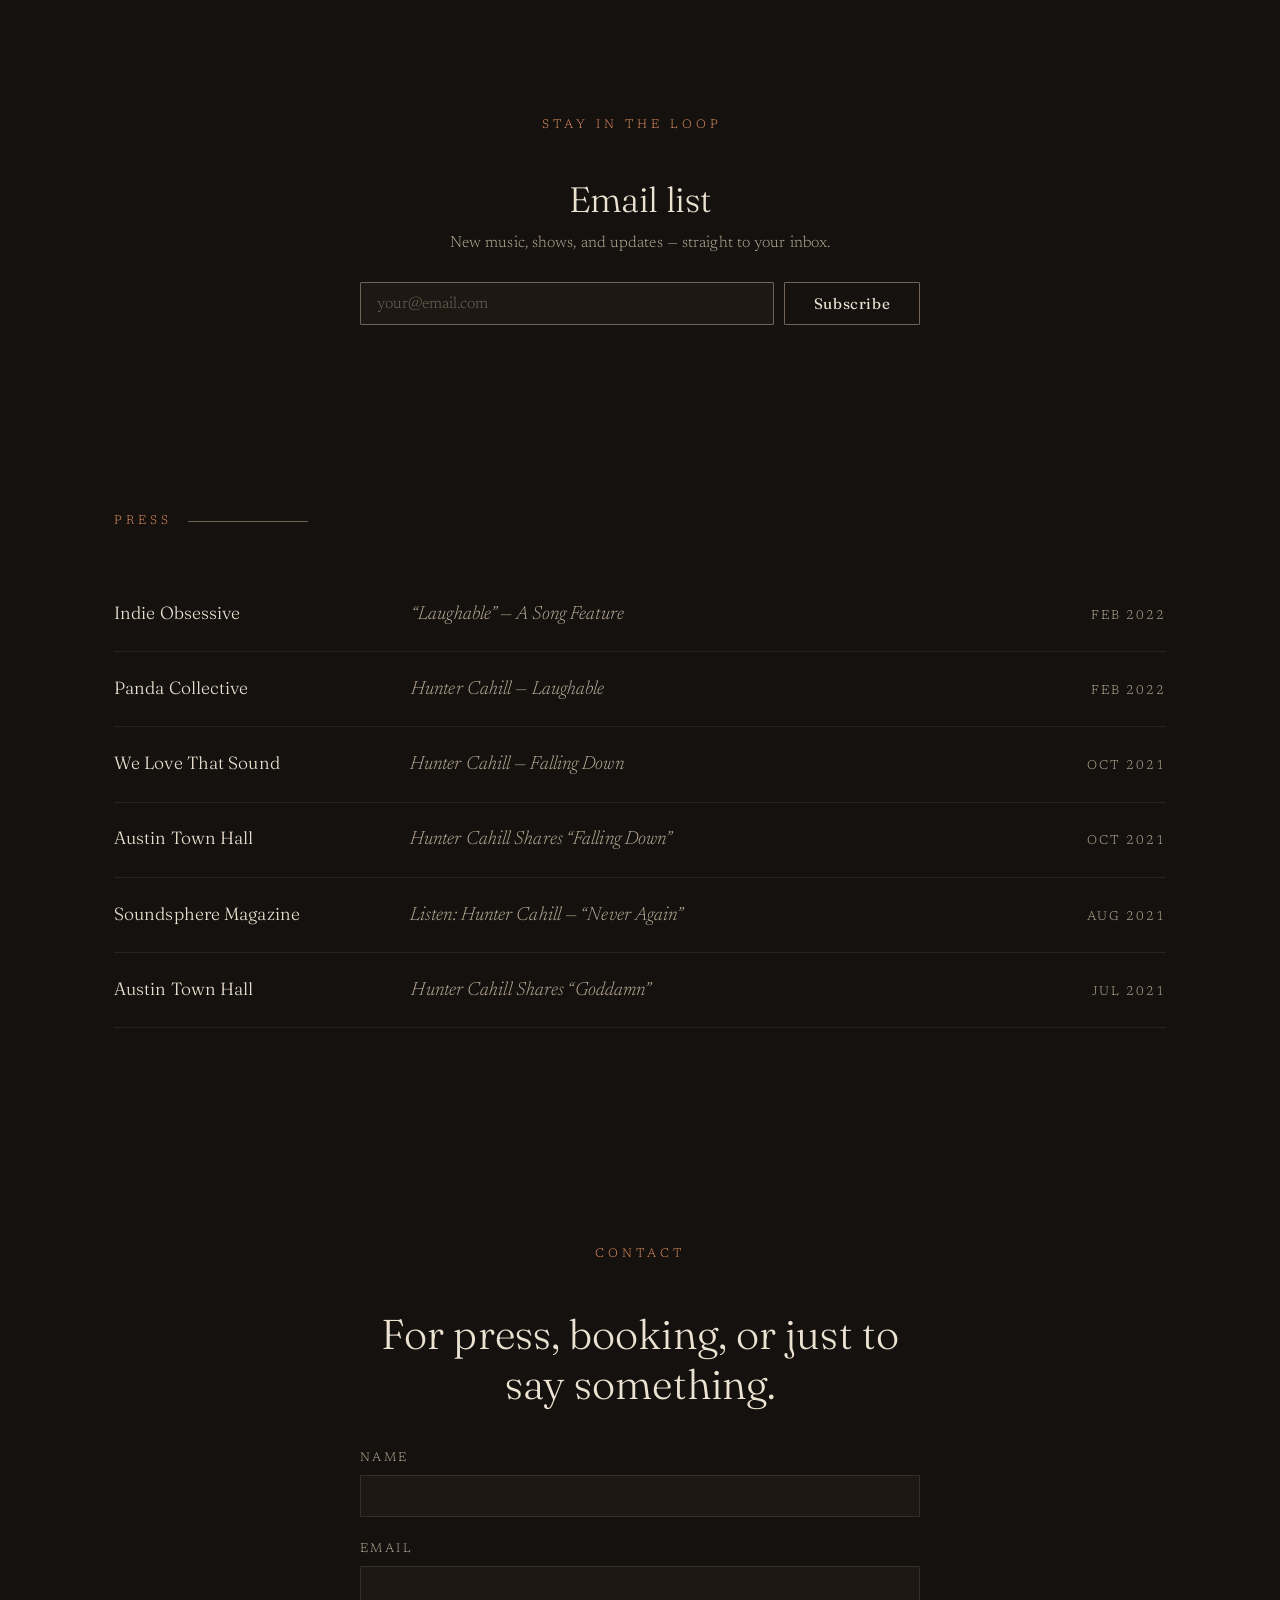
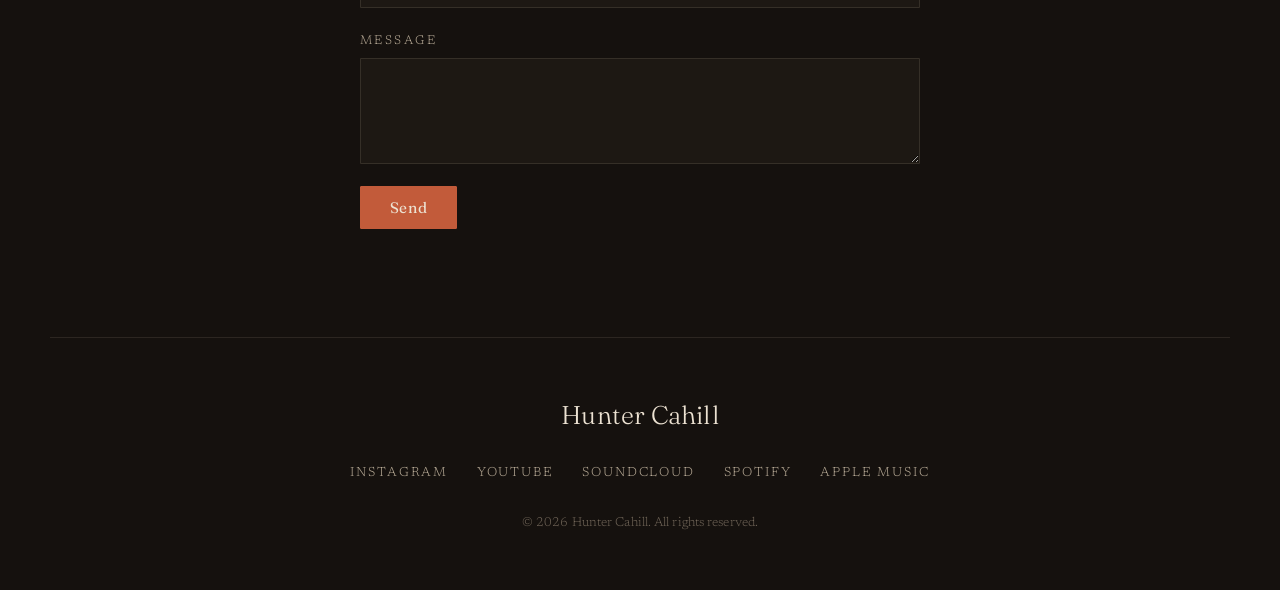
==== commit e2b9fbdc: "Update About bio: new opening line, fix closing line, remove em dashes Co-Authored-By: Claude Fable " ====
--- a/index.html
+++ b/index.html
@@ -73,8 +73,8 @@
       <div class="about__content">
         <p class="section__label">About</p>
         <div class="about__body">
-          <p><span class="dropcap">H</span>unter Cahill&rsquo;s debut EP <em>Some Things You Don&rsquo;t Know About Me</em> arrived between 2021 and 2022 &mdash; six self-recorded singles, confessional music that kept its distance. The press noticed. Austin Town Hall drew comparisons to David Bazan; Soundsphere called it &ldquo;stunning.&rdquo; He released all of it wearing a wolf mask.</p>
-          <p>After some quiet, Cahill returns without one. New recordings made at Estuary Recording with engineer Matt Gerhard go further back than the coping does &mdash; to a religious upbringing where love and fear were the same, and the questions it left him asking. The songs trace what follows: learning to live with it, and the loss that sets in when you can&rsquo;t.</p>
+          <p><span class="dropcap">H</span>unter Cahill writes the kind of songs most people keep to themselves. His debut EP <em>Some Things You Don&rsquo;t Know About Me</em> arrived between 2021 and 2022: six self-recorded singles, confessional music that kept its distance. The press noticed. Austin Town Hall drew comparisons to David Bazan; Soundsphere called it &ldquo;stunning.&rdquo; He released all of it wearing a wolf mask.</p>
+          <p>After some quiet, Cahill returns without one. New recordings made at Estuary Recording with engineer Matt Gerhard go further back than the coping does, to a religious upbringing where love and fear were the same, and the questions it left him asking. The songs trace what follows: learning to live with it, and what gets lost along the way.</p>
           <blockquote>
             <p>&ldquo;Sometimes overwhelming, often heartbreaking, always compelling.&rdquo;</p>
             <cite>Indie Obsessive</cite>
--- a/css/styles.css
+++ b/css/styles.css
@@ -239,7 +239,7 @@
   width: 100%;
   height: 100%;
   object-fit: cover;
-  object-position: 25% center;
+  object-position: 20% center;
   filter: sepia(0.18) contrast(1.06);
   display: block;
 }
@@ -642,7 +642,6 @@
 @media (min-width: 821px) and (max-width: 1280px) {
   .about { overflow: visible; grid-template-columns: 1fr minmax(460px, 1fr); }
   .about__photo-link { height: 680px; align-self: start; overflow: hidden; }
-  .about__photo { object-position: center center; }
 }
 
 /* ---- Tracklist lyrics button -------------------------------- */
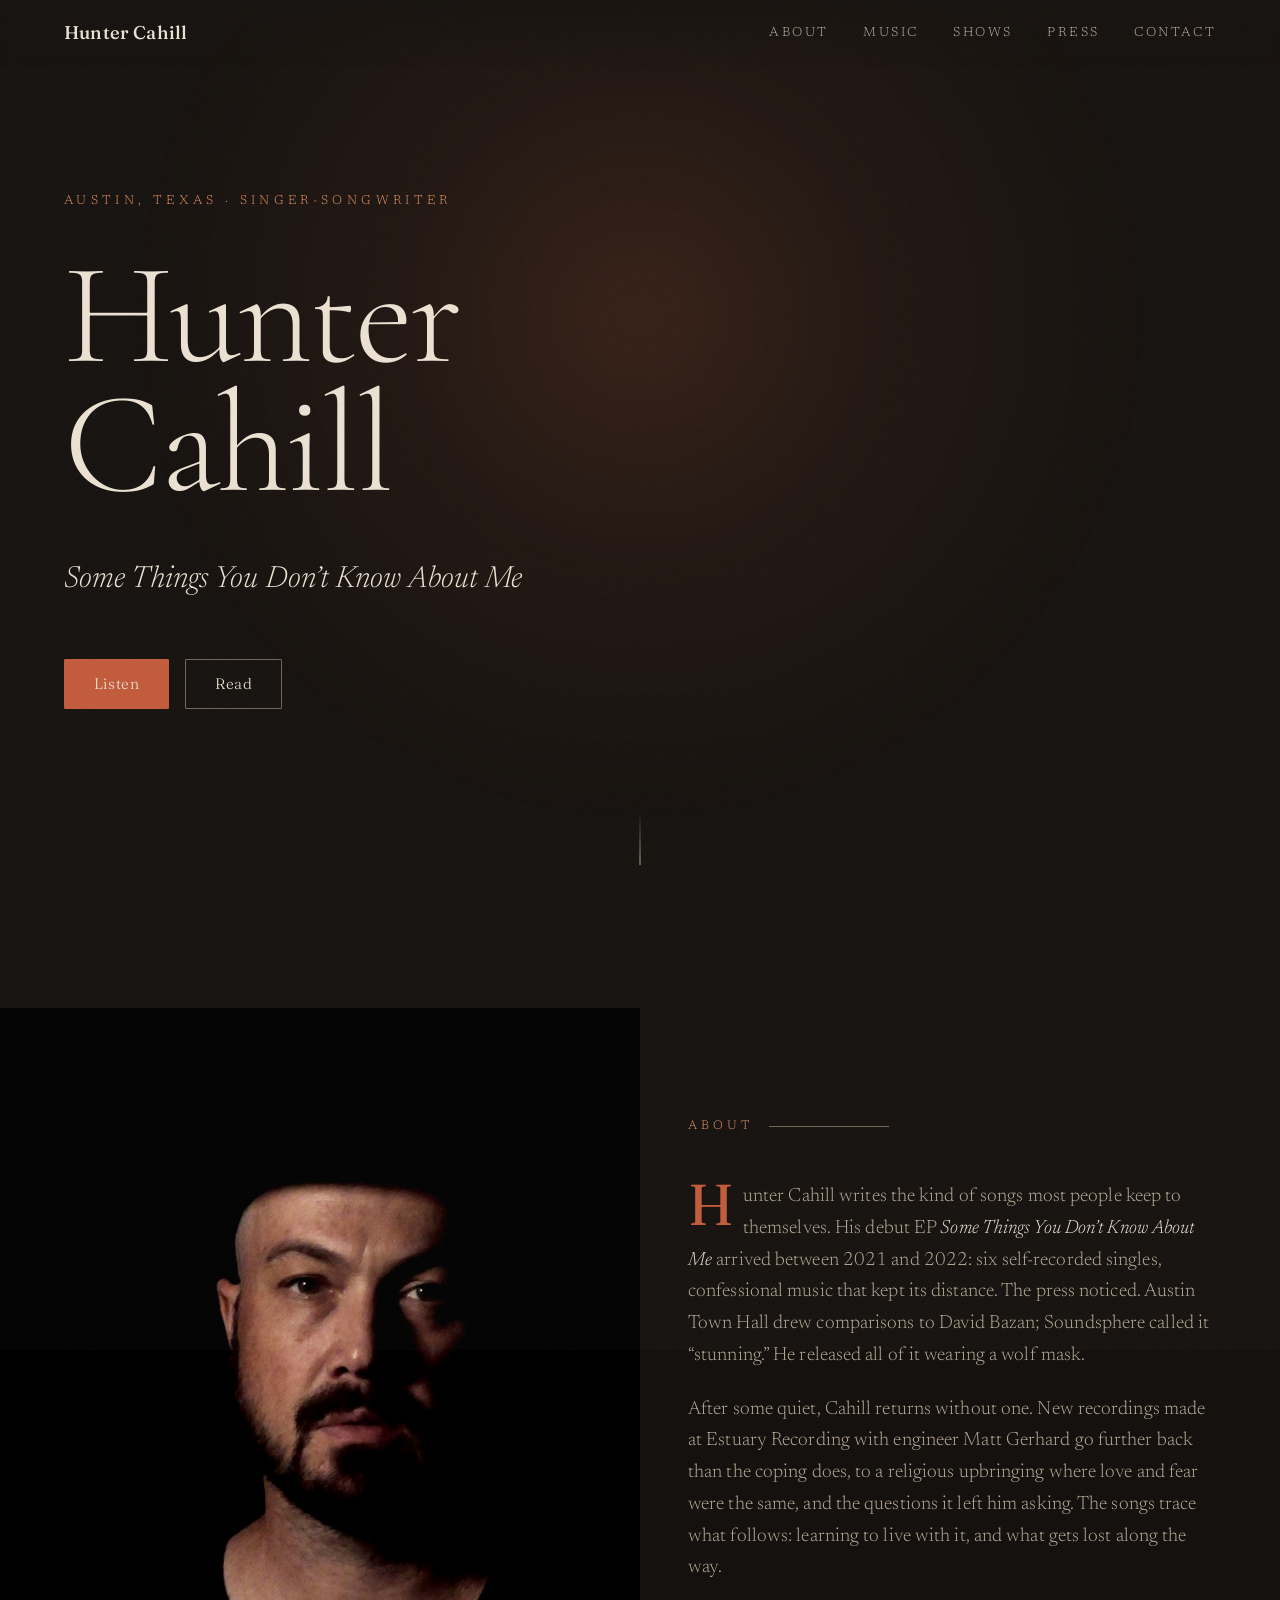
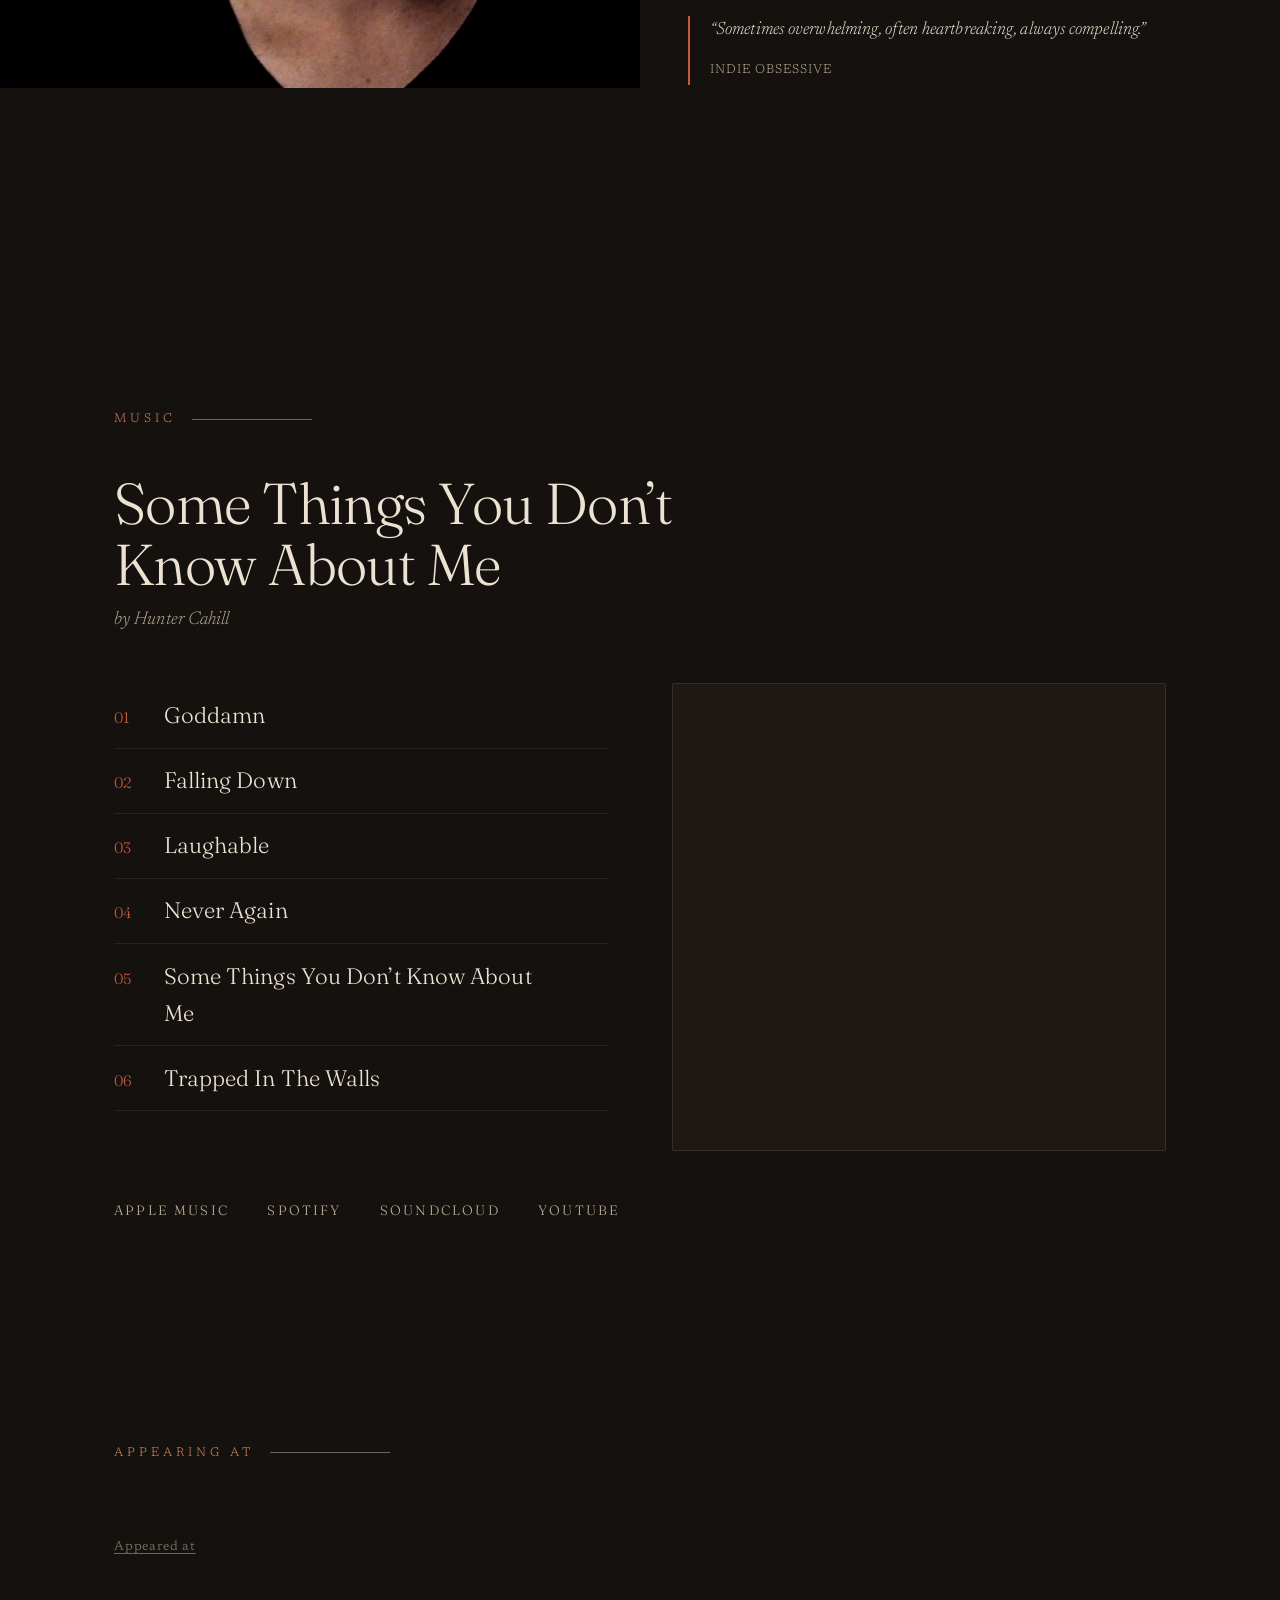
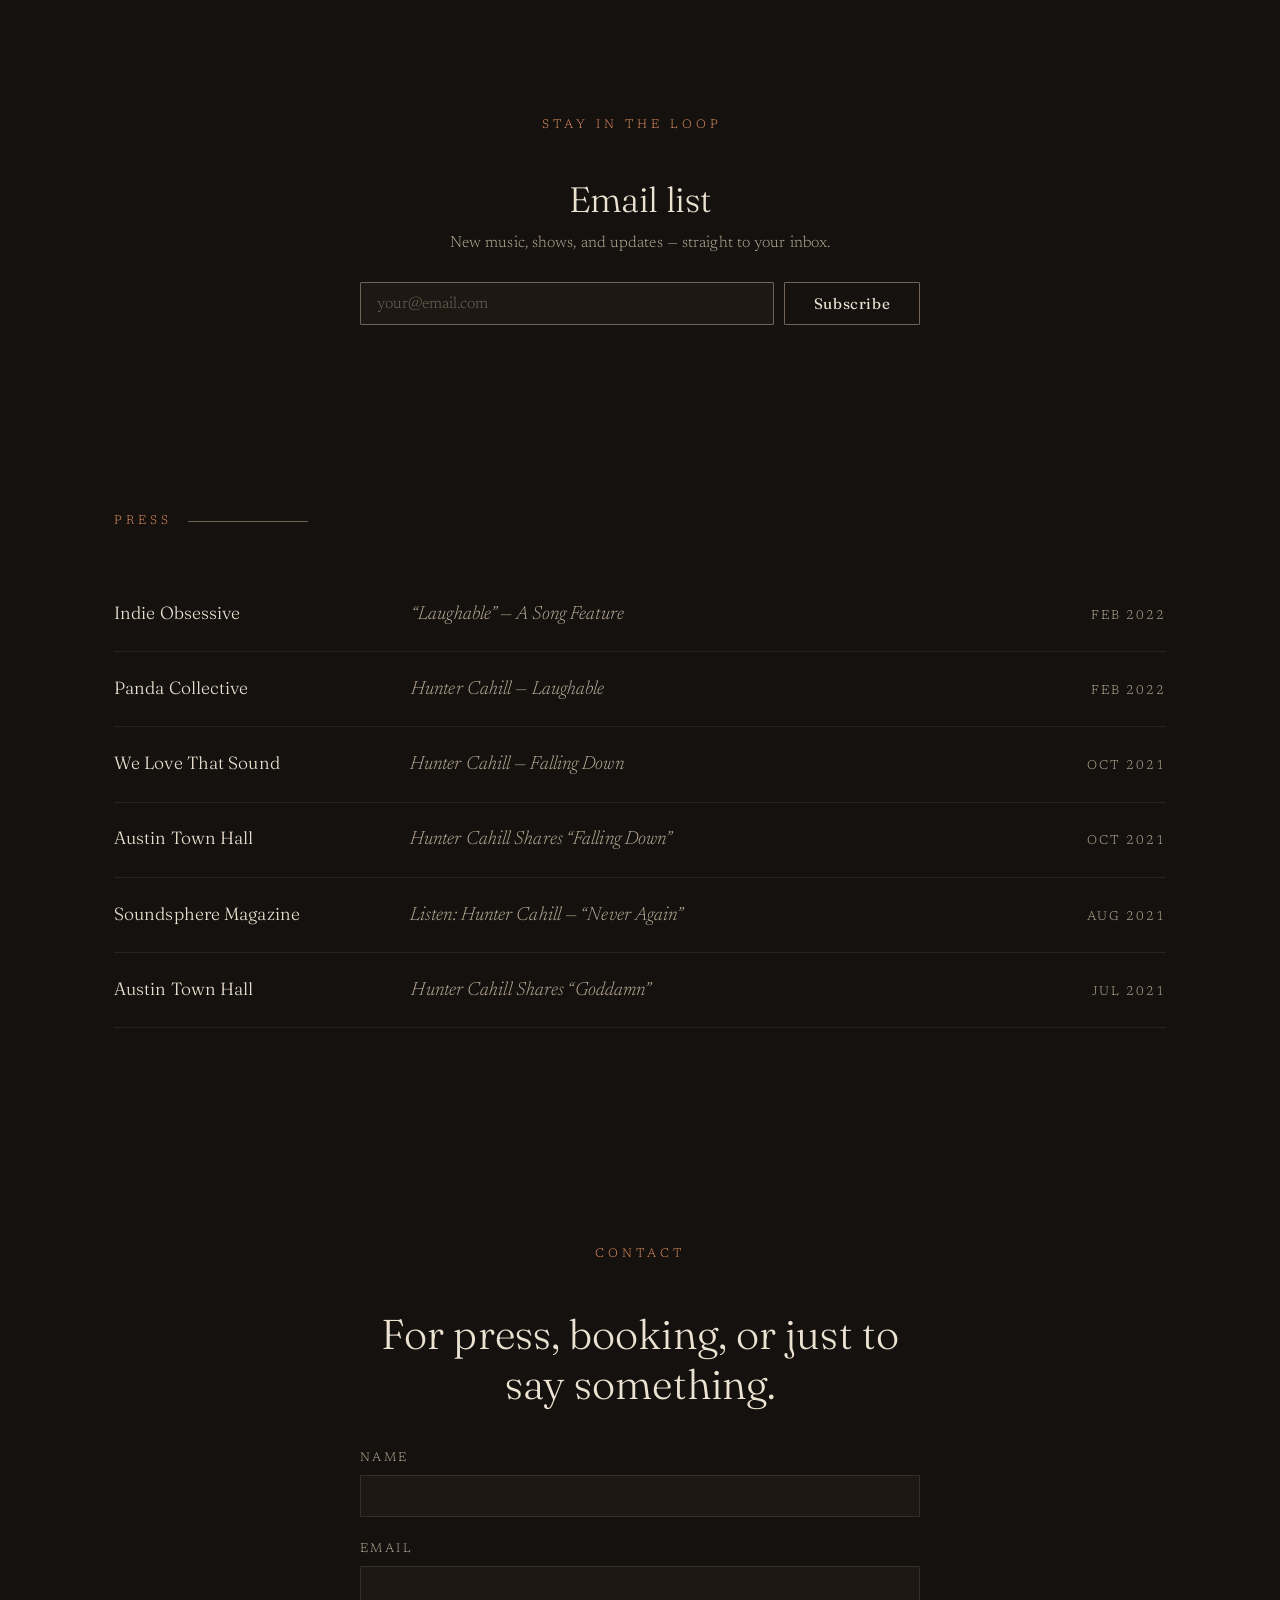
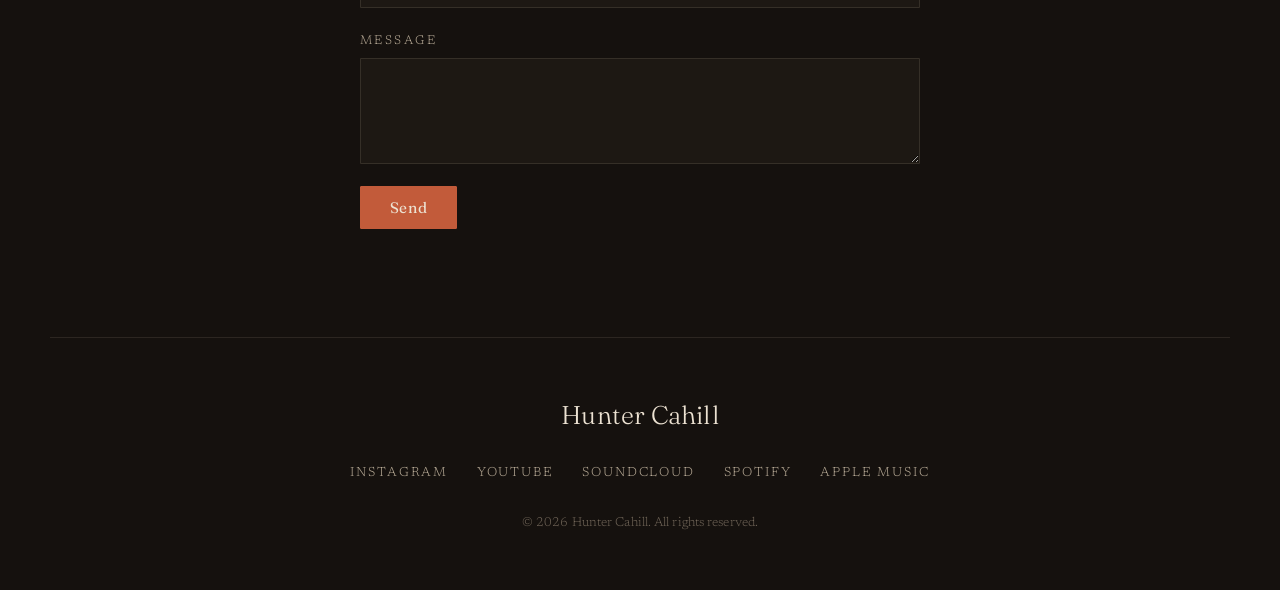
==== commit f69e312d: "Reorder EP tracklist to final sequence Matches the resequenced SoundCloud playlist: Goddamn, Falling" ====
--- a/index.html
+++ b/index.html
@@ -96,11 +96,11 @@
         <!-- Tracklist — edit this list to update the record -->
         <ol class="tracklist" id="tracklist">
           <li data-track-index="0"><span class="track__num">01</span><span class="track__name">Goddamn</span><button class="track__lyrics-btn" aria-label="Lyrics for Goddamn">Lyrics</button></li>
-          <li data-track-index="1"><span class="track__num">02</span><span class="track__name">Never Again</span><button class="track__lyrics-btn" aria-label="Lyrics for Never Again">Lyrics</button></li>
-          <li data-track-index="2"><span class="track__num">03</span><span class="track__name">Some Things You Don&rsquo;t Know About Me</span><button class="track__lyrics-btn" aria-label="Lyrics for Some Things You Don't Know About Me">Lyrics</button></li>
-          <li data-track-index="3"><span class="track__num">04</span><span class="track__name">Laughable</span><button class="track__lyrics-btn" aria-label="Lyrics for Laughable">Lyrics</button></li>
-          <li data-track-index="4"><span class="track__num">05</span><span class="track__name">Trapped In The Walls</span><button class="track__lyrics-btn" aria-label="Lyrics for Trapped In The Walls">Lyrics</button></li>
-          <li data-track-index="5"><span class="track__num">06</span><span class="track__name">Falling Down</span><button class="track__lyrics-btn" aria-label="Lyrics for Falling Down">Lyrics</button><a class="track__video-btn" href="/music/falling-down/">Video</a></li>
+          <li data-track-index="1"><span class="track__num">02</span><span class="track__name">Falling Down</span><button class="track__lyrics-btn" aria-label="Lyrics for Falling Down">Lyrics</button><a class="track__video-btn" href="/music/falling-down/">Video</a></li>
+          <li data-track-index="2"><span class="track__num">03</span><span class="track__name">Laughable</span><button class="track__lyrics-btn" aria-label="Lyrics for Laughable">Lyrics</button></li>
+          <li data-track-index="3"><span class="track__num">04</span><span class="track__name">Never Again</span><button class="track__lyrics-btn" aria-label="Lyrics for Never Again">Lyrics</button></li>
+          <li data-track-index="4"><span class="track__num">05</span><span class="track__name">Some Things You Don&rsquo;t Know About Me</span><button class="track__lyrics-btn" aria-label="Lyrics for Some Things You Don't Know About Me">Lyrics</button></li>
+          <li data-track-index="5"><span class="track__num">06</span><span class="track__name">Trapped In The Walls</span><button class="track__lyrics-btn" aria-label="Lyrics for Trapped In The Walls">Lyrics</button></li>
         </ol>
 
         <!-- Player -->
